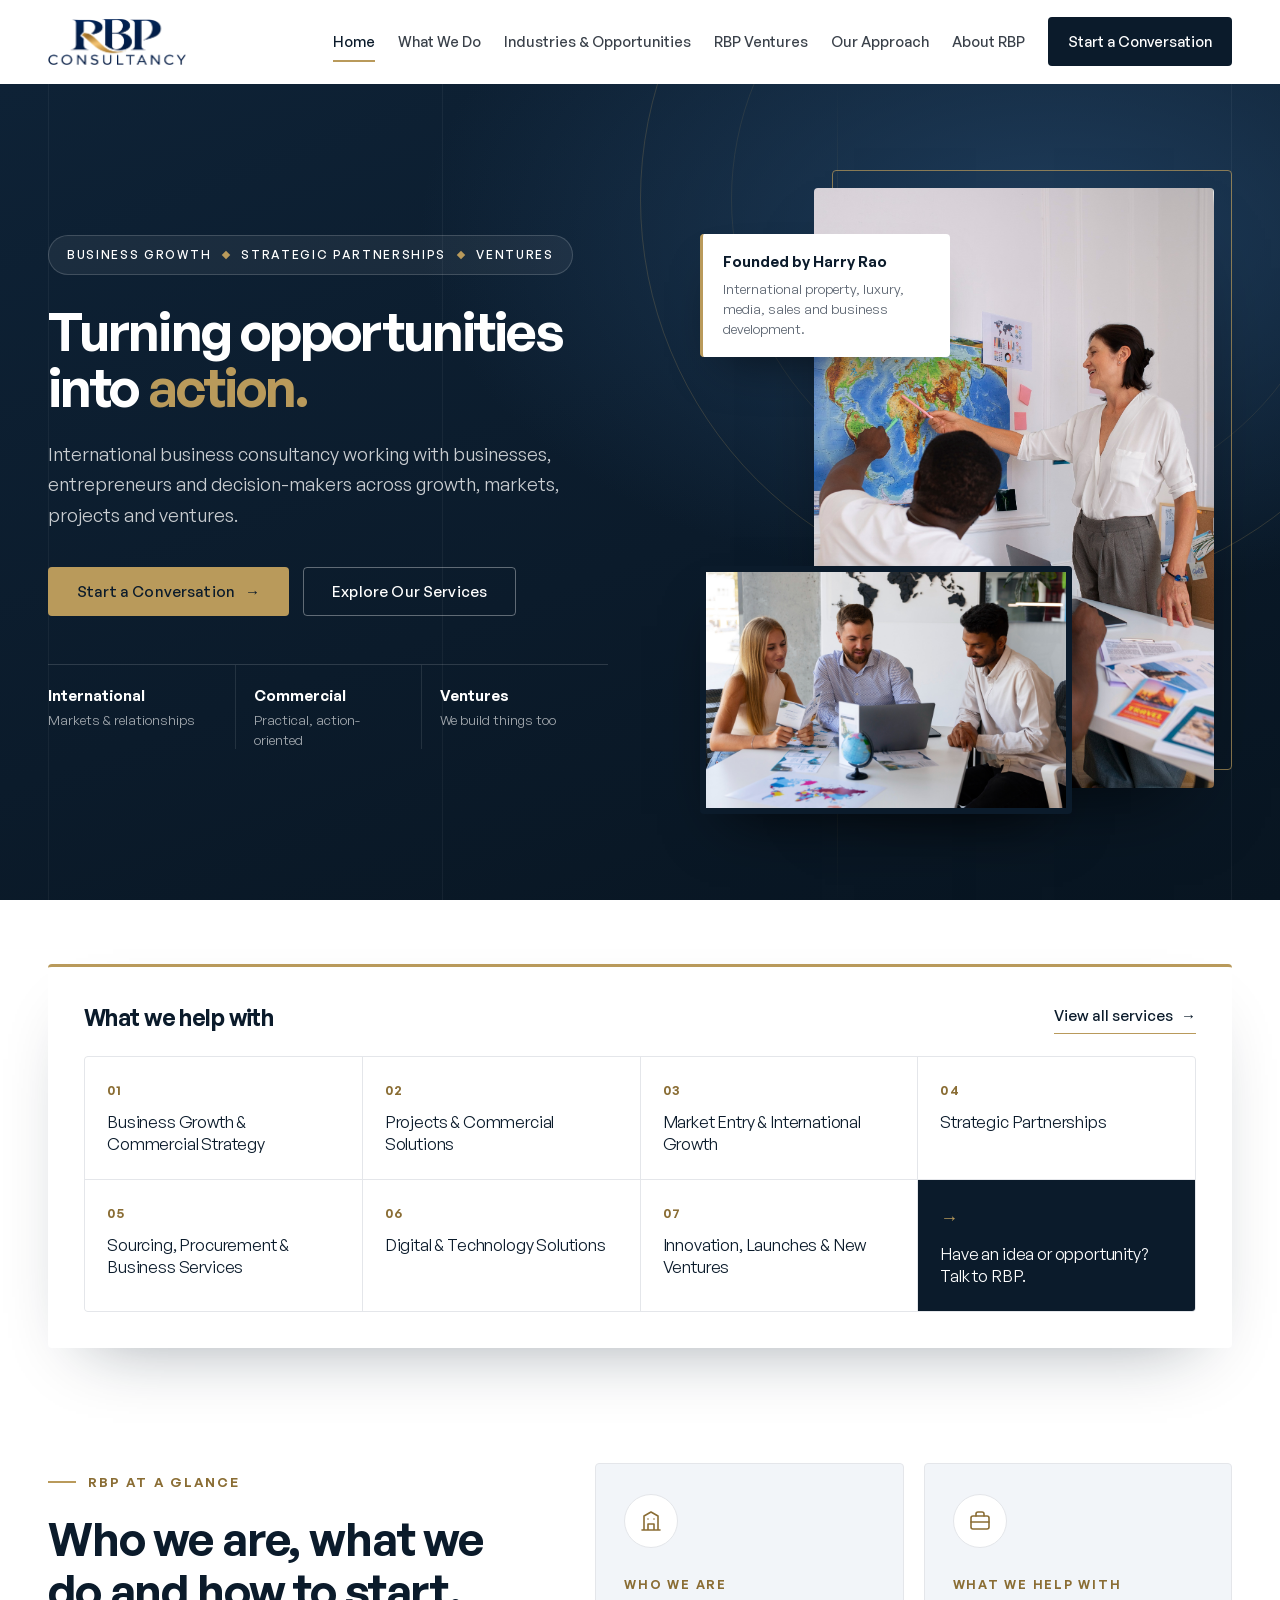
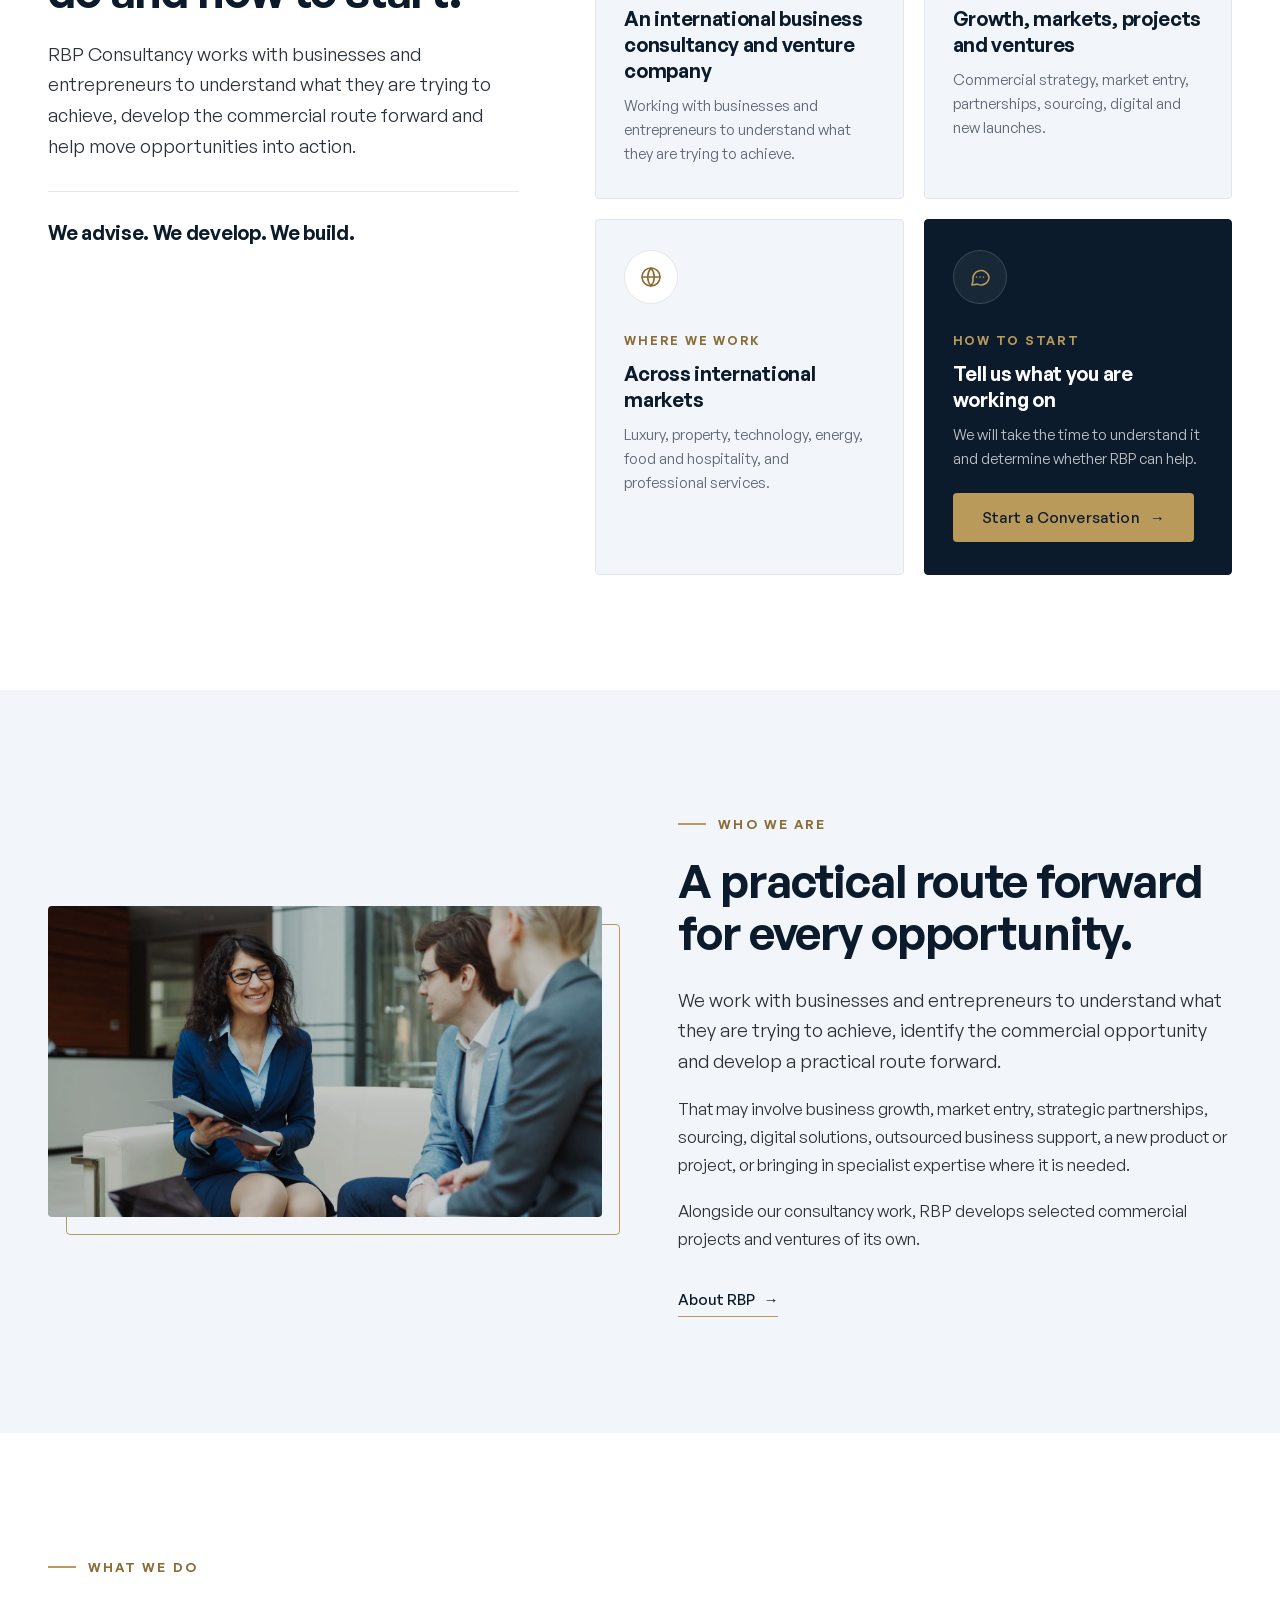
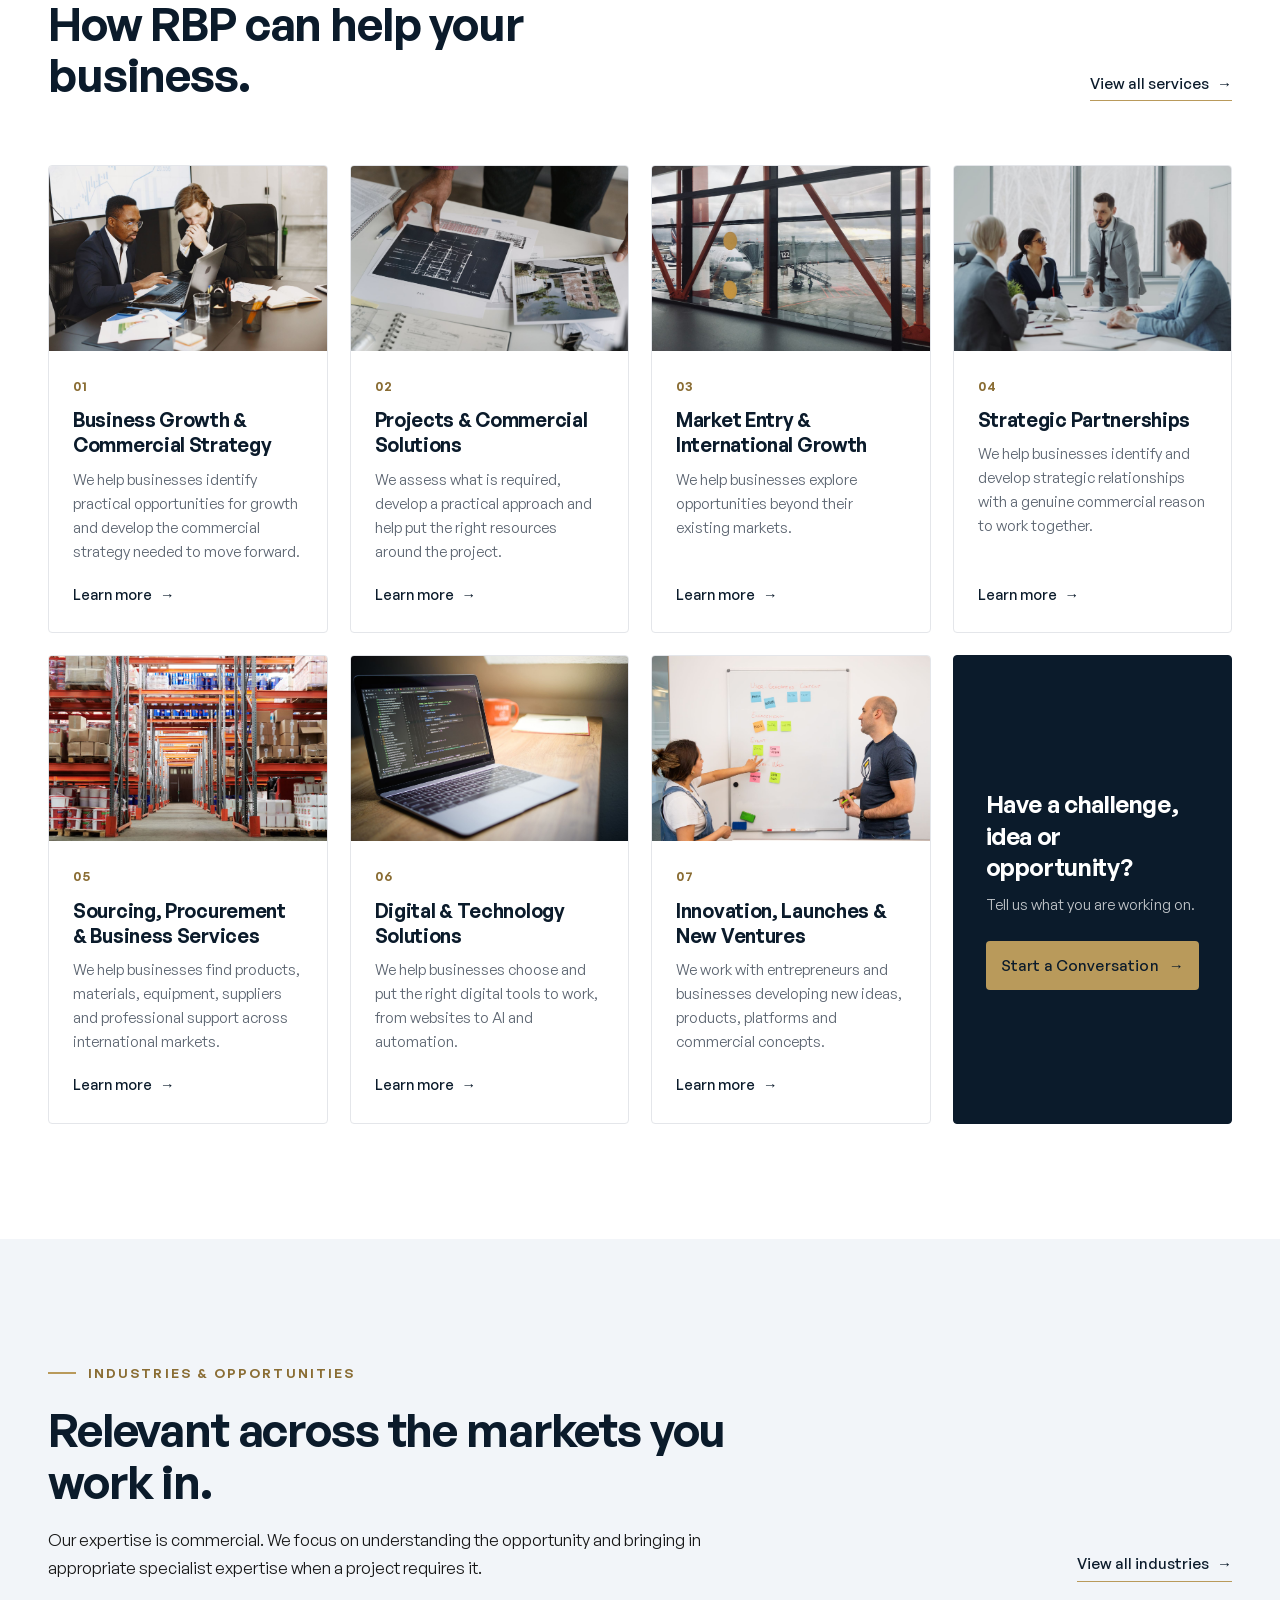
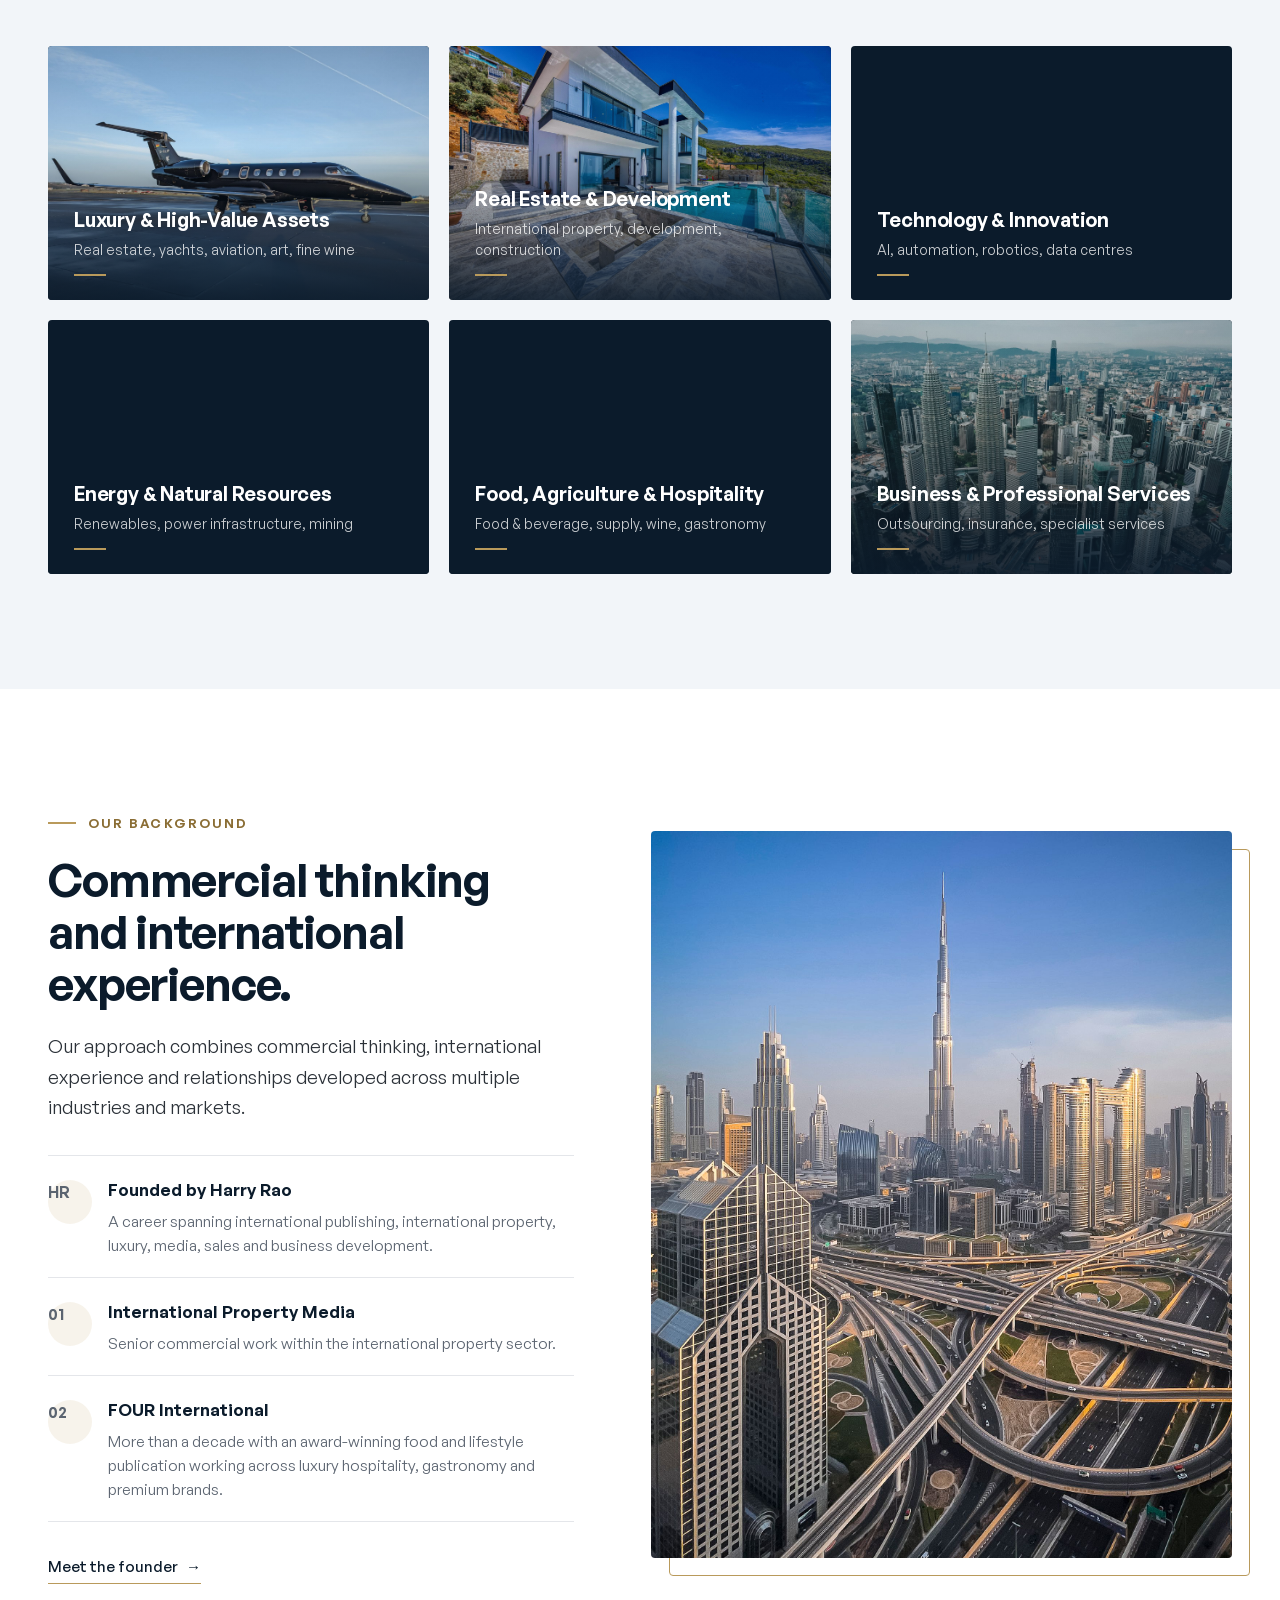
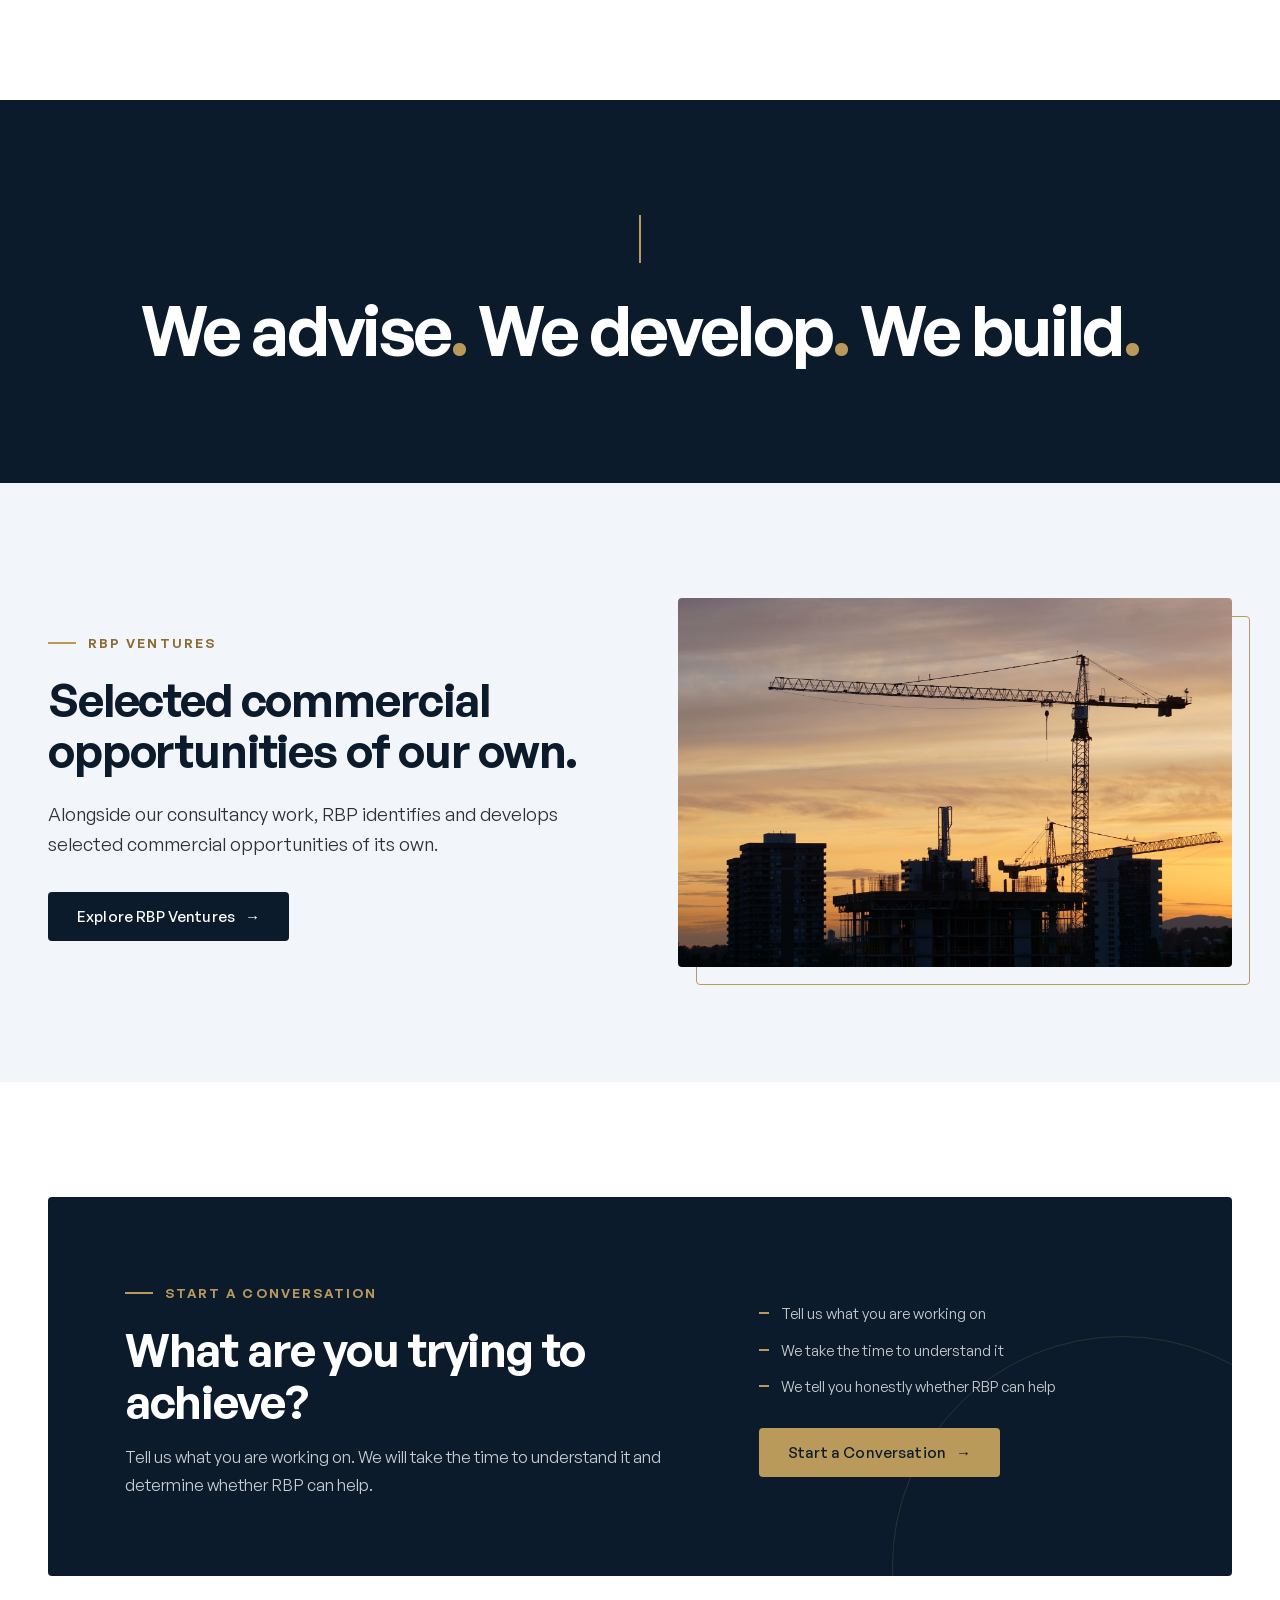
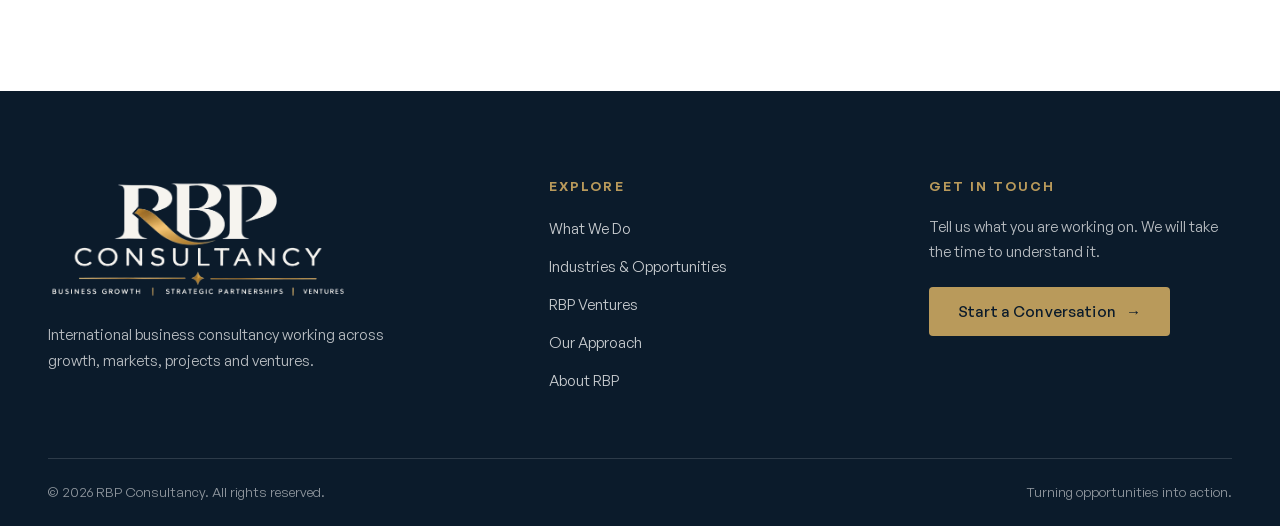
==== index.html @ 21ae72b8 "Add RBP Consultancy website Static seven-page site (Home, What We Do, Industries & Opportunities, RB" ====
<!DOCTYPE html>
<html lang="en">
<head>
  <meta charset="utf-8">
  <meta name="viewport" content="width=device-width, initial-scale=1">

  <!-- Basic SEO: page title and meta description -->
  <title>RBP Consultancy | Business Growth, Partnerships &amp; Ventures</title>
  <meta name="description" content="International business consultancy helping businesses and entrepreneurs with growth, markets, projects and ventures. Turning opportunities into action.">

  <link rel="icon" type="image/png" href="images/favicon.png">
  <link rel="preload" href="fonts/GeneralSans-600.woff2" as="font" type="font/woff2" crossorigin>
  <link rel="stylesheet" href="css/style.css">

  <!-- Reveal animations only apply when JavaScript is available -->
  <script>document.documentElement.classList.add("js");</script>
</head>
<body>
  <a class="skip-link" href="#main">Skip to main content</a>

  <!-- Site header and primary navigation -->
  <header class="site-header" id="siteHeader">
    <div class="container header__inner">
      <a class="brand" href="index.html" aria-label="RBP Consultancy - home">
        <img src="images/logo-color-header.png" alt="RBP Consultancy logo" width="1118" height="374">
      </a>
      <button class="nav-toggle" type="button" aria-expanded="false" aria-controls="primaryNav">
        <span class="sr-only">Open menu</span><span class="nav-toggle__bars" aria-hidden="true"></span>
      </button>
      <nav class="nav" id="primaryNav" aria-label="Primary">
        <ul>
          <li><a href="index.html" aria-current="page">Home</a></li>
          <li><a href="what-we-do.html">What We Do</a></li>
          <li><a href="industries.html">Industries &amp; Opportunities</a></li>
          <li><a href="ventures.html">RBP Ventures</a></li>
          <li><a href="our-approach.html">Our Approach</a></li>
          <li><a href="about.html">About RBP</a></li>
          <li><a href="contact.html" class="nav__cta">Start a Conversation</a></li>
        </ul>
      </nav>
    </div>
  </header>

  <main id="main">
    <!-- Hero banner: deep navy, brand message on the left, layered imagery on the right -->
    <section class="hero">
      <!-- Decorative background: vertical guide lines and a soft gold arc -->
      <div class="hero__lines" aria-hidden="true"><span></span><span></span><span></span><span></span></div>
      <div class="hero__arc" aria-hidden="true"></div>

      <div class="container hero__grid">
        <div class="hero__content">
          <span class="hero__tagline reveal">Business Growth <i aria-hidden="true"></i> Strategic Partnerships <i aria-hidden="true"></i> Ventures</span>
          <h1 class="reveal"><span class="line">Turning opportunities</span> <span class="line">into <span class="accent">action.</span></span></h1>
          <p class="lead hero__text reveal" data-delay="1">International business consultancy working with businesses, entrepreneurs and decision-makers across growth, markets, projects and ventures.</p>
          <div class="hero__actions reveal" data-delay="2">
            <a class="btn btn--gold" href="contact.html">Start a Conversation <span class="btn__arrow" aria-hidden="true">&rarr;</span></a>
            <a class="btn btn--ghost-light" href="what-we-do.html">Explore Our Services</a>
          </div>
          <ul class="hero__facts reveal" data-delay="2">
            <li><strong>International</strong><span>Markets &amp; relationships</span></li>
            <li><strong>Commercial</strong><span>Practical, action-oriented</span></li>
            <li><strong>Ventures</strong><span>We build things too</span></li>
          </ul>
        </div>

        <div class="hero__visual reveal" data-delay="1">
          <div class="hero__img-main">
            <img src="images/2150801477.jpg" alt="Consultants planning international market opportunities on a world map" width="1333" height="2000" fetchpriority="high" decoding="async">
          </div>
          <div class="hero__img-inset">
            <img src="images/2150769935.jpg" alt="Business team reviewing international growth plans around a globe and laptop" width="2000" height="1334" fetchpriority="high" decoding="async">
          </div>
          <div class="hero__badge">
            <strong>Founded by Harry Rao</strong>
            <span>International property, luxury, media, sales and business development.</span>
          </div>
        </div>
      </div>
    </section>

    <!-- Services panel overlapping the banner: shows what RBP does at a glance -->
    <section class="hero-services" aria-labelledby="heroServicesTitle">
      <div class="container">
        <div class="hero-services__card reveal">
          <div class="hero-services__head">
            <h2 id="heroServicesTitle">What we help with</h2>
            <a class="link-arrow" href="what-we-do.html">View all services <span aria-hidden="true">&rarr;</span></a>
          </div>
          <ul class="hero-services__grid">
            <li><a class="hero-services__item" href="what-we-do.html#growth"><span class="hero-services__num">01</span><span class="hero-services__name">Business Growth &amp; Commercial Strategy</span></a></li>
            <li><a class="hero-services__item" href="what-we-do.html#projects"><span class="hero-services__num">02</span><span class="hero-services__name">Projects &amp; Commercial Solutions</span></a></li>
            <li><a class="hero-services__item" href="what-we-do.html#market-entry"><span class="hero-services__num">03</span><span class="hero-services__name">Market Entry &amp; International Growth</span></a></li>
            <li><a class="hero-services__item" href="what-we-do.html#partnerships"><span class="hero-services__num">04</span><span class="hero-services__name">Strategic Partnerships</span></a></li>
            <li><a class="hero-services__item" href="what-we-do.html#sourcing"><span class="hero-services__num">05</span><span class="hero-services__name">Sourcing, Procurement &amp; Business Services</span></a></li>
            <li><a class="hero-services__item" href="what-we-do.html#digital"><span class="hero-services__num">06</span><span class="hero-services__name">Digital &amp; Technology Solutions</span></a></li>
            <li><a class="hero-services__item" href="what-we-do.html#innovation"><span class="hero-services__num">07</span><span class="hero-services__name">Innovation, Launches &amp; New Ventures</span></a></li>
            <li><a class="hero-services__item hero-services__item--cta" href="contact.html"><span class="hero-services__num">&rarr;</span><span class="hero-services__name">Have an idea or opportunity? Talk to RBP.</span></a></li>
          </ul>
        </div>
      </div>
    </section>

    <!-- RBP at a glance: the 30-second answers (who, what, where, how) -->
    <section class="section glance">
      <div class="container glance__grid">
        <div class="glance__intro reveal">
          <span class="eyebrow">RBP at a glance</span>
          <h2>Who we are, what we do and how to start.</h2>
          <p class="lead">RBP Consultancy works with businesses and entrepreneurs to understand what they are trying to achieve, develop the commercial route forward and help move opportunities into action.</p>
          <p class="glance__statement">We advise. We develop. We build.</p>
        </div>
        <div class="glance__cards">
          <article class="glance-card reveal"><span class="glance-card__icon"><svg viewBox="0 0 24 24" aria-hidden="true"><path d="M3 21h18M5 21V7l7-4 7 4v14M9 21v-6h6v6M9 10h.01M15 10h.01"/></svg></span><span class="glance-card__q">Who we are</span><h3>An international business consultancy and venture company</h3><p>Working with businesses and entrepreneurs to understand what they are trying to achieve.</p></article>
          <article class="glance-card reveal" data-delay="1"><span class="glance-card__icon"><svg viewBox="0 0 24 24" aria-hidden="true"><rect x="3" y="7" width="18" height="13" rx="2"/><path d="M8 7V5a2 2 0 0 1 2-2h4a2 2 0 0 1 2 2v2M3 13h18"/></svg></span><span class="glance-card__q">What we help with</span><h3>Growth, markets, projects and ventures</h3><p>Commercial strategy, market entry, partnerships, sourcing, digital and new launches.</p></article>
          <article class="glance-card reveal"><span class="glance-card__icon"><svg viewBox="0 0 24 24" aria-hidden="true"><circle cx="12" cy="12" r="9"/><path d="M3 12h18M12 3a14 14 0 0 1 0 18M12 3a14 14 0 0 0 0 18"/></svg></span><span class="glance-card__q">Where we work</span><h3>Across international markets</h3><p>Luxury, property, technology, energy, food and hospitality, and professional services.</p></article>
          <article class="glance-card glance-card--navy reveal" data-delay="1"><span class="glance-card__icon"><svg viewBox="0 0 24 24" aria-hidden="true"><path d="M21 12a8 8 0 0 1-11.6 7.1L4 20l1-4.6A8 8 0 1 1 21 12z"/><path d="M8.5 12h.01M12 12h.01M15.5 12h.01"/></svg></span><span class="glance-card__q">How to start</span><h3>Tell us what you are working on</h3><p>We will take the time to understand it and determine whether RBP can help.</p><a class="btn btn--gold" href="contact.html">Start a Conversation <span class="btn__arrow" aria-hidden="true">&rarr;</span></a></article>
        </div>
      </div>
    </section>

    <!-- Introduction -->
    <section class="section section--soft">
      <div class="container split">
        <div class="media media--frame reveal">
          <img src="images/about-meeting-lounge.jpg" alt="Business owners in conversation in a modern office lounge" width="1600" height="900" loading="lazy" decoding="async">
        </div>
        <div class="reveal" data-delay="1">
          <span class="eyebrow">Who we are</span>
          <h2>A practical route forward for every opportunity.</h2>
          <div class="prose" style="margin-top:26px">
            <p class="lead">We work with businesses and entrepreneurs to understand what they are trying to achieve, identify the commercial opportunity and develop a practical route forward.</p>
            <p>That may involve business growth, market entry, strategic partnerships, sourcing, digital solutions, outsourced business support, a new product or project, or bringing in specialist expertise where it is needed.</p>
            <p>Alongside our consultancy work, RBP develops selected commercial projects and ventures of its own.</p>
          </div>
          <p style="margin-top:32px"><a class="link-arrow" href="about.html">About RBP <span aria-hidden="true">&rarr;</span></a></p>
        </div>
      </div>
    </section>

    <!-- What we do -->
    <section class="section">
      <div class="container">
        <div class="section__head section__head--row reveal">
          <div>
            <span class="eyebrow">What We Do</span>
            <h2>How RBP can help your business.</h2>
          </div>
          <a class="link-arrow" href="what-we-do.html">View all services <span aria-hidden="true">&rarr;</span></a>
        </div>
        <div class="cards">
          <a class="card reveal" href="what-we-do.html#growth">
            <div class="card__img"><img src="images/service-growth-strategy.jpg" alt="Two executives reviewing commercial strategy documents and charts at a meeting table" width="1600" height="1067" loading="lazy" decoding="async"></div>
            <div class="card__body">
              <span class="card__num">01</span>
              <h3>Business Growth &amp; Commercial Strategy</h3>
              <p>We help businesses identify practical opportunities for growth and develop the commercial strategy needed to move forward.</p>
              <span class="card__more">Learn more <span aria-hidden="true">&rarr;</span></span>
            </div>
          </a>
          <a class="card reveal" href="what-we-do.html#projects">
            <div class="card__img"><img src="images/service-projects-blueprints.jpg" alt="Professionals reviewing architectural project plans and site photographs" width="1600" height="1067" loading="lazy" decoding="async"></div>
            <div class="card__body">
              <span class="card__num">02</span>
              <h3>Projects &amp; Commercial Solutions</h3>
              <p>We assess what is required, develop a practical approach and help put the right resources around the project.</p>
              <span class="card__more">Learn more <span aria-hidden="true">&rarr;</span></span>
            </div>
          </a>
          <a class="card reveal" href="what-we-do.html#market-entry">
            <div class="card__img"><img src="images/service-market-entry-airport.jpg" alt="Aircraft at an international airport gate seen through terminal windows" width="1600" height="1158" loading="lazy" decoding="async"></div>
            <div class="card__body">
              <span class="card__num">03</span>
              <h3>Market Entry &amp; International Growth</h3>
              <p>We help businesses explore opportunities beyond their existing markets.</p>
              <span class="card__more">Learn more <span aria-hidden="true">&rarr;</span></span>
            </div>
          </a>
          <a class="card reveal" href="what-we-do.html#partnerships">
            <div class="card__img"><img src="images/service-partnerships-meeting.jpg" alt="Senior business professionals in discussion around a boardroom table" width="1600" height="900" loading="lazy" decoding="async"></div>
            <div class="card__body">
              <span class="card__num">04</span>
              <h3>Strategic Partnerships</h3>
              <p>We help businesses identify and develop strategic relationships with a genuine commercial reason to work together.</p>
              <span class="card__more">Learn more <span aria-hidden="true">&rarr;</span></span>
            </div>
          </a>
          <a class="card reveal" href="what-we-do.html#sourcing">
            <div class="card__img"><img src="images/service-sourcing-warehouse.jpg" alt="Long warehouse aisle with high shelves of stocked goods" width="1600" height="1067" loading="lazy" decoding="async"></div>
            <div class="card__body">
              <span class="card__num">05</span>
              <h3>Sourcing, Procurement &amp; Business Services</h3>
              <p>We help businesses find products, materials, equipment, suppliers and professional support across international markets.</p>
              <span class="card__more">Learn more <span aria-hidden="true">&rarr;</span></span>
            </div>
          </a>
          <a class="card reveal" href="what-we-do.html#digital">
            <div class="card__img"><img src="images/service-digital-laptop.jpg" alt="Laptop on a desk showing website code in a modern workspace" width="1600" height="1065" loading="lazy" decoding="async"></div>
            <div class="card__body">
              <span class="card__num">06</span>
              <h3>Digital &amp; Technology Solutions</h3>
              <p>We help businesses choose and put the right digital tools to work, from websites to AI and automation.</p>
              <span class="card__more">Learn more <span aria-hidden="true">&rarr;</span></span>
            </div>
          </a>
          <a class="card reveal" href="what-we-do.html#innovation">
            <div class="card__img"><img src="images/service-innovation-whiteboard.jpg" alt="Two colleagues planning a new product launch on a whiteboard" width="1600" height="1067" loading="lazy" decoding="async"></div>
            <div class="card__body">
              <span class="card__num">07</span>
              <h3>Innovation, Launches &amp; New Ventures</h3>
              <p>We work with entrepreneurs and businesses developing new ideas, products, platforms and commercial concepts.</p>
              <span class="card__more">Learn more <span aria-hidden="true">&rarr;</span></span>
            </div>
          </a>
          <div class="card card--cta reveal">
            <h3>Have a challenge, idea or opportunity?</h3>
            <p>Tell us what you are working on.</p>
            <a class="btn btn--gold" href="contact.html">Start a Conversation <span class="btn__arrow" aria-hidden="true">&rarr;</span></a>
          </div>
        </div>
      </div>
    </section>

    <!-- Why RBP is relevant: industries -->
    <section class="section section--soft">
      <div class="container">
        <div class="section__head section__head--row reveal">
          <div>
            <span class="eyebrow">Industries &amp; Opportunities</span>
            <h2>Relevant across the markets you work in.</h2>
            <p>Our expertise is commercial. We focus on understanding the opportunity and bringing in appropriate specialist expertise when a project requires it.</p>
          </div>
          <a class="link-arrow" href="industries.html">View all industries <span aria-hidden="true">&rarr;</span></a>
        </div>
        <div class="tiles">
          <a class="tile reveal" href="industries.html">
            <img src="images/private-jet.jpg" alt="Private jet on an airport apron" width="1800" height="1147" loading="lazy" decoding="async">
            <span class="tile__body"><span class="tile__title">Luxury &amp; High-Value Assets</span><span class="tile__meta">Real estate, yachts, aviation, art, fine wine</span><span class="tile__line"></span></span>
          </a>
          <a class="tile reveal" href="industries.html">
            <img src="images/villa-infinity-pool.jpg" alt="Modern luxury villa with an infinity pool overlooking the coast" width="1800" height="1201" loading="lazy" decoding="async">
            <span class="tile__body"><span class="tile__title">Real Estate &amp; Development</span><span class="tile__meta">International property, development, construction</span><span class="tile__line"></span></span>
          </a>
          <a class="tile reveal" href="industries.html">
            <img src="images/network-rack.jpg" alt="Illuminated data centre server racks" width="1800" height="1202" loading="lazy" decoding="async">
            <span class="tile__body"><span class="tile__title">Technology &amp; Innovation</span><span class="tile__meta">AI, automation, robotics, data centres</span><span class="tile__line"></span></span>
          </a>
          <a class="tile reveal" href="industries.html">
            <img src="images/wind-solar-energy.jpg" alt="Wind turbines above a large solar farm" width="1800" height="1199" loading="lazy" decoding="async">
            <span class="tile__body"><span class="tile__title">Energy &amp; Natural Resources</span><span class="tile__meta">Renewables, power infrastructure, mining</span><span class="tile__line"></span></span>
          </a>
          <a class="tile reveal" href="industries.html">
            <img src="images/wine-cellar.jpg" alt="Rows of oak wine barrels in a winery cellar" width="1800" height="1200" loading="lazy" decoding="async">
            <span class="tile__body"><span class="tile__title">Food, Agriculture &amp; Hospitality</span><span class="tile__meta">Food &amp; beverage, supply, wine, gastronomy</span><span class="tile__line"></span></span>
          </a>
          <a class="tile reveal" href="industries.html">
            <img src="images/city-towers-aerial.jpg" alt="Aerial view of a modern financial district" width="1800" height="1200" loading="lazy" decoding="async">
            <span class="tile__body"><span class="tile__title">Business &amp; Professional Services</span><span class="tile__meta">Outsourcing, insurance, specialist services</span><span class="tile__line"></span></span>
          </a>
        </div>
      </div>
    </section>

    <!-- Credibility -->
    <section class="section">
      <div class="container cred">
        <div class="reveal">
          <span class="eyebrow">Our background</span>
          <h2>Commercial thinking and international experience.</h2>
          <p class="lead" style="margin-top:22px">Our approach combines commercial thinking, international experience and relationships developed across multiple industries and markets.</p>
          <ul class="cred__list">
            <li><span class="cred__icon" aria-hidden="true">HR</span><div><strong>Founded by Harry Rao</strong><span>A career spanning international publishing, international property, luxury, media, sales and business development.</span></div></li>
            <li><span class="cred__icon" aria-hidden="true">01</span><div><strong>International Property Media</strong><span>Senior commercial work within the international property sector.</span></div></li>
            <li><span class="cred__icon" aria-hidden="true">02</span><div><strong>FOUR International</strong><span>More than a decade with an award-winning food and lifestyle publication working across luxury hospitality, gastronomy and premium brands.</span></div></li>
          </ul>
          <p style="margin-top:30px"><a class="link-arrow" href="about.html">Meet the founder <span aria-hidden="true">&rarr;</span></a></p>
        </div>
        <div class="media media--tall media--frame reveal" data-delay="1">
          <img src="images/dubai-aerial.jpg" alt="Aerial view of a major international business city skyline" width="1600" height="2000" style="object-position:50% 30%" loading="lazy" decoding="async">
        </div>
      </div>
    </section>

    <!-- Statement -->
    <section class="section section--navy statement">
      <div class="container reveal">
        <div class="statement__rule" aria-hidden="true"></div>
        <p class="statement__line">We advise<span>.</span> We develop<span>.</span> We build<span>.</span></p>
      </div>
    </section>

    <!-- RBP Ventures -->
    <section class="section section--soft">
      <div class="container split">
        <div class="reveal">
          <span class="eyebrow">RBP Ventures</span>
          <h2>Selected commercial opportunities of our own.</h2>
          <p class="lead" style="margin-top:22px">Alongside our consultancy work, RBP identifies and develops selected commercial opportunities of its own.</p>
          <p style="margin-top:32px"><a class="btn btn--primary" href="ventures.html">Explore RBP Ventures <span class="btn__arrow" aria-hidden="true">&rarr;</span></a></p>
        </div>
        <div class="media media--frame reveal" data-delay="1">
          <img src="images/crane-sunset.jpg" alt="Tower cranes over a new development at sunset" width="1800" height="1200" loading="lazy" decoding="async">
        </div>
      </div>
    </section>

    <!-- Call to action -->
    <section class="section">
      <div class="container">
        <div class="cta-band reveal">
          <div>
            <span class="eyebrow">Start a Conversation</span>
            <h2>What are you trying to achieve?</h2>
            <p>Tell us what you are working on. We will take the time to understand it and determine whether RBP can help.</p>
          </div>
          <div class="cta-band__actions">
            <ul class="cta-band__steps">
              <li>Tell us what you are working on</li>
              <li>We take the time to understand it</li>
              <li>We tell you honestly whether RBP can help</li>
            </ul>
            <a class="btn btn--gold" href="contact.html">Start a Conversation <span class="btn__arrow" aria-hidden="true">&rarr;</span></a>
          </div>
        </div>
      </div>
    </section>

  </main>

  <!-- Site footer -->
  <footer class="site-footer">
    <div class="container">
      <div class="footer__grid">
        <div>
          <a class="footer__logo" href="index.html" aria-label="RBP Consultancy - home">
            <img src="images/logo-light.png" alt="RBP Consultancy - Business Growth, Strategic Partnerships, Ventures" width="1352" height="545" loading="lazy">
          </a>
          <p class="footer__about">International business consultancy working across growth, markets, projects and ventures.</p>
        </div>
        <div>
          <h2 class="footer__title">Explore</h2>
          <ul class="footer__links">
            <li><a href="what-we-do.html">What We Do</a></li>
            <li><a href="industries.html">Industries &amp; Opportunities</a></li>
            <li><a href="ventures.html">RBP Ventures</a></li>
            <li><a href="our-approach.html">Our Approach</a></li>
            <li><a href="about.html">About RBP</a></li>
          </ul>
        </div>
        <div>
          <h2 class="footer__title">Get in touch</h2>
          <p class="footer__about" style="margin-top:0">Tell us what you are working on. We will take the time to understand it.</p>
          <a class="btn btn--gold" href="contact.html" style="margin-top:22px">Start a Conversation <span class="btn__arrow" aria-hidden="true">&rarr;</span></a>
        </div>
      </div>
      <div class="footer__bar">
        <span>&copy; <span id="year">2026</span> RBP Consultancy. All rights reserved.</span>
        <span>Turning opportunities into action.</span>
      </div>
    </div>
  </footer>

  <script src="js/main.js"></script>
</body>
</html>
---- css/style.css ----
/* ==========================================================================
   RBP Consultancy — main stylesheet (light theme)
   Brand colours:
     Deep navy  #0B1B2B  -> headings, primary buttons, footer
     Muted gold #B99A5B  -> used sparingly: lines, accents, highlights
     Charcoal   #171717  -> body copy
     White      #FFFFFF  -> main background
   Font: General Sans (self-hosted in /fonts)
   ========================================================================== */

/* ---------- Font ---------- */
@font-face { font-family: "General Sans"; src: url("../fonts/GeneralSans-400.woff2") format("woff2"); font-weight: 400; font-style: normal; font-display: swap; }
@font-face { font-family: "General Sans"; src: url("../fonts/GeneralSans-500.woff2") format("woff2"); font-weight: 500; font-style: normal; font-display: swap; }
@font-face { font-family: "General Sans"; src: url("../fonts/GeneralSans-600.woff2") format("woff2"); font-weight: 600; font-style: normal; font-display: swap; }
@font-face { font-family: "General Sans"; src: url("../fonts/GeneralSans-700.woff2") format("woff2"); font-weight: 700; font-style: normal; font-display: swap; }

/* ---------- Design tokens ---------- */
:root {
  --navy: #0B1B2B;
  --navy-2: #13283D;
  --gold: #B99A5B;
  --gold-text: #8A6D34;        /* darker gold for small text on white (readable contrast) */
  --gold-soft: rgba(185, 154, 91, 0.12);
  --charcoal: #171717;
  --white: #FFFFFF;
  --soft: #F2F5F9;             /* light cool tint (from the navy) for alternating sections */
  --muted: #5B6470;
  --line: #E4E6EA;
  --line-dark: rgba(255, 255, 255, 0.14);

  --font: "General Sans", "Helvetica Neue", Arial, sans-serif;
  --container: 1240px;
  --gutter: clamp(20px, 5vw, 48px);
  --header-h: 84px;
  --radius: 4px;
  --shadow: 0 24px 60px -30px rgba(11, 27, 43, 0.28);
  --ease: cubic-bezier(0.22, 0.61, 0.36, 1);
}

/* ---------- Reset / base ---------- */
*, *::before, *::after { box-sizing: border-box; }
html { scroll-behavior: smooth; -webkit-text-size-adjust: 100%; }
body {
  margin: 0; font-family: var(--font); font-size: 16.5px; line-height: 1.7; font-weight: 400;
  color: var(--charcoal); background: var(--white);
  -webkit-font-smoothing: antialiased; text-rendering: optimizeLegibility;
}
img { display: block; max-width: 100%; height: auto; }
a { color: inherit; text-decoration: none; }
ul, ol { margin: 0; padding: 0; list-style: none; }
h1, h2, h3, h4, p { margin: 0; }
:focus-visible { outline: 2px solid var(--gold); outline-offset: 3px; }

.sr-only { position: absolute; width: 1px; height: 1px; padding: 0; margin: -1px; overflow: hidden; clip: rect(0, 0, 0, 0); white-space: nowrap; border: 0; }
.skip-link { position: absolute; left: 16px; top: -60px; z-index: 300; background: var(--navy); color: #fff; padding: 10px 18px; font-size: 14px; font-weight: 500; transition: top 0.2s var(--ease); }
.skip-link:focus { top: 16px; }

.container { width: 100%; max-width: calc(var(--container) + var(--gutter) * 2); margin-inline: auto; padding-inline: var(--gutter); }

/* ---------- Typography ---------- */
h1, h2, h3, h4 { font-weight: 600; color: var(--navy); letter-spacing: -0.025em; }
h1 { font-size: clamp(40px, 5.6vw, 76px); line-height: 1.04; letter-spacing: -0.035em; }
h2 { font-size: clamp(30px, 3.6vw, 48px); line-height: 1.12; }
h3 { font-size: clamp(20px, 1.7vw, 24px); line-height: 1.3; letter-spacing: -0.015em; }
.accent { color: var(--gold); }
.lead { font-size: clamp(17px, 1.45vw, 19.5px); line-height: 1.65; color: #2B3138; }
.muted { color: var(--muted); }

.eyebrow {
  display: inline-flex; align-items: center; gap: 12px; margin-bottom: 20px;
  font-size: 13px; font-weight: 600; letter-spacing: 0.16em; text-transform: uppercase; color: var(--gold-text);
}
.eyebrow::before { content: ""; width: 28px; height: 2px; background: var(--gold); }

.prose p + p { margin-top: 1.1em; }
.prose p { color: #2B3138; }

/* ---------- Sections ---------- */
.section { padding-block: clamp(72px, 9vw, 128px); }
.section--soft { background: var(--soft); }
.section--navy { background: var(--navy); color: #fff; }
.section--navy h2, .section--navy h3 { color: #fff; }
.section--navy p { color: rgba(255, 255, 255, 0.78); }
.section--navy .eyebrow { color: var(--gold); }
.section__head { max-width: 720px; margin-bottom: clamp(40px, 5vw, 64px); }
.section__head p { margin-top: 18px; }
.section__head--row { max-width: none; display: flex; justify-content: space-between; align-items: flex-end; gap: 32px; flex-wrap: wrap; }
.section__head--row > div { max-width: 680px; }

/* ---------- Buttons ---------- */
.btn {
  display: inline-flex; align-items: center; justify-content: center; gap: 10px;
  padding: 16px 28px; border: 1.5px solid transparent; border-radius: var(--radius);
  font-family: var(--font); font-size: 15px; font-weight: 500; letter-spacing: 0.01em; line-height: 1; white-space: nowrap;
  cursor: pointer; transition: background 0.25s var(--ease), color 0.25s var(--ease), border-color 0.25s var(--ease);
}
.btn--primary { background: var(--navy); color: #fff; }
.btn--primary:hover { background: var(--navy-2); }
.btn--gold { background: var(--gold); color: var(--navy); }
.btn--gold:hover { background: #C6A96E; }
.btn--ghost { background: transparent; color: var(--navy); border-color: rgba(11, 27, 43, 0.25); }
.btn--ghost:hover { border-color: var(--navy); }
.btn__arrow { transition: transform 0.25s var(--ease); }
.btn:hover .btn__arrow { transform: translateX(4px); }

.link-arrow { display: inline-flex; align-items: center; gap: 8px; font-size: 15px; font-weight: 500; color: var(--navy); border-bottom: 1.5px solid var(--gold); padding-bottom: 4px; }
.link-arrow:hover { color: var(--gold-text); }
.section--navy .link-arrow { color: #fff; }

/* ---------- Header ---------- */
.site-header {
  position: sticky; top: 0; z-index: 200; height: var(--header-h); background: rgba(255, 255, 255, 0.96);
  -webkit-backdrop-filter: blur(10px); backdrop-filter: blur(10px);
  border-bottom: 1px solid transparent; transition: border-color 0.3s var(--ease), box-shadow 0.3s var(--ease);
}
.site-header.is-scrolled { border-bottom-color: var(--line); box-shadow: 0 8px 24px -18px rgba(11, 27, 43, 0.25); }
.header__inner { height: 100%; display: flex; align-items: center; justify-content: space-between; gap: 28px; }
.brand { flex: none; position: relative; z-index: 260; }
.brand img { height: 46px; width: auto; }

.nav ul { display: flex; align-items: center; gap: clamp(14px, 1.8vw, 28px); }
.nav a { position: relative; display: block; padding: 8px 0; font-size: 14.5px; font-weight: 500; color: #3A414A; white-space: nowrap; transition: color 0.2s; }
.nav a::after { content: ""; position: absolute; left: 0; right: 0; bottom: 0; height: 2px; background: var(--gold); transform: scaleX(0); transform-origin: left; transition: transform 0.3s var(--ease); }
.nav a:hover, .nav a[aria-current="page"] { color: var(--navy); }
.nav a:hover::after, .nav a[aria-current="page"]::after { transform: scaleX(1); }
.nav .nav__cta { padding: 12px 20px; background: var(--navy); color: #fff; border-radius: var(--radius); }
.nav .nav__cta::after { display: none; }
.nav .nav__cta:hover, .nav .nav__cta[aria-current="page"] { background: var(--gold); color: var(--navy); }

.nav-toggle { display: none; position: relative; z-index: 260; width: 46px; height: 46px; background: none; border: 1px solid var(--line); border-radius: var(--radius); cursor: pointer; padding: 0; }
.nav-toggle__bars, .nav-toggle__bars::before, .nav-toggle__bars::after { content: ""; position: absolute; left: 12px; right: 12px; height: 2px; background: var(--navy); transition: transform 0.3s var(--ease), background 0.2s; }
.nav-toggle__bars { top: 22px; }
.nav-toggle__bars::before { left: 0; right: 0; top: -7px; }
.nav-toggle__bars::after { left: 0; right: 0; top: 7px; }
.nav-toggle[aria-expanded="true"] .nav-toggle__bars { background: transparent; }
.nav-toggle[aria-expanded="true"] .nav-toggle__bars::before { transform: translateY(7px) rotate(45deg); }
.nav-toggle[aria-expanded="true"] .nav-toggle__bars::after { transform: translateY(-7px) rotate(-45deg); }

@media (max-width: 1140px) {
  .nav-toggle { display: block; }
  .nav {
    position: fixed; inset: 0; z-index: 250; background: #fff; display: flex; align-items: flex-start;
    padding: calc(var(--header-h) + 24px) var(--gutter) 40px;
    opacity: 0; visibility: hidden; transform: translateY(-10px);
    transition: opacity 0.3s var(--ease), transform 0.3s var(--ease), visibility 0.3s;
  }
  .nav.is-open { opacity: 1; visibility: visible; transform: none; }
  .nav ul { flex-direction: column; align-items: stretch; gap: 0; width: 100%; }
  .nav li { border-bottom: 1px solid var(--line); }
  .nav a { font-size: 24px; font-weight: 500; letter-spacing: -0.02em; padding: 16px 0; color: var(--navy); }
  .nav a::after { display: none; }
  .nav a[aria-current="page"] { color: var(--gold-text); }
  .nav li:last-child { border: 0; margin-top: 24px; }
  .nav .nav__cta { text-align: center; font-size: 17px; padding: 18px; color: #fff; }
  .nav .nav__cta[aria-current="page"] { color: var(--navy); }
  body.nav-open { overflow: hidden; }
}

/* ---------- Home hero banner: deep navy with layered imagery ---------- */
.hero {
  position: relative; overflow: hidden; isolation: isolate; color: #fff;
  --hero-img-h: clamp(400px, calc(100svh - var(--header-h) - 150px), 600px); /* height of the tall photo */
  min-height: calc(100svh - var(--header-h)); display: flex; align-items: center;
  padding: clamp(40px, 5vh, 64px) 0;
  background:
    radial-gradient(900px 520px at 82% 18%, rgba(34, 66, 99, 0.85) 0%, rgba(34, 66, 99, 0) 70%),
    linear-gradient(160deg, #0E2236 0%, var(--navy) 55%, #081521 100%);
}
/* Vertical guide lines aligned to the content width */
.hero__lines {
  position: absolute; z-index: -1; top: 0; bottom: 0; left: 50%; transform: translateX(-50%);
  width: min(100% - var(--gutter) * 2, var(--container)); display: flex; justify-content: space-between; pointer-events: none;
}
.hero__lines span { width: 1px; height: 100%; background: rgba(255, 255, 255, 0.05); }
.hero__lines span:nth-child(3) { background: linear-gradient(180deg, rgba(185, 154, 91, 0) 0%, rgba(185, 154, 91, 0.35) 50%, rgba(185, 154, 91, 0) 100%); }
/* Soft gold arc echoing the swoosh in the logo */
.hero__arc {
  position: absolute; z-index: -1; right: -12vw; top: -22vw; width: 62vw; height: 62vw; border-radius: 50%;
  border: 1px solid rgba(185, 154, 91, 0.22); pointer-events: none;
}
.hero__arc::after { content: ""; position: absolute; inset: 7vw; border-radius: 50%; border: 1px solid rgba(185, 154, 91, 0.12); }

.hero__grid { width: 100%; display: grid; grid-template-columns: 1.05fr 0.95fr; gap: clamp(40px, 5vw, 72px); align-items: center; }
.hero__tagline {
  display: inline-flex; flex-wrap: wrap; align-items: center; gap: 10px 12px; margin-bottom: 28px; padding: 9px 18px;
  background: rgba(255, 255, 255, 0.06); border: 1px solid rgba(255, 255, 255, 0.16); border-radius: 100px;
  font-size: 12px; font-weight: 500; letter-spacing: 0.14em; text-transform: uppercase; color: #fff;
}
.hero__tagline i { width: 6px; height: 6px; background: var(--gold); transform: rotate(45deg); }
.hero h1 { color: #fff; font-size: clamp(36px, 4.2vw, 60px); }
.hero h1 .line { display: block; white-space: nowrap; }
.hero__text { margin-top: 24px; max-width: 540px; color: rgba(255, 255, 255, 0.78); }
.hero__actions { margin-top: 36px; display: flex; flex-wrap: wrap; gap: 14px; }
.hero__facts { margin-top: 48px; max-width: 560px; display: grid; grid-template-columns: repeat(3, 1fr); border-top: 1px solid rgba(255, 255, 255, 0.14); }
.hero__facts li { padding: 18px 14px 0 0; }
.hero__facts li + li { padding-left: 18px; border-left: 1px solid rgba(255, 255, 255, 0.1); }
.hero__facts strong { display: block; font-size: 15px; font-weight: 600; color: #fff; }
.hero__facts span { display: block; margin-top: 2px; font-size: 13.5px; line-height: 1.45; color: rgba(255, 255, 255, 0.62); }

/* Layered imagery: tall vertical photo + overlapping horizontal photo + founder card */
.hero__visual { position: relative; height: calc(var(--hero-img-h) + 44px); }
.hero__img-main { position: absolute; top: 18px; right: 18px; isolation: isolate; }
.hero__img-main img { height: var(--hero-img-h); width: auto; aspect-ratio: 2 / 3; border-radius: var(--radius); box-shadow: 0 40px 80px -40px rgba(0, 0, 0, 0.7); }
.hero__img-main::after { content: ""; position: absolute; z-index: -1; inset: -18px -18px 18px 18px; border: 1px solid rgba(185, 154, 91, 0.7); border-radius: var(--radius); }
.hero__img-inset { position: absolute; z-index: 1; left: 0; bottom: 0; width: calc(var(--hero-img-h) * 0.62); }
.hero__img-inset img { width: 100%; height: auto; aspect-ratio: 3 / 2; border-radius: var(--radius); border: 6px solid var(--navy); box-shadow: 0 30px 60px -30px rgba(0, 0, 0, 0.8); }
.hero__badge {
  position: absolute; z-index: 2; left: 0; top: 10%; max-width: 250px; padding: 18px 20px;
  background: #fff; border-radius: var(--radius); box-shadow: 0 24px 50px -24px rgba(0, 0, 0, 0.6); border-left: 3px solid var(--gold);
}
.hero__badge strong { display: block; font-size: 15px; font-weight: 600; color: var(--navy); line-height: 1.35; }
.hero__badge span { display: block; margin-top: 6px; font-size: 13.5px; line-height: 1.5; color: var(--muted); }

.btn--ghost-light { background: transparent; color: #fff; border-color: rgba(255, 255, 255, 0.35); }
.btn--ghost-light:hover { border-color: var(--gold); color: var(--gold); }

/* ---------- Services panel overlapping the banner ---------- */
.hero-services { position: relative; z-index: 2; padding-top: clamp(40px, 5vw, 64px); }
.hero-services__card {
  background: #fff; border-radius: var(--radius); box-shadow: 0 30px 70px -40px rgba(11, 27, 43, 0.45);
  border-top: 3px solid var(--gold); padding: clamp(24px, 3vw, 36px);
}
.hero-services__head { display: flex; justify-content: space-between; align-items: center; gap: 16px; flex-wrap: wrap; margin-bottom: 22px; }
.hero-services__head h2 { font-size: clamp(20px, 1.8vw, 24px); }
.hero-services__grid {
  display: grid; grid-template-columns: repeat(4, 1fr); gap: 1px;
  background: var(--line); border: 1px solid var(--line); border-radius: var(--radius); overflow: hidden;
}
.hero-services__item {
  height: 100%; display: flex; flex-direction: column; gap: 10px; padding: 22px 22px 24px; background: #fff;
  position: relative; transition: background 0.25s var(--ease);
}
.hero-services__item::after { content: ""; position: absolute; left: 0; top: 0; height: 2px; width: 0; background: var(--gold); transition: width 0.35s var(--ease); }
.hero-services__item:hover { background: var(--soft); }
.hero-services__item:hover::after { width: 100%; }
.hero-services__num { font-size: 13px; font-weight: 600; letter-spacing: 0.1em; color: var(--gold-text); }
.hero-services__name { font-size: 16.5px; font-weight: 400; line-height: 1.35; letter-spacing: -0.01em; color: var(--navy); }
.hero-services__item--cta { background: var(--navy); }
.hero-services__item--cta:hover { background: var(--navy-2); }
.hero-services__item--cta .hero-services__num { color: var(--gold); font-size: 18px; }
.hero-services__item--cta .hero-services__name { color: #fff; }

/* ---------- Inner page hero: two-line title first, wide 2:1 image below ---------- */
.page-hero { position: relative; padding-top: clamp(48px, 6vw, 88px); background: #fff; }
.page-hero::before { /* navy band behind the lower half of the banner image */
  content: ""; position: absolute; z-index: 0; left: 0; right: 0; bottom: 0; height: clamp(120px, 16vw, 240px); background: var(--navy);
}
.page-hero > .container { position: relative; z-index: 1; }
.page-hero__top { display: grid; grid-template-columns: 1.2fr 0.8fr; gap: clamp(28px, 5vw, 80px); align-items: end; padding-bottom: clamp(32px, 4vw, 52px); }
.page-hero h1 { font-size: clamp(34px, 4.4vw, 62px); }
.page-hero h1 .line { display: block; }
@media (min-width: 961px) { .page-hero h1 .line { white-space: nowrap; } }
.page-hero .lead { max-width: 460px; }
.page-hero__banner img { width: 100%; height: auto; border-radius: var(--radius); } /* 2:1 image shown whole */
.contact-hero::before { display: none; }
.contact-hero .contact-grid { grid-template-columns: 1fr 1fr; }
.contact-hero h1 { font-size: clamp(32px, 3.9vw, 54px); }

/* ---------- Generic split + media ---------- */
.split { display: grid; grid-template-columns: 1fr 1fr; gap: clamp(40px, 6vw, 96px); align-items: center; }
.split--top { align-items: start; }
.split--reverse > :first-child { order: 2; }
.media img { width: 100%; height: auto; border-radius: var(--radius); } /* natural proportions, no cropping */
.media--tall img { aspect-ratio: 4 / 5; object-fit: cover; }
.media--frame { position: relative; isolation: isolate; }
.media--frame::after { content: ""; position: absolute; z-index: -1; inset: 18px -18px -18px 18px; border: 1.5px solid var(--gold); border-radius: var(--radius); }

/* ---------- RBP at a glance (who, what, where, how) ---------- */
.glance__grid { display: grid; grid-template-columns: 0.85fr 1.15fr; gap: clamp(40px, 6vw, 88px); align-items: start; }
.glance__intro { position: sticky; top: 120px; }
.glance__intro .lead { margin-top: 22px; }
.glance__statement { margin-top: 30px; padding-top: 24px; border-top: 1px solid var(--line); font-size: 20px; font-weight: 600; letter-spacing: -0.015em; color: var(--navy); }
.glance__cards { display: grid; grid-template-columns: 1fr 1fr; gap: 20px; }
.glance-card {
  position: relative; overflow: hidden; padding: 30px 28px 32px; background: var(--soft); border: 1px solid var(--line); border-radius: var(--radius);
  transition: background 0.3s var(--ease), box-shadow 0.3s var(--ease), transform 0.3s var(--ease), border-color 0.3s var(--ease);
}
.glance-card::after { content: ""; position: absolute; left: 0; top: 0; height: 3px; width: 0; background: var(--gold); transition: width 0.4s var(--ease); }
.glance-card:hover { background: #fff; box-shadow: var(--shadow); transform: translateY(-4px); border-color: transparent; }
.glance-card:hover::after { width: 100%; }
.glance-card__icon { width: 54px; height: 54px; display: grid; place-items: center; margin-bottom: 26px; background: #fff; border: 1px solid var(--line); border-radius: 50%; color: var(--gold-text); }
.glance-card__icon svg { width: 24px; height: 24px; fill: none; stroke: currentColor; stroke-width: 1.6; stroke-linecap: round; stroke-linejoin: round; }
.glance-card__q { display: block; margin-bottom: 10px; font-size: 12.5px; font-weight: 600; letter-spacing: 0.14em; text-transform: uppercase; color: var(--gold-text); }
.glance-card h3 { font-size: 20px; }
.glance-card p { margin-top: 10px; font-size: 15px; line-height: 1.6; color: var(--muted); }
.glance-card--navy { background: var(--navy); border-color: var(--navy); }
.glance-card--navy:hover { background: var(--navy-2); }
.glance-card--navy h3 { color: #fff; }
.glance-card--navy p { color: rgba(255, 255, 255, 0.75); }
.glance-card--navy .glance-card__q { color: var(--gold); }
.glance-card--navy .glance-card__icon { background: rgba(255, 255, 255, 0.06); border-color: var(--line-dark); color: var(--gold); }
.glance-card--navy .btn { margin-top: 22px; }

/* ---------- Service cards (home) ---------- */
.cards { display: grid; grid-template-columns: repeat(4, 1fr); gap: 22px; }
.card {
  display: flex; flex-direction: column; background: #fff; border: 1px solid var(--line); border-radius: var(--radius);
  overflow: hidden; transition: box-shadow 0.35s var(--ease), transform 0.35s var(--ease), border-color 0.35s var(--ease);
}
.card:hover { box-shadow: var(--shadow); transform: translateY(-4px); border-color: transparent; }
.card__img { overflow: hidden; }
.card__img img { width: 100%; aspect-ratio: 3 / 2; object-fit: cover; transition: transform 0.9s var(--ease); }
.card:hover .card__img img { transform: scale(1.05); }
.card__body { padding: 24px 24px 26px; display: flex; flex-direction: column; flex: 1; }
.card__num { font-size: 13px; font-weight: 600; letter-spacing: 0.1em; color: var(--gold-text); margin-bottom: 10px; }
.card h3 { font-size: 19.5px; }
.card p { margin-top: 10px; font-size: 15px; line-height: 1.6; color: var(--muted); flex: 1; }
.card__more { margin-top: 18px; font-size: 14.5px; font-weight: 500; color: var(--navy); display: inline-flex; gap: 8px; align-items: center; }
.card:hover .card__more { color: var(--gold-text); }
.card--cta { background: var(--navy); border-color: var(--navy); justify-content: center; padding: 32px; }
.card--cta h3 { color: #fff; font-size: 24px; }
.card--cta p { color: rgba(255, 255, 255, 0.75); flex: 0; }
.card--cta .btn { margin-top: 24px; align-self: stretch; }

/* ---------- Industry tiles ---------- */
.tiles { display: grid; grid-template-columns: repeat(3, 1fr); gap: 20px; }
.tile { position: relative; display: block; aspect-ratio: 3 / 2; overflow: hidden; border-radius: var(--radius); isolation: isolate; background: var(--navy); }
.tile img { position: absolute; inset: 0; z-index: -2; width: 100%; height: 100%; object-fit: cover; transition: transform 1s var(--ease); }
.tile::before { content: ""; position: absolute; inset: 0; z-index: -1; background: linear-gradient(0deg, rgba(11, 27, 43, 0.9) 0%, rgba(11, 27, 43, 0.08) 60%); }
.tile:hover img { transform: scale(1.05); }
.tile__body { position: absolute; left: 0; right: 0; bottom: 0; padding: 24px 26px; }
.tile__title { display: block; font-size: 20px; font-weight: 600; letter-spacing: -0.01em; color: #fff; line-height: 1.3; }
.tile__meta { display: block; margin-top: 6px; font-size: 14px; line-height: 1.5; color: rgba(255, 255, 255, 0.78); }
.tile__line { display: block; width: 32px; height: 2px; background: var(--gold); margin-top: 14px; transition: width 0.35s var(--ease); }
.tile:hover .tile__line { width: 64px; }

/* ---------- Statement ---------- */
.statement { text-align: center; }
.statement__line { font-size: clamp(34px, 5.4vw, 72px); font-weight: 600; letter-spacing: -0.035em; line-height: 1.08; color: #fff; }
.statement__line span { color: var(--gold); }
.statement__rule { width: 2px; height: 48px; background: var(--gold); margin: 0 auto 30px; }
.section--navy .statement__line { color: #fff; }

/* ---------- Credibility ---------- */
.cred { display: grid; grid-template-columns: 0.95fr 1.05fr; gap: clamp(40px, 6vw, 96px); align-items: center; }
.cred__list { margin-top: 32px; }
.cred__list li { display: grid; grid-template-columns: 44px 1fr; gap: 16px; padding: 20px 0; border-bottom: 1px solid var(--line); }
.cred__list li:first-child { border-top: 1px solid var(--line); }
.cred__icon { width: 44px; height: 44px; display: grid; place-items: center; background: var(--gold-soft); color: var(--gold-text); border-radius: 50%; font-weight: 600; font-size: 14px; }
.cred__list strong { display: block; color: var(--navy); font-weight: 600; font-size: 17px; }
.cred__list span { display: block; margin-top: 4px; font-size: 15.5px; color: var(--muted); line-height: 1.55; }

.founder-card { background: var(--navy); color: #fff; padding: clamp(32px, 4vw, 48px); border-radius: var(--radius); position: sticky; top: 110px; }
.founder-card h2 { color: #fff; }
.founder-card__role { display: block; margin-top: 8px; font-size: 13px; font-weight: 600; letter-spacing: 0.16em; text-transform: uppercase; color: var(--gold); }
.founder-card ul { margin-top: 28px; border-top: 1px solid var(--line-dark); }
.founder-card li { padding: 16px 0; border-bottom: 1px solid var(--line-dark); font-size: 15px; line-height: 1.55; color: rgba(255, 255, 255, 0.8); }
.founder-card li strong { display: block; font-size: 12.5px; font-weight: 600; letter-spacing: 0.14em; text-transform: uppercase; color: var(--gold); margin-bottom: 4px; }

/* ---------- Detailed services (What We Do page) ---------- */
.service { display: grid; grid-template-columns: 1fr 1fr; gap: clamp(36px, 6vw, 88px); align-items: center; padding-block: clamp(48px, 6vw, 80px); scroll-margin-top: 90px; }
.service + .service { border-top: 1px solid var(--line); }
.service:nth-child(even) .service__media { order: 2; }
.service__media img { width: 100%; aspect-ratio: 3 / 2; object-fit: cover; border-radius: var(--radius); }
.service__num { display: inline-block; font-size: 14px; font-weight: 600; letter-spacing: 0.1em; color: var(--gold-text); margin-bottom: 14px; }
.service h2 { font-size: clamp(26px, 2.8vw, 38px); }
.service p { margin-top: 18px; color: #2B3138; }
.checklist { margin-top: 26px; display: grid; grid-template-columns: 1fr 1fr; gap: 12px 24px; }
.checklist li { position: relative; padding-left: 26px; font-size: 15.5px; line-height: 1.5; color: var(--charcoal); }
.checklist li::before { content: ""; position: absolute; left: 1px; top: 5px; width: 12px; height: 7px; border-left: 2px solid var(--gold); border-bottom: 2px solid var(--gold); transform: rotate(-45deg); }

/* ---------- Tags ---------- */
.tags { display: flex; flex-wrap: wrap; gap: 10px; margin-top: 26px; }
.tags li { padding: 8px 14px; background: var(--soft); border: 1px solid var(--line); border-radius: 100px; font-size: 14px; font-weight: 500; color: var(--navy); line-height: 1.3; }
.section--soft .tags li { background: #fff; }

/* ---------- Industries page sectors ---------- */
.sector { padding-block: clamp(48px, 6vw, 88px); }
.sector + .sector { border-top: 1px solid var(--line); }
.sector__index { display: block; font-size: 14px; font-weight: 600; letter-spacing: 0.1em; color: var(--gold-text); margin-bottom: 14px; }
/* Mosaics: every image shown at 3:2 (the photos' own shape) */
.mosaic { display: grid; grid-template-columns: 1fr 1fr; gap: 12px; }
.mosaic img { width: 100%; aspect-ratio: 3 / 2; object-fit: cover; border-radius: var(--radius); }
.mosaic img:first-child { grid-column: 1 / -1; }
/* Two images: a large image with a smaller one overlapping its corner */
.mosaic--duo { display: block; position: relative; padding-bottom: 14%; }
.mosaic--duo img:first-child { width: 86%; }
.mosaic--duo img:last-child { position: absolute; right: 0; bottom: 0; width: 46%; border: 6px solid #fff; box-shadow: var(--shadow); }

/* ---------- Quote ---------- */
.quote { font-size: clamp(26px, 3.2vw, 42px); font-weight: 500; line-height: 1.25; letter-spacing: -0.025em; color: #fff; max-width: 24em; }
.section--navy .quote { color: #fff; }
.quote::before { content: ""; display: block; width: 48px; height: 2px; background: var(--gold); margin-bottom: 28px; }

/* ---------- Steps ---------- */
.steps { display: grid; grid-template-columns: repeat(4, 1fr); gap: 20px; }
.steps--3 { grid-template-columns: repeat(3, 1fr); }
.step { padding: 30px 26px; background: #fff; border: 1px solid var(--line); border-radius: var(--radius); }
.section--navy .step { background: var(--navy-2); border-color: var(--line-dark); }
.step__num { display: block; font-size: 14px; font-weight: 600; letter-spacing: 0.1em; color: var(--gold-text); margin-bottom: 36px; }
.section--navy .step__num { color: var(--gold); }
.step__title { display: block; font-size: 20px; font-weight: 600; line-height: 1.3; letter-spacing: -0.01em; color: var(--navy); }
.section--navy .step__title { color: #fff; }
.step p { margin-top: 8px; font-size: 15px; line-height: 1.55; color: var(--muted); }

/* ---------- Principles (Our Approach) ---------- */
.principles { display: grid; grid-template-columns: repeat(3, 1fr); gap: 24px; }
.principle { padding: 34px 30px; background: #fff; border: 1px solid var(--line); border-top: 3px solid var(--gold); border-radius: var(--radius); }
.principle p { margin-top: 12px; color: var(--muted); }

/* ---------- Contact ---------- */
.contact-grid { display: grid; grid-template-columns: 0.9fr 1.1fr; gap: clamp(40px, 6vw, 96px); align-items: start; }
.form-card { background: #fff; padding: clamp(28px, 4vw, 48px); border: 1px solid var(--line); border-radius: var(--radius); box-shadow: var(--shadow); }
.form-row { display: grid; grid-template-columns: 1fr 1fr; gap: 20px; }
.field { margin-bottom: 20px; }
.field label { display: block; margin-bottom: 8px; font-size: 14px; font-weight: 500; color: var(--navy); }
.field input, .field textarea {
  width: 100%; padding: 14px 16px; font: inherit; font-size: 16px; color: var(--charcoal);
  background: var(--soft); border: 1px solid var(--line); border-radius: var(--radius); transition: border-color 0.2s, background 0.2s, box-shadow 0.2s;
}
.field textarea { min-height: 160px; resize: vertical; }
.field input:focus, .field textarea:focus { outline: none; background: #fff; border-color: var(--gold); box-shadow: 0 0 0 3px rgba(185, 154, 91, 0.2); }
.form-status { margin-top: 16px; font-size: 15px; color: var(--navy); min-height: 1.5em; }

/* ---------- CTA band ---------- */
.cta-band { background: var(--navy); border-radius: var(--radius); padding: clamp(40px, 6vw, 80px); display: grid; grid-template-columns: 1.2fr 0.8fr; gap: 40px; align-items: center; position: relative; overflow: hidden; isolation: isolate; }
.cta-band::after { content: ""; position: absolute; z-index: -1; right: -120px; bottom: -220px; width: 460px; height: 460px; border-radius: 50%; border: 1px solid rgba(185, 154, 91, 0.18); pointer-events: none; }
.cta-band h2 { color: #fff; }
.cta-band p { margin-top: 16px; color: rgba(255, 255, 255, 0.78); max-width: 560px; }
.cta-band .eyebrow { color: var(--gold); }
.cta-band__actions { display: flex; flex-direction: column; align-items: flex-start; gap: 22px; }
.cta-band__steps li { font-size: 15px; color: rgba(255, 255, 255, 0.78); line-height: 1.5; padding: 7px 0 7px 22px; position: relative; }
.cta-band__steps li::before { content: ""; position: absolute; left: 0; top: 16px; width: 10px; height: 2px; background: var(--gold); }

/* ---------- Footer ---------- */
.site-footer { background: var(--navy); color: rgba(255, 255, 255, 0.72); padding-top: clamp(56px, 7vw, 88px); }
.footer__grid { display: grid; grid-template-columns: 1.4fr 1fr 1fr; gap: clamp(32px, 6vw, 80px); padding-bottom: clamp(40px, 6vw, 64px); }
.footer__logo img { width: min(300px, 100%); height: auto; }
.footer__about { margin-top: 22px; max-width: 360px; font-size: 15px; line-height: 1.7; }
.footer__title { font-size: 13px; font-weight: 600; letter-spacing: 0.16em; text-transform: uppercase; color: var(--gold); margin-bottom: 20px; }
.footer__links li + li { margin-top: 10px; }
.footer__links a { font-size: 15px; color: rgba(255, 255, 255, 0.78); transition: color 0.2s; }
.footer__links a:hover { color: var(--gold); }
.footer__bar { border-top: 1px solid var(--line-dark); padding-block: 22px; font-size: 13.5px; display: flex; flex-wrap: wrap; justify-content: space-between; gap: 8px 24px; color: rgba(255, 255, 255, 0.55); }

/* ---------- Scroll reveal (only when JS is available) ---------- */
.js .reveal { opacity: 0; transform: translateY(18px); transition: opacity 0.8s var(--ease), transform 0.8s var(--ease); }
.js .reveal.is-visible { opacity: 1; transform: none; }
.js .reveal[data-delay="1"] { transition-delay: 0.1s; }
.js .reveal[data-delay="2"] { transition-delay: 0.2s; }
@media (prefers-reduced-motion: reduce) {
  html { scroll-behavior: auto; }
  *, *::before, *::after { transition-duration: 0.01ms !important; animation-duration: 0.01ms !important; }
  .js .reveal { opacity: 1; transform: none; }
}

/* ---------- Responsive ---------- */
@media (max-width: 1140px) {
  .hero__grid { grid-template-columns: 1fr; gap: 56px; }
  .hero h1 { font-size: clamp(34px, 6.2vw, 60px); }
  .hero { min-height: 0; --hero-img-h: 520px; padding-block: 56px 64px; }
  .hero__visual { max-width: 600px; }
}
@media (max-width: 1100px) {
  .hero-services__grid { grid-template-columns: repeat(2, 1fr); }
  .cards { grid-template-columns: repeat(2, 1fr); }
  .tiles { grid-template-columns: repeat(2, 1fr); }
  .steps { grid-template-columns: 1fr 1fr; }
}
@media (max-width: 960px) {
  .contact-hero .contact-grid,
  .split, .cred, .contact-grid, .page-hero__top, .glance__grid, .service, .cta-band { grid-template-columns: 1fr; }
  .glance__intro { position: static; }
  .split--reverse > :first-child, .service:nth-child(even) .service__media { order: 0; }
  .founder-card { position: static; }
  .principles, .steps--3 { grid-template-columns: 1fr; }
  .footer__grid { grid-template-columns: 1fr 1fr; }
  .footer__grid > :first-child { grid-column: 1 / -1; }
}
@media (max-width: 640px) {
  :root { --header-h: 72px; }
  body { font-size: 16px; }
  .brand img { height: 40px; }
  .hero h1 { font-size: 7.4vw; }
  .hero__tagline { font-size: 10.5px; letter-spacing: 0.08em; padding: 8px 14px; gap: 8px; border-radius: 16px; }
  .hero__lines span:nth-child(n+2):nth-child(-n+3) { display: none; }
  .hero { --hero-img-h: min(420px, 100vw); }
  .hero__badge { top: 6%; max-width: 58%; padding: 14px 16px; }
  .hero__badge span { font-size: 12.5px; }
  .hero-services__grid { grid-template-columns: 1fr; }
  .hero-services__item { padding: 18px; }
  .hero__img-main::after, .media--frame::after { inset: 12px -10px -12px 10px; }
  .glance__cards { grid-template-columns: 1fr; }
  .hero__facts li { padding-right: 8px; }
  .hero__facts li + li { padding-left: 10px; }
  .hero__facts span { font-size: 12.5px; }
  .cards, .tiles, .steps { grid-template-columns: 1fr; }
  .checklist { grid-template-columns: 1fr; }
  .form-row { grid-template-columns: 1fr; gap: 0; }
  .footer__grid { grid-template-columns: 1fr; }
  .hero__actions .btn { flex: 1 1 100%; }
}
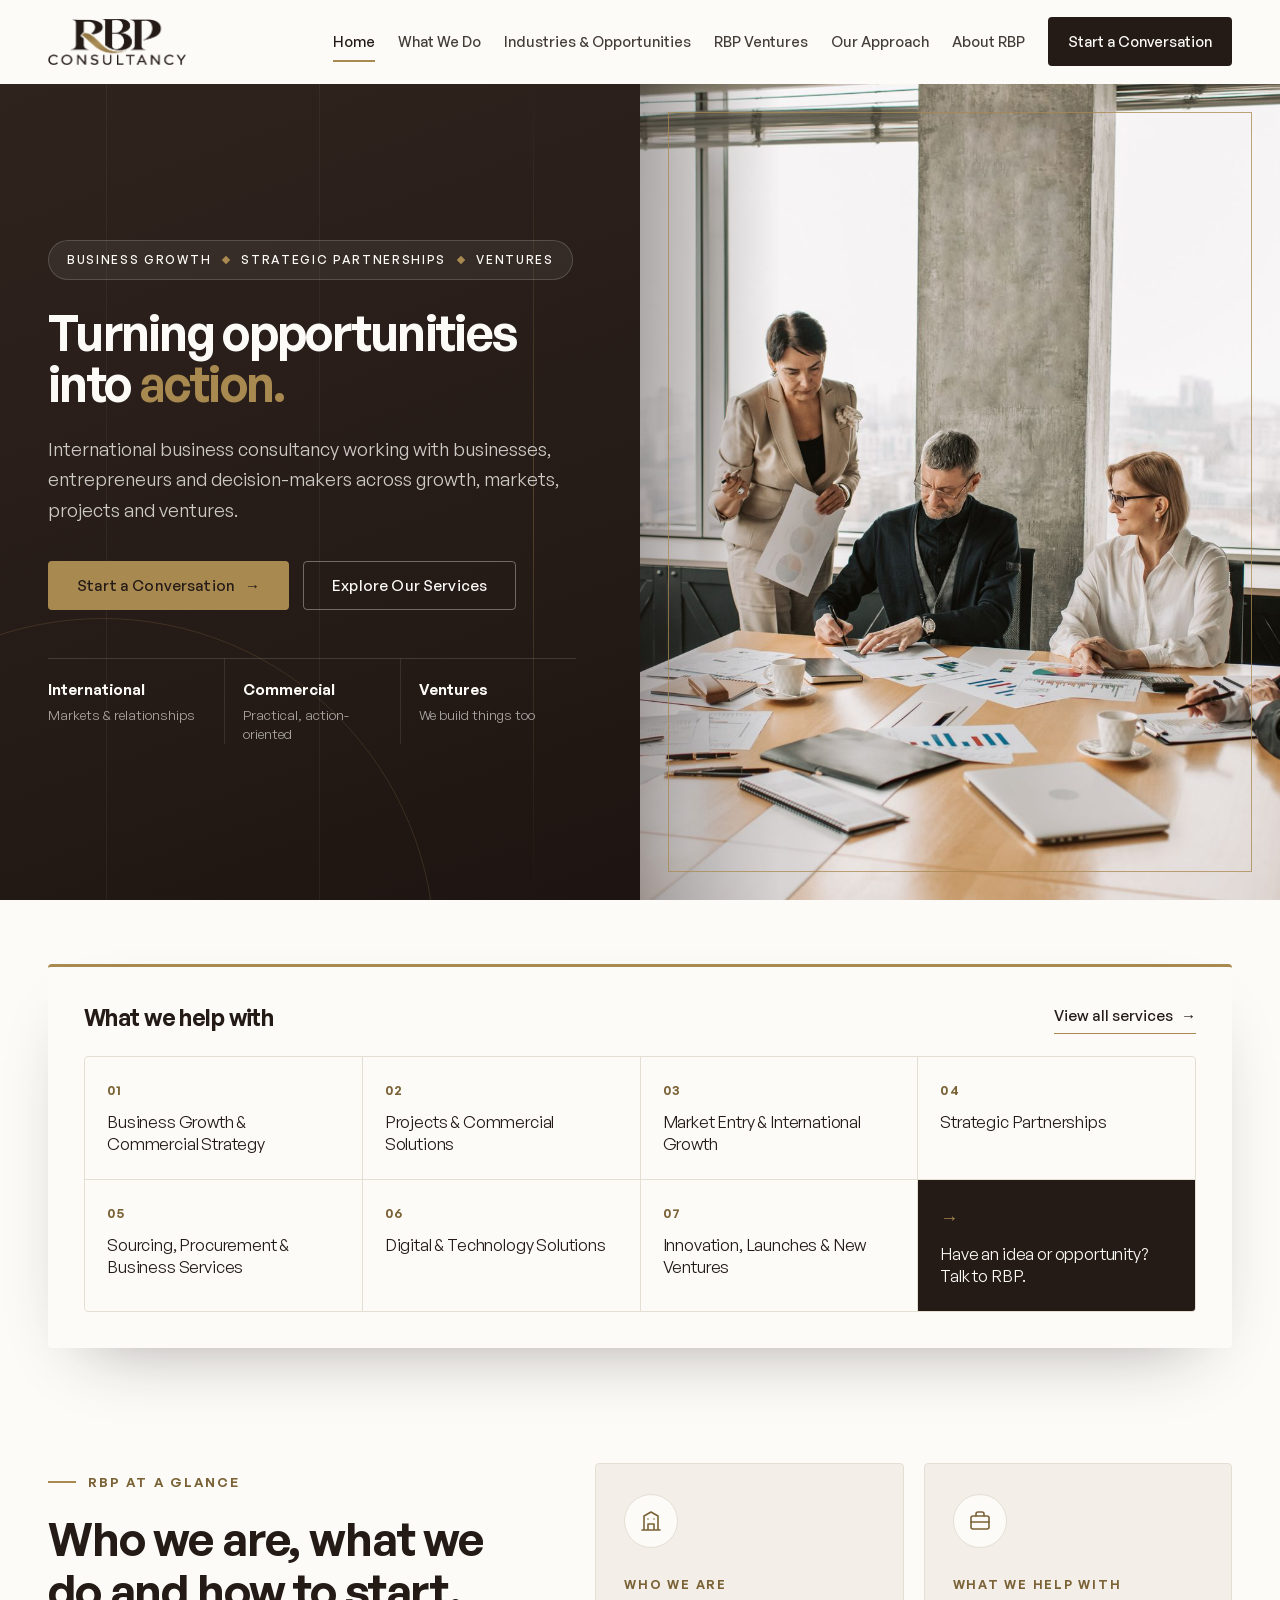
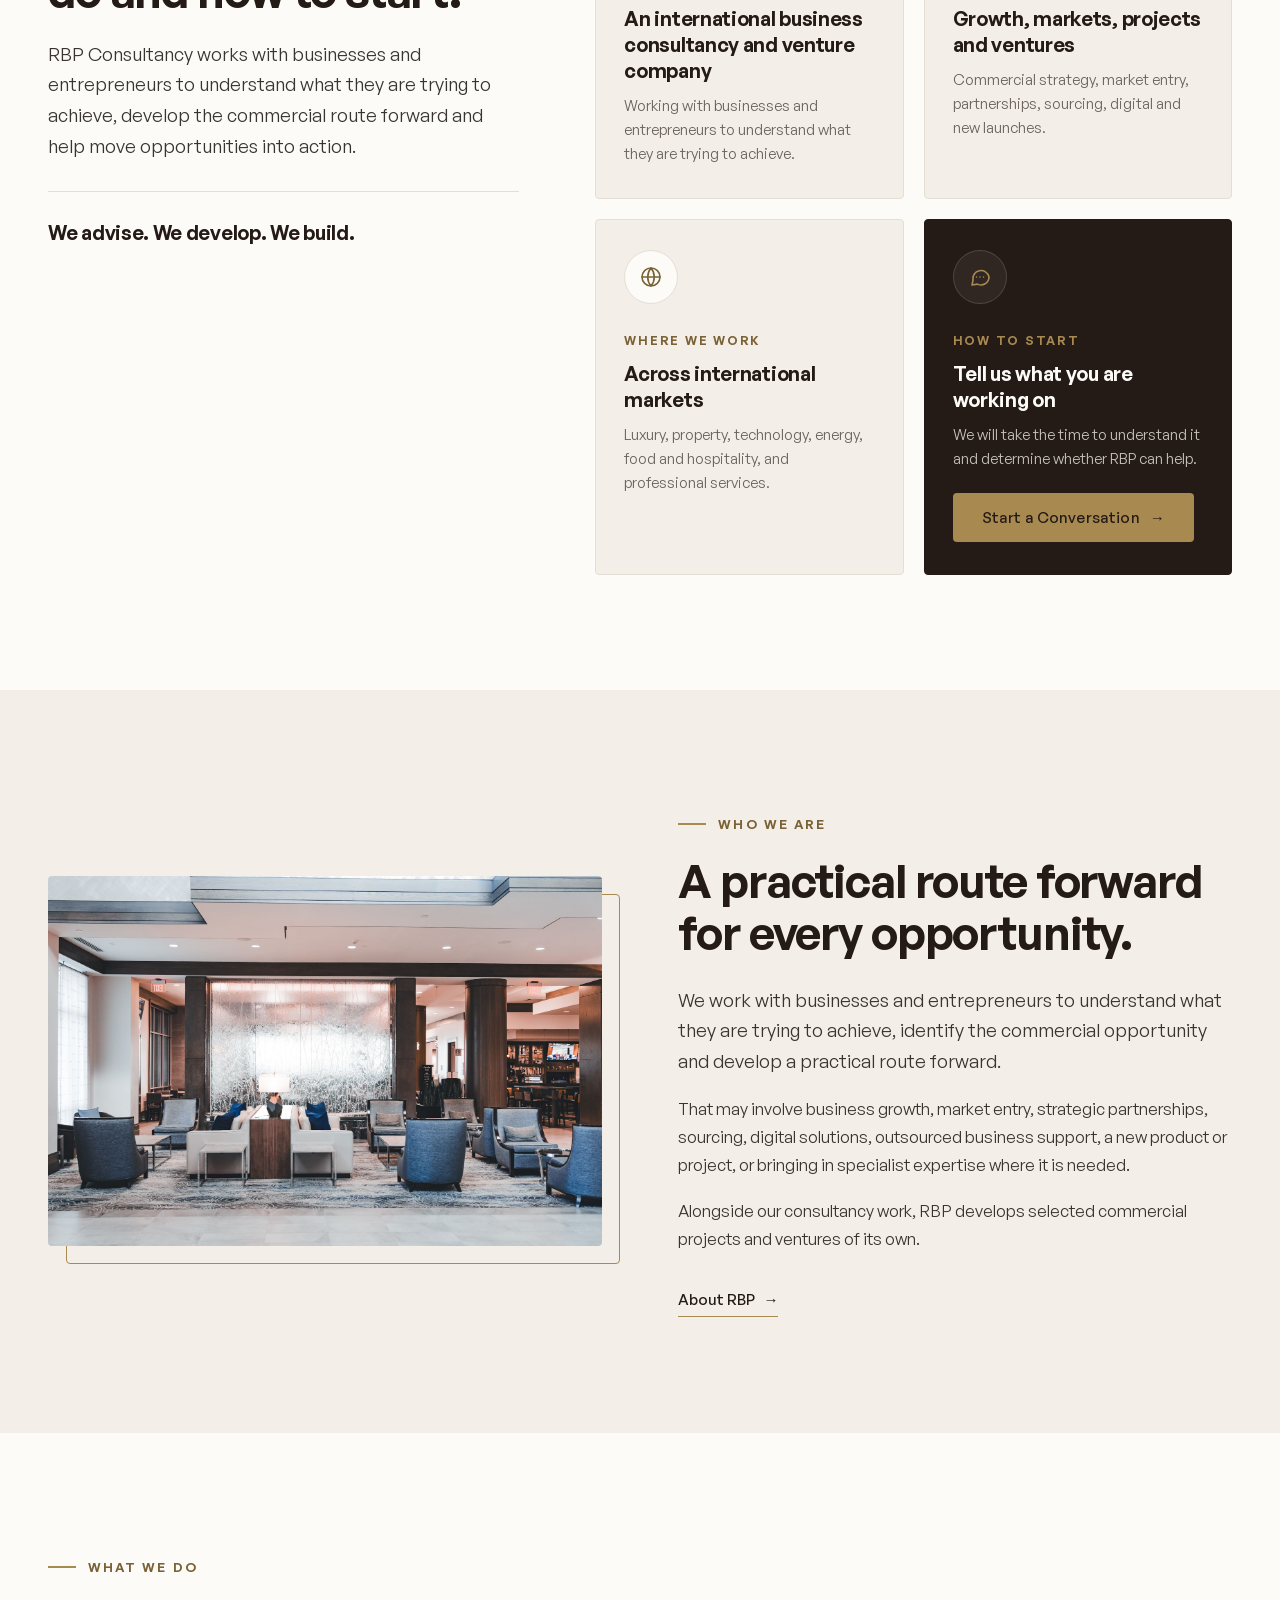
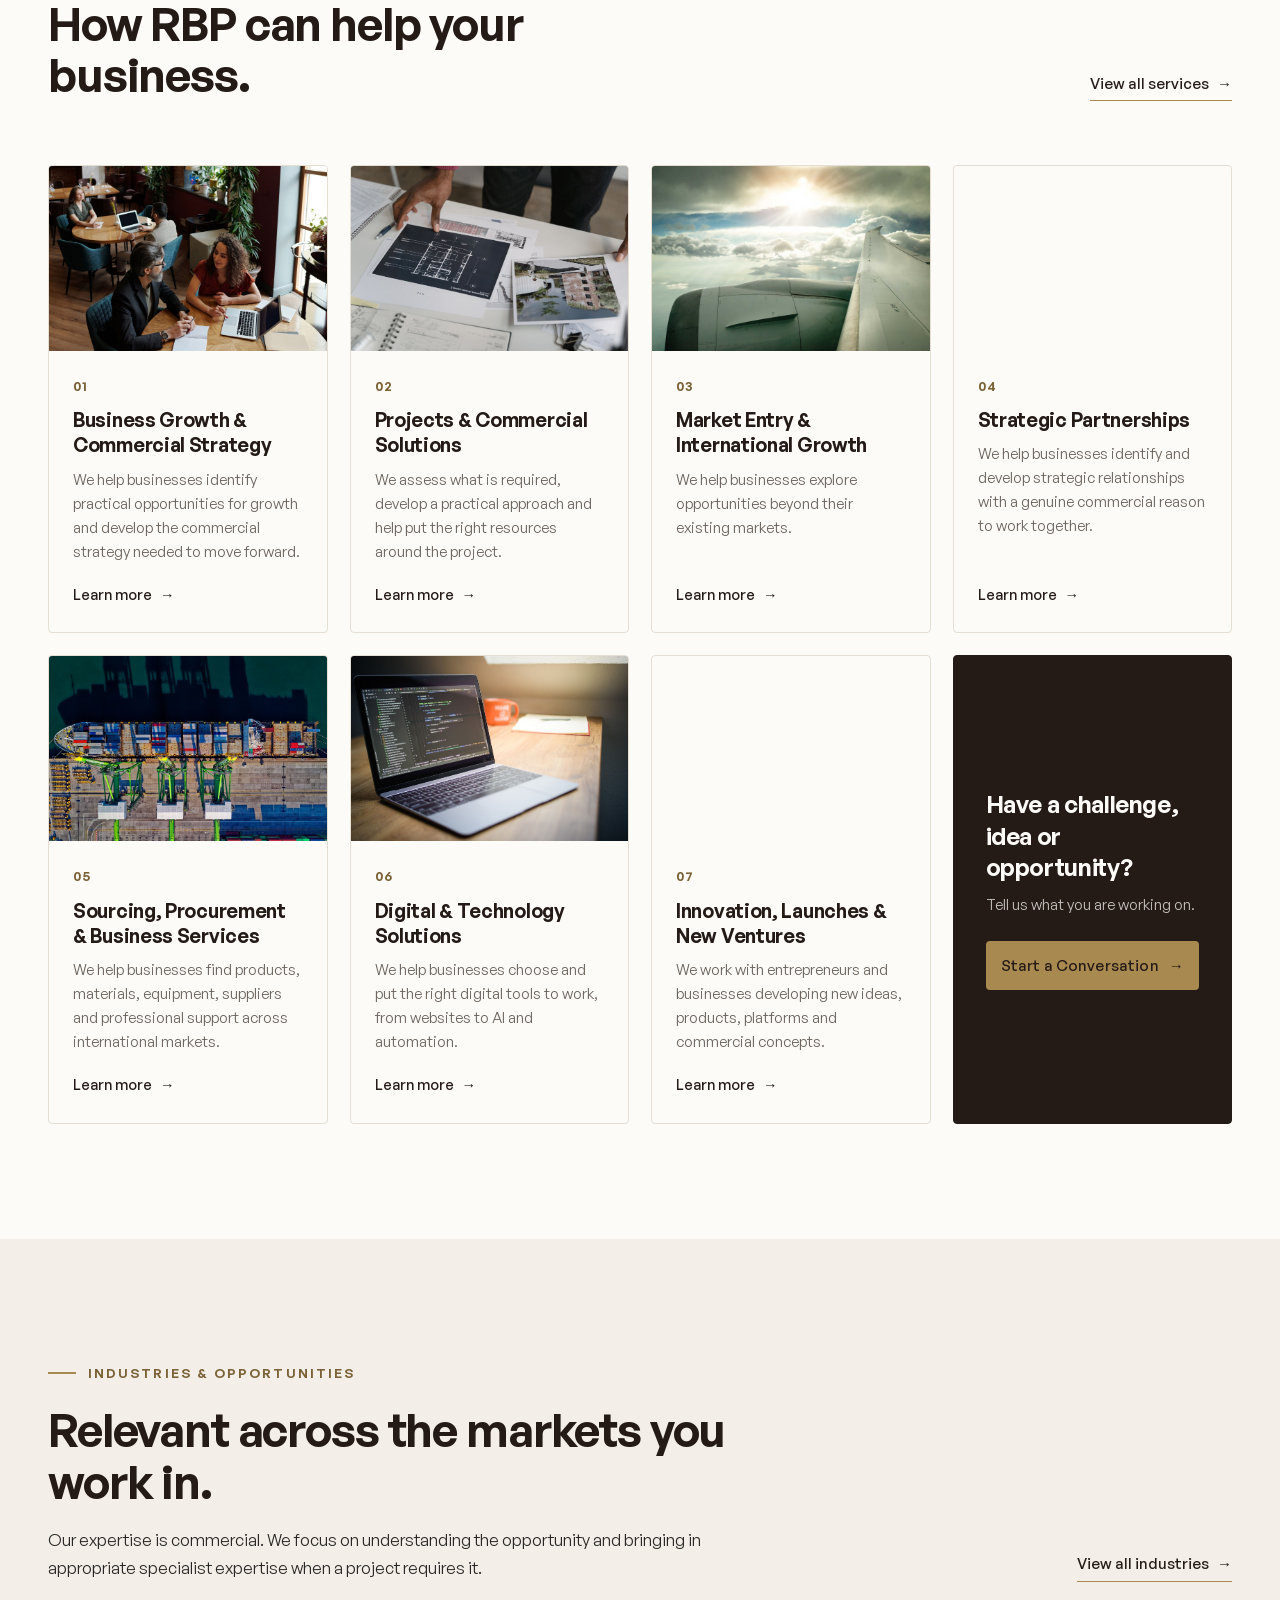
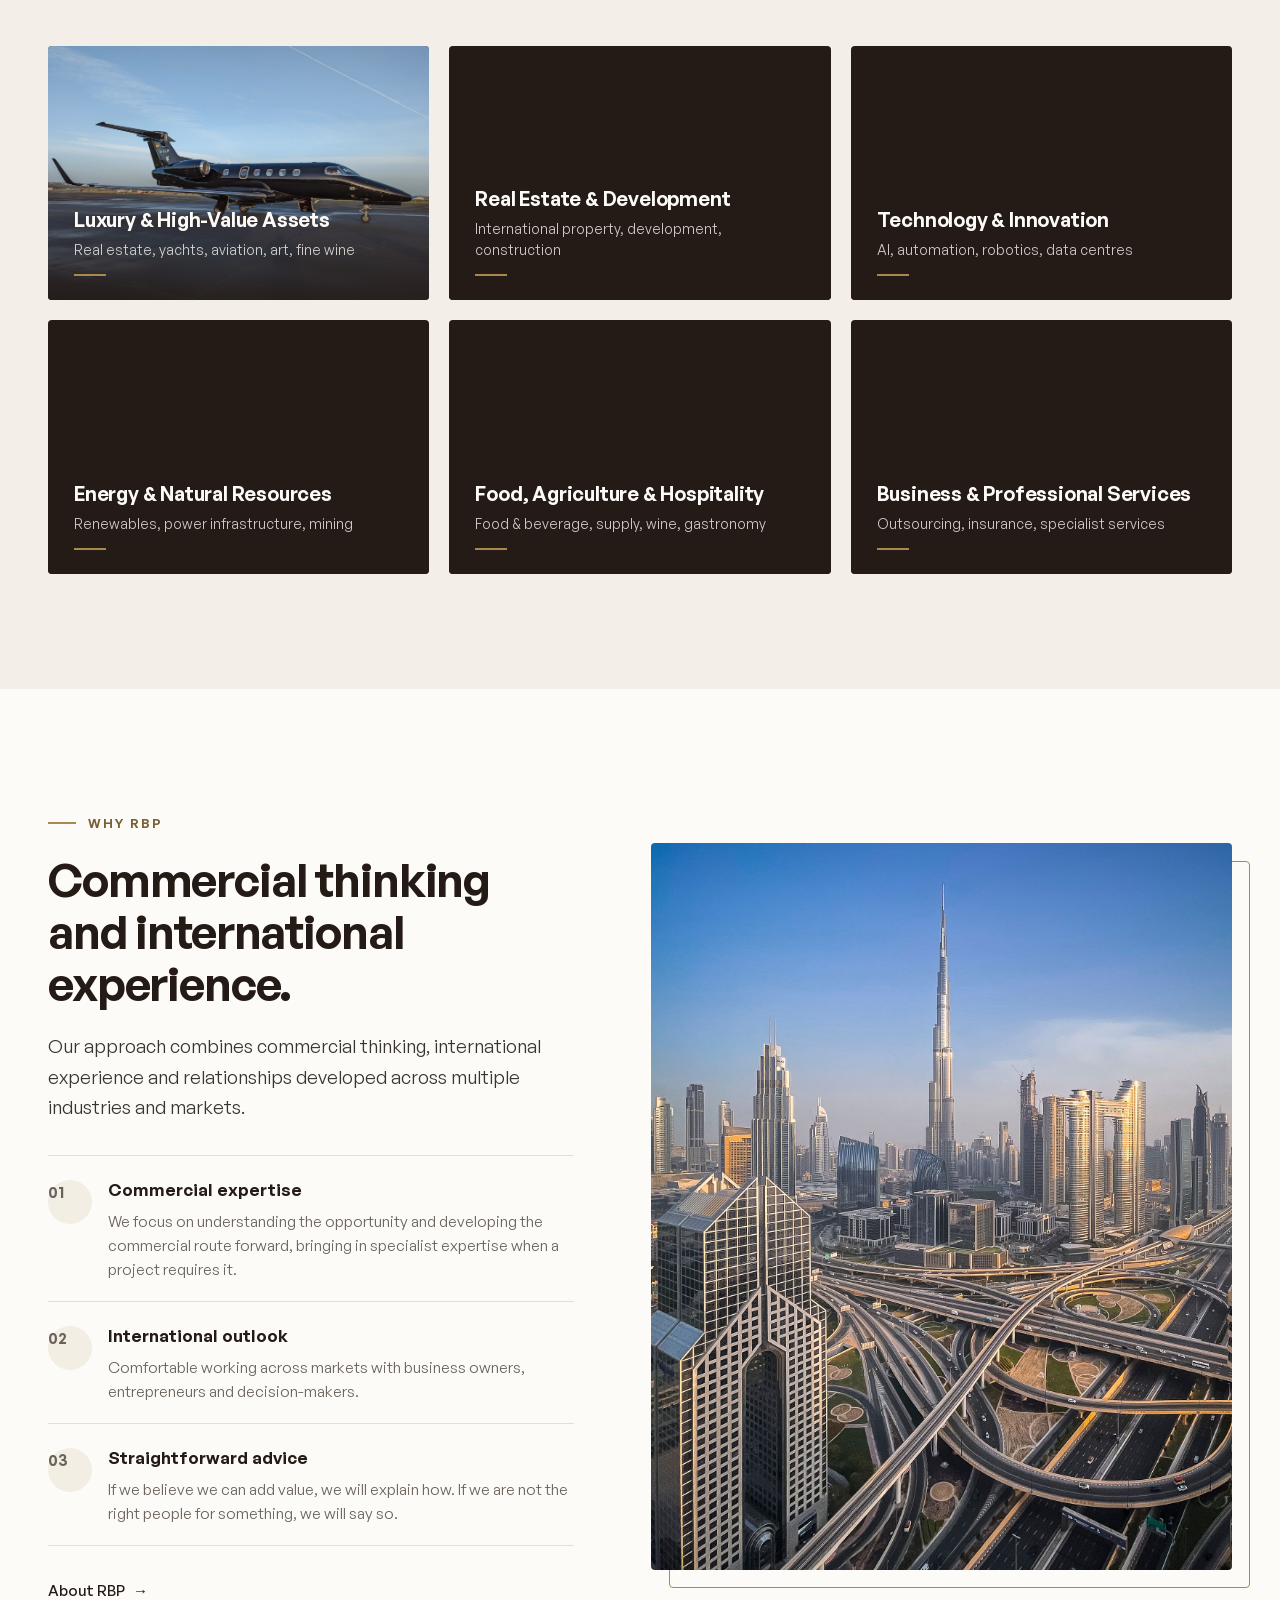
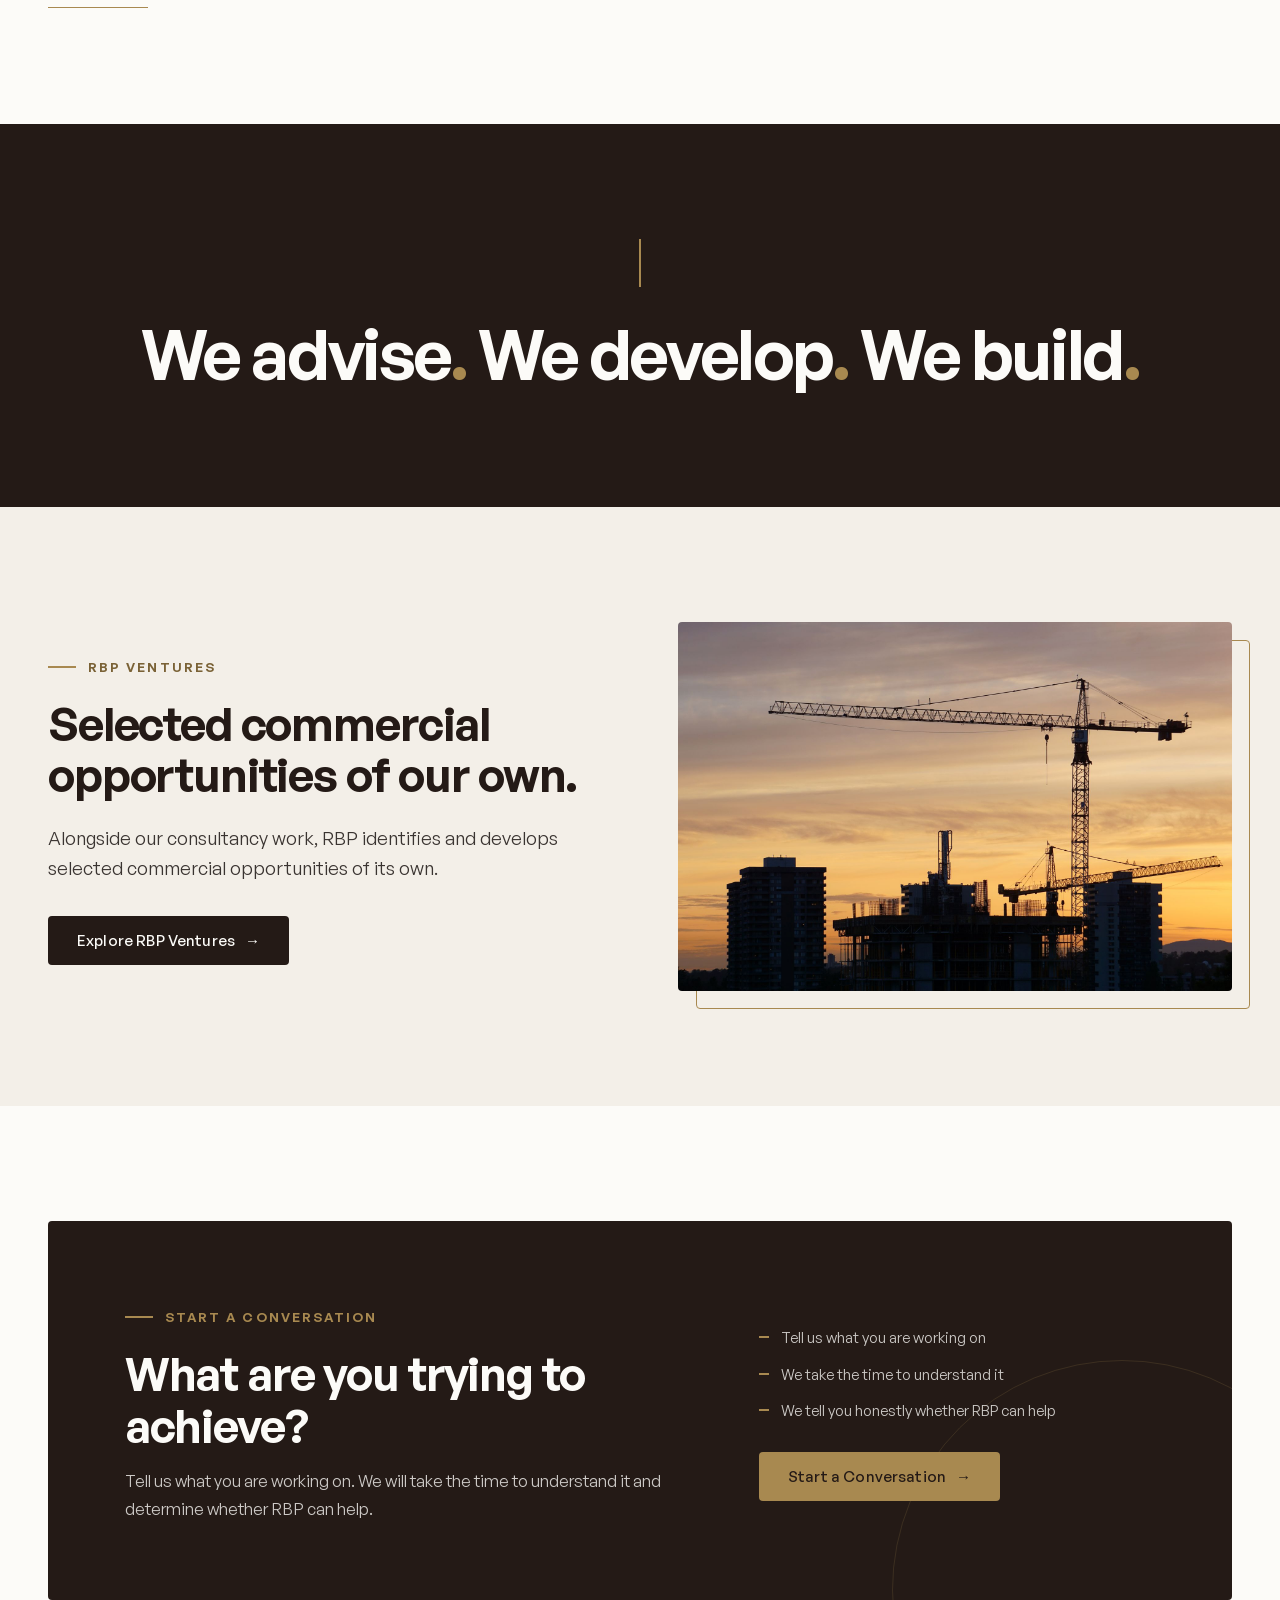
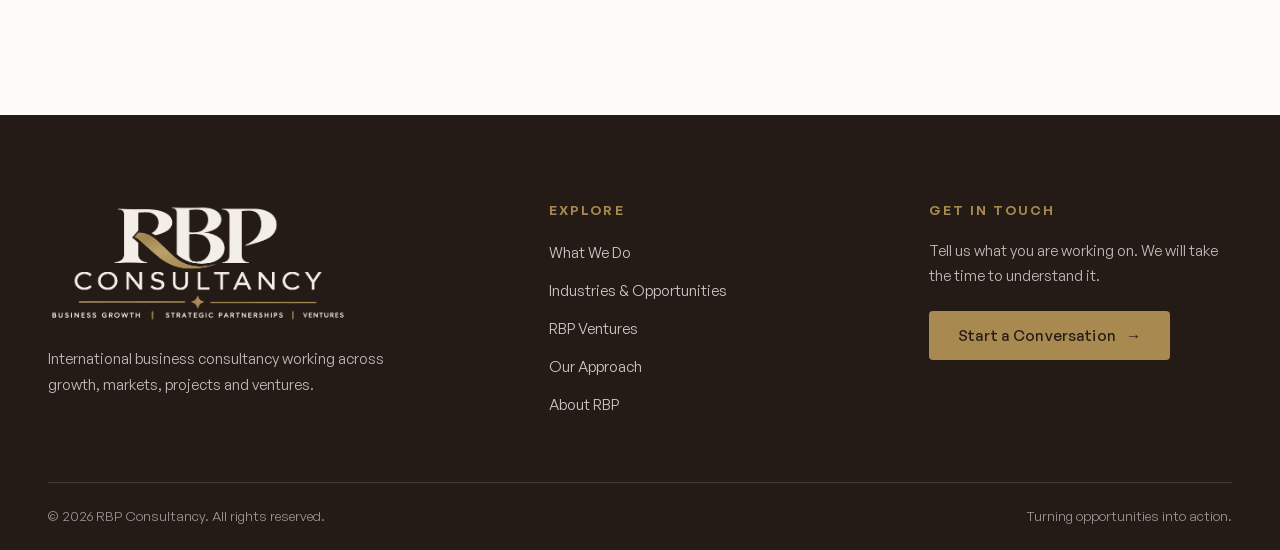
==== commit 2642e5e7: "Redesign to client palette, new imagery and single-image banner - New palette: dark espresso, ivory/" ====
--- a/index.html
+++ b/index.html
@@ -8,7 +8,7 @@
   <title>RBP Consultancy | Business Growth, Partnerships &amp; Ventures</title>
   <meta name="description" content="International business consultancy helping businesses and entrepreneurs with growth, markets, projects and ventures. Turning opportunities into action.">
 
-  <link rel="icon" type="image/png" href="images/favicon.png">
+  <link rel="icon" type="image/png" href="images/favicon.png?v=2">
   <link rel="preload" href="fonts/GeneralSans-600.woff2" as="font" type="font/woff2" crossorigin>
   <link rel="stylesheet" href="css/style.css">
 
@@ -22,7 +22,7 @@
   <header class="site-header" id="siteHeader">
     <div class="container header__inner">
       <a class="brand" href="index.html" aria-label="RBP Consultancy - home">
-        <img src="images/logo-color-header.png" alt="RBP Consultancy logo" width="1118" height="374">
+        <img src="images/logo-color-header.png?v=2" alt="RBP Consultancy logo" width="1118" height="374">
       </a>
       <button class="nav-toggle" type="button" aria-expanded="false" aria-controls="primaryNav">
         <span class="sr-only">Open menu</span><span class="nav-toggle__bars" aria-hidden="true"></span>
@@ -42,40 +42,29 @@
   </header>
 
   <main id="main">
-    <!-- Hero banner: deep navy, brand message on the left, layered imagery on the right -->
+    <!-- Hero banner: brand message on the left half, one large photo on the right half -->
     <section class="hero">
-      <!-- Decorative background: vertical guide lines and a soft gold arc -->
-      <div class="hero__lines" aria-hidden="true"><span></span><span></span><span></span><span></span></div>
+      <!-- Decorative background: vertical guide lines and a soft brass arc -->
+      <div class="hero__lines" aria-hidden="true"><span></span><span></span><span></span></div>
       <div class="hero__arc" aria-hidden="true"></div>
 
-      <div class="container hero__grid">
-        <div class="hero__content">
-          <span class="hero__tagline reveal">Business Growth <i aria-hidden="true"></i> Strategic Partnerships <i aria-hidden="true"></i> Ventures</span>
-          <h1 class="reveal"><span class="line">Turning opportunities</span> <span class="line">into <span class="accent">action.</span></span></h1>
-          <p class="lead hero__text reveal" data-delay="1">International business consultancy working with businesses, entrepreneurs and decision-makers across growth, markets, projects and ventures.</p>
-          <div class="hero__actions reveal" data-delay="2">
-            <a class="btn btn--gold" href="contact.html">Start a Conversation <span class="btn__arrow" aria-hidden="true">&rarr;</span></a>
-            <a class="btn btn--ghost-light" href="what-we-do.html">Explore Our Services</a>
-          </div>
-          <ul class="hero__facts reveal" data-delay="2">
-            <li><strong>International</strong><span>Markets &amp; relationships</span></li>
-            <li><strong>Commercial</strong><span>Practical, action-oriented</span></li>
-            <li><strong>Ventures</strong><span>We build things too</span></li>
-          </ul>
-        </div>
-
-        <div class="hero__visual reveal" data-delay="1">
-          <div class="hero__img-main">
-            <img src="images/2150801477.jpg" alt="Consultants planning international market opportunities on a world map" width="1333" height="2000" fetchpriority="high" decoding="async">
-          </div>
-          <div class="hero__img-inset">
-            <img src="images/2150769935.jpg" alt="Business team reviewing international growth plans around a globe and laptop" width="2000" height="1334" fetchpriority="high" decoding="async">
-          </div>
-          <div class="hero__badge">
-            <strong>Founded by Harry Rao</strong>
-            <span>International property, luxury, media, sales and business development.</span>
-          </div>
-        </div>
+      <div class="hero__content">
+        <span class="hero__tagline reveal">Business Growth <i aria-hidden="true"></i> Strategic Partnerships <i aria-hidden="true"></i> Ventures</span>
+        <h1 class="reveal"><span class="line">Turning opportunities</span> <span class="line">into <span class="accent">action.</span></span></h1>
+        <p class="lead hero__text reveal" data-delay="1">International business consultancy working with businesses, entrepreneurs and decision-makers across growth, markets, projects and ventures.</p>
+        <div class="hero__actions reveal" data-delay="2">
+          <a class="btn btn--gold" href="contact.html">Start a Conversation <span class="btn__arrow" aria-hidden="true">&rarr;</span></a>
+          <a class="btn btn--ghost-light" href="what-we-do.html">Explore Our Services</a>
+        </div>
+        <ul class="hero__facts reveal" data-delay="2">
+          <li><strong>International</strong><span>Markets &amp; relationships</span></li>
+          <li><strong>Commercial</strong><span>Practical, action-oriented</span></li>
+          <li><strong>Ventures</strong><span>We build things too</span></li>
+        </ul>
+      </div>
+
+      <div class="hero__visual">
+        <img src="images/hero-consultancy-meeting.jpg" alt="RBP consultants working through a commercial strategy with business owners, city skyline behind" width="2000" height="1333" fetchpriority="high" decoding="async">
       </div>
     </section>
 
@@ -114,7 +103,7 @@
           <article class="glance-card reveal"><span class="glance-card__icon"><svg viewBox="0 0 24 24" aria-hidden="true"><path d="M3 21h18M5 21V7l7-4 7 4v14M9 21v-6h6v6M9 10h.01M15 10h.01"/></svg></span><span class="glance-card__q">Who we are</span><h3>An international business consultancy and venture company</h3><p>Working with businesses and entrepreneurs to understand what they are trying to achieve.</p></article>
           <article class="glance-card reveal" data-delay="1"><span class="glance-card__icon"><svg viewBox="0 0 24 24" aria-hidden="true"><rect x="3" y="7" width="18" height="13" rx="2"/><path d="M8 7V5a2 2 0 0 1 2-2h4a2 2 0 0 1 2 2v2M3 13h18"/></svg></span><span class="glance-card__q">What we help with</span><h3>Growth, markets, projects and ventures</h3><p>Commercial strategy, market entry, partnerships, sourcing, digital and new launches.</p></article>
           <article class="glance-card reveal"><span class="glance-card__icon"><svg viewBox="0 0 24 24" aria-hidden="true"><circle cx="12" cy="12" r="9"/><path d="M3 12h18M12 3a14 14 0 0 1 0 18M12 3a14 14 0 0 0 0 18"/></svg></span><span class="glance-card__q">Where we work</span><h3>Across international markets</h3><p>Luxury, property, technology, energy, food and hospitality, and professional services.</p></article>
-          <article class="glance-card glance-card--navy reveal" data-delay="1"><span class="glance-card__icon"><svg viewBox="0 0 24 24" aria-hidden="true"><path d="M21 12a8 8 0 0 1-11.6 7.1L4 20l1-4.6A8 8 0 1 1 21 12z"/><path d="M8.5 12h.01M12 12h.01M15.5 12h.01"/></svg></span><span class="glance-card__q">How to start</span><h3>Tell us what you are working on</h3><p>We will take the time to understand it and determine whether RBP can help.</p><a class="btn btn--gold" href="contact.html">Start a Conversation <span class="btn__arrow" aria-hidden="true">&rarr;</span></a></article>
+          <article class="glance-card glance-card--dark reveal" data-delay="1"><span class="glance-card__icon"><svg viewBox="0 0 24 24" aria-hidden="true"><path d="M21 12a8 8 0 0 1-11.6 7.1L4 20l1-4.6A8 8 0 1 1 21 12z"/><path d="M8.5 12h.01M12 12h.01M15.5 12h.01"/></svg></span><span class="glance-card__q">How to start</span><h3>Tell us what you are working on</h3><p>We will take the time to understand it and determine whether RBP can help.</p><a class="btn btn--gold" href="contact.html">Start a Conversation <span class="btn__arrow" aria-hidden="true">&rarr;</span></a></article>
         </div>
       </div>
     </section>
@@ -123,7 +112,7 @@
     <section class="section section--soft">
       <div class="container split">
         <div class="media media--frame reveal">
-          <img src="images/about-meeting-lounge.jpg" alt="Business owners in conversation in a modern office lounge" width="1600" height="900" loading="lazy" decoding="async">
+          <img src="images/hospitality-hotel-lobby.jpg" alt="Elegant hotel lobby lounge, reflecting RBP's work in hospitality and property" width="1600" height="1069" loading="lazy" decoding="async">
         </div>
         <div class="reveal" data-delay="1">
           <span class="eyebrow">Who we are</span>
@@ -150,7 +139,7 @@
         </div>
         <div class="cards">
           <a class="card reveal" href="what-we-do.html#growth">
-            <div class="card__img"><img src="images/service-growth-strategy.jpg" alt="Two executives reviewing commercial strategy documents and charts at a meeting table" width="1600" height="1067" loading="lazy" decoding="async"></div>
+            <div class="card__img"><img src="images/service-growth-cafe.jpg" alt="Business owners discussing growth plans over laptops in a cafe" width="1600" height="1066" loading="lazy" decoding="async"></div>
             <div class="card__body">
               <span class="card__num">01</span>
               <h3>Business Growth &amp; Commercial Strategy</h3>
@@ -168,7 +157,7 @@
             </div>
           </a>
           <a class="card reveal" href="what-we-do.html#market-entry">
-            <div class="card__img"><img src="images/service-market-entry-airport.jpg" alt="Aircraft at an international airport gate seen through terminal windows" width="1600" height="1158" loading="lazy" decoding="async"></div>
+            <div class="card__img"><img src="images/service-market-entry-flight.jpg" alt="Aircraft wing above the clouds on an international flight" width="1600" height="1068" loading="lazy" decoding="async"></div>
             <div class="card__body">
               <span class="card__num">03</span>
               <h3>Market Entry &amp; International Growth</h3>
@@ -177,7 +166,7 @@
             </div>
           </a>
           <a class="card reveal" href="what-we-do.html#partnerships">
-            <div class="card__img"><img src="images/service-partnerships-meeting.jpg" alt="Senior business professionals in discussion around a boardroom table" width="1600" height="900" loading="lazy" decoding="async"></div>
+            <div class="card__img"><img src="images/service-partnerships-lunch.jpg" alt="Two business partners in conversation over lunch in a restaurant" width="1600" height="1067" loading="lazy" decoding="async"></div>
             <div class="card__body">
               <span class="card__num">04</span>
               <h3>Strategic Partnerships</h3>
@@ -186,7 +175,7 @@
             </div>
           </a>
           <a class="card reveal" href="what-we-do.html#sourcing">
-            <div class="card__img"><img src="images/service-sourcing-warehouse.jpg" alt="Long warehouse aisle with high shelves of stocked goods" width="1600" height="1067" loading="lazy" decoding="async"></div>
+            <div class="card__img"><img src="images/service-sourcing-port.jpg" alt="Aerial view of a container ship being loaded at an international port" width="1600" height="1067" loading="lazy" decoding="async"></div>
             <div class="card__body">
               <span class="card__num">05</span>
               <h3>Sourcing, Procurement &amp; Business Services</h3>
@@ -204,7 +193,7 @@
             </div>
           </a>
           <a class="card reveal" href="what-we-do.html#innovation">
-            <div class="card__img"><img src="images/service-innovation-whiteboard.jpg" alt="Two colleagues planning a new product launch on a whiteboard" width="1600" height="1067" loading="lazy" decoding="async"></div>
+            <div class="card__img"><img src="images/service-launch-open.jpg" alt="Two business owners holding an open sign at the launch of their new business" width="1600" height="1067" loading="lazy" decoding="async"></div>
             <div class="card__body">
               <span class="card__num">07</span>
               <h3>Innovation, Launches &amp; New Ventures</h3>
@@ -261,19 +250,19 @@
       </div>
     </section>
 
-    <!-- Credibility -->
+    <!-- Why RBP -->
     <section class="section">
       <div class="container cred">
         <div class="reveal">
-          <span class="eyebrow">Our background</span>
+          <span class="eyebrow">Why RBP</span>
           <h2>Commercial thinking and international experience.</h2>
           <p class="lead" style="margin-top:22px">Our approach combines commercial thinking, international experience and relationships developed across multiple industries and markets.</p>
           <ul class="cred__list">
-            <li><span class="cred__icon" aria-hidden="true">HR</span><div><strong>Founded by Harry Rao</strong><span>A career spanning international publishing, international property, luxury, media, sales and business development.</span></div></li>
-            <li><span class="cred__icon" aria-hidden="true">01</span><div><strong>International Property Media</strong><span>Senior commercial work within the international property sector.</span></div></li>
-            <li><span class="cred__icon" aria-hidden="true">02</span><div><strong>FOUR International</strong><span>More than a decade with an award-winning food and lifestyle publication working across luxury hospitality, gastronomy and premium brands.</span></div></li>
+            <li><span class="cred__icon" aria-hidden="true">01</span><div><strong>Commercial expertise</strong><span>We focus on understanding the opportunity and developing the commercial route forward, bringing in specialist expertise when a project requires it.</span></div></li>
+            <li><span class="cred__icon" aria-hidden="true">02</span><div><strong>International outlook</strong><span>Comfortable working across markets with business owners, entrepreneurs and decision-makers.</span></div></li>
+            <li><span class="cred__icon" aria-hidden="true">03</span><div><strong>Straightforward advice</strong><span>If we believe we can add value, we will explain how. If we are not the right people for something, we will say so.</span></div></li>
           </ul>
-          <p style="margin-top:30px"><a class="link-arrow" href="about.html">Meet the founder <span aria-hidden="true">&rarr;</span></a></p>
+          <p style="margin-top:30px"><a class="link-arrow" href="about.html">About RBP <span aria-hidden="true">&rarr;</span></a></p>
         </div>
         <div class="media media--tall media--frame reveal" data-delay="1">
           <img src="images/dubai-aerial.jpg" alt="Aerial view of a major international business city skyline" width="1600" height="2000" style="object-position:50% 30%" loading="lazy" decoding="async">
@@ -282,7 +271,7 @@
     </section>
 
     <!-- Statement -->
-    <section class="section section--navy statement">
+    <section class="section section--dark statement">
       <div class="container reveal">
         <div class="statement__rule" aria-hidden="true"></div>
         <p class="statement__line">We advise<span>.</span> We develop<span>.</span> We build<span>.</span></p>
@@ -333,7 +322,7 @@
       <div class="footer__grid">
         <div>
           <a class="footer__logo" href="index.html" aria-label="RBP Consultancy - home">
-            <img src="images/logo-light.png" alt="RBP Consultancy - Business Growth, Strategic Partnerships, Ventures" width="1352" height="545" loading="lazy">
+            <img src="images/logo-light.png?v=2" alt="RBP Consultancy - Business Growth, Strategic Partnerships, Ventures" width="1353" height="546" loading="lazy">
           </a>
           <p class="footer__about">International business consultancy working across growth, markets, projects and ventures.</p>
         </div>
--- a/css/style.css
+++ b/css/style.css
@@ -1,10 +1,11 @@
 /* ==========================================================================
-   RBP Consultancy — main stylesheet (light theme)
-   Brand colours:
-     Deep navy  #0B1B2B  -> headings, primary buttons, footer
-     Muted gold #B99A5B  -> used sparingly: lines, accents, highlights
-     Charcoal   #171717  -> body copy
-     White      #FFFFFF  -> main background
+   RBP Consultancy — main stylesheet
+   Client palette:
+     Dark Espresso  #241A16  -> strong sections, banners, footer, headings
+     Ivory / Stone  #F3EFE8  -> alternating background sections
+     Antique Brass  #A88950  -> used sparingly: buttons, icons, lines, details
+     Warm Charcoal  #292725  -> body text
+     Soft White     #FCFBF8  -> main background
    Font: General Sans (self-hosted in /fonts)
    ========================================================================== */
 
@@ -16,24 +17,24 @@
 
 /* ---------- Design tokens ---------- */
 :root {
-  --navy: #0B1B2B;
-  --navy-2: #13283D;
-  --gold: #B99A5B;
-  --gold-text: #8A6D34;        /* darker gold for small text on white (readable contrast) */
-  --gold-soft: rgba(185, 154, 91, 0.12);
-  --charcoal: #171717;
-  --white: #FFFFFF;
-  --soft: #F2F5F9;             /* light cool tint (from the navy) for alternating sections */
-  --muted: #5B6470;
-  --line: #E4E6EA;
-  --line-dark: rgba(255, 255, 255, 0.14);
+  --espresso: #241A16;
+  --espresso-2: #34271F;       /* slightly lighter espresso for hover and inner panels */
+  --gold: #A88950;             /* antique brass */
+  --gold-text: #7A6236;        /* deeper brass for small text on light backgrounds (readable contrast) */
+  --gold-soft: rgba(168, 137, 80, 0.12);
+  --charcoal: #292725;
+  --white: #FCFBF8;            /* soft white */
+  --soft: #F3EFE8;             /* ivory / stone */
+  --muted: #6B635B;
+  --line: #E5DED3;
+  --line-dark: rgba(252, 251, 248, 0.14);
 
   --font: "General Sans", "Helvetica Neue", Arial, sans-serif;
   --container: 1240px;
   --gutter: clamp(20px, 5vw, 48px);
   --header-h: 84px;
   --radius: 4px;
-  --shadow: 0 24px 60px -30px rgba(11, 27, 43, 0.28);
+  --shadow: 0 24px 60px -30px rgba(36, 26, 22, 0.3);
   --ease: cubic-bezier(0.22, 0.61, 0.36, 1);
 }
 
@@ -52,18 +53,18 @@
 :focus-visible { outline: 2px solid var(--gold); outline-offset: 3px; }
 
 .sr-only { position: absolute; width: 1px; height: 1px; padding: 0; margin: -1px; overflow: hidden; clip: rect(0, 0, 0, 0); white-space: nowrap; border: 0; }
-.skip-link { position: absolute; left: 16px; top: -60px; z-index: 300; background: var(--navy); color: #fff; padding: 10px 18px; font-size: 14px; font-weight: 500; transition: top 0.2s var(--ease); }
+.skip-link { position: absolute; left: 16px; top: -60px; z-index: 300; background: var(--espresso); color: #FCFBF8; padding: 10px 18px; font-size: 14px; font-weight: 500; transition: top 0.2s var(--ease); }
 .skip-link:focus { top: 16px; }
 
 .container { width: 100%; max-width: calc(var(--container) + var(--gutter) * 2); margin-inline: auto; padding-inline: var(--gutter); }
 
 /* ---------- Typography ---------- */
-h1, h2, h3, h4 { font-weight: 600; color: var(--navy); letter-spacing: -0.025em; }
+h1, h2, h3, h4 { font-weight: 600; color: var(--espresso); letter-spacing: -0.025em; }
 h1 { font-size: clamp(40px, 5.6vw, 76px); line-height: 1.04; letter-spacing: -0.035em; }
 h2 { font-size: clamp(30px, 3.6vw, 48px); line-height: 1.12; }
 h3 { font-size: clamp(20px, 1.7vw, 24px); line-height: 1.3; letter-spacing: -0.015em; }
 .accent { color: var(--gold); }
-.lead { font-size: clamp(17px, 1.45vw, 19.5px); line-height: 1.65; color: #2B3138; }
+.lead { font-size: clamp(17px, 1.45vw, 19.5px); line-height: 1.65; color: #3A3431; }
 .muted { color: var(--muted); }
 
 .eyebrow {
@@ -73,15 +74,15 @@
 .eyebrow::before { content: ""; width: 28px; height: 2px; background: var(--gold); }
 
 .prose p + p { margin-top: 1.1em; }
-.prose p { color: #2B3138; }
+.prose p { color: #3A3431; }
 
 /* ---------- Sections ---------- */
 .section { padding-block: clamp(72px, 9vw, 128px); }
 .section--soft { background: var(--soft); }
-.section--navy { background: var(--navy); color: #fff; }
-.section--navy h2, .section--navy h3 { color: #fff; }
-.section--navy p { color: rgba(255, 255, 255, 0.78); }
-.section--navy .eyebrow { color: var(--gold); }
+.section--dark { background: var(--espresso); color: #FCFBF8; }
+.section--dark h2, .section--dark h3 { color: #FCFBF8; }
+.section--dark p { color: rgba(252, 251, 248, 0.78); }
+.section--dark .eyebrow { color: var(--gold); }
 .section__head { max-width: 720px; margin-bottom: clamp(40px, 5vw, 64px); }
 .section__head p { margin-top: 18px; }
 .section__head--row { max-width: none; display: flex; justify-content: space-between; align-items: flex-end; gap: 32px; flex-wrap: wrap; }
@@ -94,41 +95,41 @@
   font-family: var(--font); font-size: 15px; font-weight: 500; letter-spacing: 0.01em; line-height: 1; white-space: nowrap;
   cursor: pointer; transition: background 0.25s var(--ease), color 0.25s var(--ease), border-color 0.25s var(--ease);
 }
-.btn--primary { background: var(--navy); color: #fff; }
-.btn--primary:hover { background: var(--navy-2); }
-.btn--gold { background: var(--gold); color: var(--navy); }
-.btn--gold:hover { background: #C6A96E; }
-.btn--ghost { background: transparent; color: var(--navy); border-color: rgba(11, 27, 43, 0.25); }
-.btn--ghost:hover { border-color: var(--navy); }
+.btn--primary { background: var(--espresso); color: #FCFBF8; }
+.btn--primary:hover { background: var(--espresso-2); }
+.btn--gold { background: var(--gold); color: var(--espresso); }
+.btn--gold:hover { background: #B89B63; }
+.btn--ghost { background: transparent; color: var(--espresso); border-color: rgba(36, 26, 22, 0.25); }
+.btn--ghost:hover { border-color: var(--espresso); }
 .btn__arrow { transition: transform 0.25s var(--ease); }
 .btn:hover .btn__arrow { transform: translateX(4px); }
 
-.link-arrow { display: inline-flex; align-items: center; gap: 8px; font-size: 15px; font-weight: 500; color: var(--navy); border-bottom: 1.5px solid var(--gold); padding-bottom: 4px; }
+.link-arrow { display: inline-flex; align-items: center; gap: 8px; font-size: 15px; font-weight: 500; color: var(--espresso); border-bottom: 1.5px solid var(--gold); padding-bottom: 4px; }
 .link-arrow:hover { color: var(--gold-text); }
-.section--navy .link-arrow { color: #fff; }
+.section--dark .link-arrow { color: #FCFBF8; }
 
 /* ---------- Header ---------- */
 .site-header {
-  position: sticky; top: 0; z-index: 200; height: var(--header-h); background: rgba(255, 255, 255, 0.96);
+  position: sticky; top: 0; z-index: 200; height: var(--header-h); background: rgba(252, 251, 248, 0.96);
   -webkit-backdrop-filter: blur(10px); backdrop-filter: blur(10px);
   border-bottom: 1px solid transparent; transition: border-color 0.3s var(--ease), box-shadow 0.3s var(--ease);
 }
-.site-header.is-scrolled { border-bottom-color: var(--line); box-shadow: 0 8px 24px -18px rgba(11, 27, 43, 0.25); }
+.site-header.is-scrolled { border-bottom-color: var(--line); box-shadow: 0 8px 24px -18px rgba(36, 26, 22, 0.25); }
 .header__inner { height: 100%; display: flex; align-items: center; justify-content: space-between; gap: 28px; }
 .brand { flex: none; position: relative; z-index: 260; }
 .brand img { height: 46px; width: auto; }
 
 .nav ul { display: flex; align-items: center; gap: clamp(14px, 1.8vw, 28px); }
-.nav a { position: relative; display: block; padding: 8px 0; font-size: 14.5px; font-weight: 500; color: #3A414A; white-space: nowrap; transition: color 0.2s; }
+.nav a { position: relative; display: block; padding: 8px 0; font-size: 14.5px; font-weight: 500; color: #453D37; white-space: nowrap; transition: color 0.2s; }
 .nav a::after { content: ""; position: absolute; left: 0; right: 0; bottom: 0; height: 2px; background: var(--gold); transform: scaleX(0); transform-origin: left; transition: transform 0.3s var(--ease); }
-.nav a:hover, .nav a[aria-current="page"] { color: var(--navy); }
+.nav a:hover, .nav a[aria-current="page"] { color: var(--espresso); }
 .nav a:hover::after, .nav a[aria-current="page"]::after { transform: scaleX(1); }
-.nav .nav__cta { padding: 12px 20px; background: var(--navy); color: #fff; border-radius: var(--radius); }
+.nav .nav__cta { padding: 12px 20px; background: var(--espresso); color: #FCFBF8; border-radius: var(--radius); }
 .nav .nav__cta::after { display: none; }
-.nav .nav__cta:hover, .nav .nav__cta[aria-current="page"] { background: var(--gold); color: var(--navy); }
+.nav .nav__cta:hover, .nav .nav__cta[aria-current="page"] { background: var(--gold); color: var(--espresso); }
 
 .nav-toggle { display: none; position: relative; z-index: 260; width: 46px; height: 46px; background: none; border: 1px solid var(--line); border-radius: var(--radius); cursor: pointer; padding: 0; }
-.nav-toggle__bars, .nav-toggle__bars::before, .nav-toggle__bars::after { content: ""; position: absolute; left: 12px; right: 12px; height: 2px; background: var(--navy); transition: transform 0.3s var(--ease), background 0.2s; }
+.nav-toggle__bars, .nav-toggle__bars::before, .nav-toggle__bars::after { content: ""; position: absolute; left: 12px; right: 12px; height: 2px; background: var(--espresso); transition: transform 0.3s var(--ease), background 0.2s; }
 .nav-toggle__bars { top: 22px; }
 .nav-toggle__bars::before { left: 0; right: 0; top: -7px; }
 .nav-toggle__bars::after { left: 0; right: 0; top: 7px; }
@@ -139,7 +140,8 @@
 @media (max-width: 1140px) {
   .nav-toggle { display: block; }
   .nav {
-    position: fixed; inset: 0; z-index: 250; background: #fff; display: flex; align-items: flex-start;
+    position: fixed; inset: 0; z-index: 250; height: 100vh; height: 100dvh; overflow-y: auto;
+    background: #FFFFFF; display: flex; align-items: flex-start;
     padding: calc(var(--header-h) + 24px) var(--gutter) 40px;
     opacity: 0; visibility: hidden; transform: translateY(-10px);
     transition: opacity 0.3s var(--ease), transform 0.3s var(--ease), visibility 0.3s;
@@ -147,77 +149,68 @@
   .nav.is-open { opacity: 1; visibility: visible; transform: none; }
   .nav ul { flex-direction: column; align-items: stretch; gap: 0; width: 100%; }
   .nav li { border-bottom: 1px solid var(--line); }
-  .nav a { font-size: 24px; font-weight: 500; letter-spacing: -0.02em; padding: 16px 0; color: var(--navy); }
+  .nav a { font-size: 24px; font-weight: 500; letter-spacing: -0.02em; padding: 16px 0; color: var(--espresso); }
   .nav a::after { display: none; }
   .nav a[aria-current="page"] { color: var(--gold-text); }
   .nav li:last-child { border: 0; margin-top: 24px; }
-  .nav .nav__cta { text-align: center; font-size: 17px; padding: 18px; color: #fff; }
-  .nav .nav__cta[aria-current="page"] { color: var(--navy); }
+  .nav .nav__cta { text-align: center; font-size: 17px; padding: 18px; color: #FCFBF8; }
+  .nav .nav__cta[aria-current="page"] { color: var(--espresso); }
   body.nav-open { overflow: hidden; }
-}
-
-/* ---------- Home hero banner: deep navy with layered imagery ---------- */
+  /* The header blur would trap the fixed menu inside the header; switch it off while the menu is open */
+  body.nav-open .site-header { -webkit-backdrop-filter: none; backdrop-filter: none; background: #FFFFFF; }
+}
+
+/* ---------- Home hero banner: text on the left half, one large photo on the right half ---------- */
 .hero {
-  position: relative; overflow: hidden; isolation: isolate; color: #fff;
-  --hero-img-h: clamp(400px, calc(100svh - var(--header-h) - 150px), 600px); /* height of the tall photo */
-  min-height: calc(100svh - var(--header-h)); display: flex; align-items: center;
-  padding: clamp(40px, 5vh, 64px) 0;
-  background:
-    radial-gradient(900px 520px at 82% 18%, rgba(34, 66, 99, 0.85) 0%, rgba(34, 66, 99, 0) 70%),
-    linear-gradient(160deg, #0E2236 0%, var(--navy) 55%, #081521 100%);
-}
-/* Vertical guide lines aligned to the content width */
+  position: relative; overflow: hidden; isolation: isolate; color: #FCFBF8;
+  display: grid; grid-template-columns: 1fr 1fr; min-height: calc(100svh - var(--header-h));
+  background: linear-gradient(160deg, #2F231D 0%, var(--espresso) 55%, #18110E 100%);
+}
+/* Vertical guide lines and a soft brass arc across the text half */
 .hero__lines {
-  position: absolute; z-index: -1; top: 0; bottom: 0; left: 50%; transform: translateX(-50%);
-  width: min(100% - var(--gutter) * 2, var(--container)); display: flex; justify-content: space-between; pointer-events: none;
-}
-.hero__lines span { width: 1px; height: 100%; background: rgba(255, 255, 255, 0.05); }
-.hero__lines span:nth-child(3) { background: linear-gradient(180deg, rgba(185, 154, 91, 0) 0%, rgba(185, 154, 91, 0.35) 50%, rgba(185, 154, 91, 0) 100%); }
-/* Soft gold arc echoing the swoosh in the logo */
+  position: absolute; z-index: -1; top: 0; bottom: 0; left: 0; width: 50%;
+  display: flex; justify-content: space-around; pointer-events: none;
+}
+.hero__lines span { width: 1px; height: 100%; background: rgba(252, 251, 248, 0.05); }
+.hero__lines span:nth-child(3) { background: linear-gradient(180deg, rgba(168, 137, 80, 0) 0%, rgba(168, 137, 80, 0.35) 50%, rgba(168, 137, 80, 0) 100%); }
 .hero__arc {
-  position: absolute; z-index: -1; right: -12vw; top: -22vw; width: 62vw; height: 62vw; border-radius: 50%;
-  border: 1px solid rgba(185, 154, 91, 0.22); pointer-events: none;
-}
-.hero__arc::after { content: ""; position: absolute; inset: 7vw; border-radius: 50%; border: 1px solid rgba(185, 154, 91, 0.12); }
-
-.hero__grid { width: 100%; display: grid; grid-template-columns: 1.05fr 0.95fr; gap: clamp(40px, 5vw, 72px); align-items: center; }
+  position: absolute; z-index: -1; left: -18vw; bottom: -30vw; width: 52vw; height: 52vw; border-radius: 50%;
+  border: 1px solid rgba(168, 137, 80, 0.2); pointer-events: none;
+}
+
+.hero__content {
+  display: flex; flex-direction: column; justify-content: center; align-items: flex-start;
+  padding: clamp(48px, 6vh, 80px) clamp(36px, 5vw, 80px) clamp(48px, 6vh, 80px) max(var(--gutter), calc((100vw - var(--container)) / 2));
+}
 .hero__tagline {
   display: inline-flex; flex-wrap: wrap; align-items: center; gap: 10px 12px; margin-bottom: 28px; padding: 9px 18px;
-  background: rgba(255, 255, 255, 0.06); border: 1px solid rgba(255, 255, 255, 0.16); border-radius: 100px;
-  font-size: 12px; font-weight: 500; letter-spacing: 0.14em; text-transform: uppercase; color: #fff;
+  background: rgba(252, 251, 248, 0.06); border: 1px solid rgba(252, 251, 248, 0.16); border-radius: 100px;
+  font-size: 12px; font-weight: 500; letter-spacing: 0.14em; text-transform: uppercase; color: #FCFBF8;
 }
 .hero__tagline i { width: 6px; height: 6px; background: var(--gold); transform: rotate(45deg); }
-.hero h1 { color: #fff; font-size: clamp(36px, 4.2vw, 60px); }
+.hero h1 { color: #FCFBF8; font-size: clamp(34px, 3.8vw, 58px); }
 .hero h1 .line { display: block; white-space: nowrap; }
-.hero__text { margin-top: 24px; max-width: 540px; color: rgba(255, 255, 255, 0.78); }
+.hero__text { margin-top: 24px; max-width: 520px; color: rgba(252, 251, 248, 0.78); }
 .hero__actions { margin-top: 36px; display: flex; flex-wrap: wrap; gap: 14px; }
-.hero__facts { margin-top: 48px; max-width: 560px; display: grid; grid-template-columns: repeat(3, 1fr); border-top: 1px solid rgba(255, 255, 255, 0.14); }
+.hero__facts { margin-top: 48px; width: 100%; max-width: 540px; display: grid; grid-template-columns: repeat(3, 1fr); border-top: 1px solid rgba(252, 251, 248, 0.14); }
 .hero__facts li { padding: 18px 14px 0 0; }
-.hero__facts li + li { padding-left: 18px; border-left: 1px solid rgba(255, 255, 255, 0.1); }
-.hero__facts strong { display: block; font-size: 15px; font-weight: 600; color: #fff; }
-.hero__facts span { display: block; margin-top: 2px; font-size: 13.5px; line-height: 1.45; color: rgba(255, 255, 255, 0.62); }
-
-/* Layered imagery: tall vertical photo + overlapping horizontal photo + founder card */
-.hero__visual { position: relative; height: calc(var(--hero-img-h) + 44px); }
-.hero__img-main { position: absolute; top: 18px; right: 18px; isolation: isolate; }
-.hero__img-main img { height: var(--hero-img-h); width: auto; aspect-ratio: 2 / 3; border-radius: var(--radius); box-shadow: 0 40px 80px -40px rgba(0, 0, 0, 0.7); }
-.hero__img-main::after { content: ""; position: absolute; z-index: -1; inset: -18px -18px 18px 18px; border: 1px solid rgba(185, 154, 91, 0.7); border-radius: var(--radius); }
-.hero__img-inset { position: absolute; z-index: 1; left: 0; bottom: 0; width: calc(var(--hero-img-h) * 0.62); }
-.hero__img-inset img { width: 100%; height: auto; aspect-ratio: 3 / 2; border-radius: var(--radius); border: 6px solid var(--navy); box-shadow: 0 30px 60px -30px rgba(0, 0, 0, 0.8); }
-.hero__badge {
-  position: absolute; z-index: 2; left: 0; top: 10%; max-width: 250px; padding: 18px 20px;
-  background: #fff; border-radius: var(--radius); box-shadow: 0 24px 50px -24px rgba(0, 0, 0, 0.6); border-left: 3px solid var(--gold);
-}
-.hero__badge strong { display: block; font-size: 15px; font-weight: 600; color: var(--navy); line-height: 1.35; }
-.hero__badge span { display: block; margin-top: 6px; font-size: 13.5px; line-height: 1.5; color: var(--muted); }
-
-.btn--ghost-light { background: transparent; color: #fff; border-color: rgba(255, 255, 255, 0.35); }
+.hero__facts li + li { padding-left: 18px; border-left: 1px solid rgba(252, 251, 248, 0.1); }
+.hero__facts strong { display: block; font-size: 15px; font-weight: 600; color: #FCFBF8; }
+.hero__facts span { display: block; margin-top: 2px; font-size: 13.5px; line-height: 1.45; color: rgba(252, 251, 248, 0.62); }
+
+/* Right half: one large photo, full height, with a thin brass inner frame */
+.hero__visual { position: relative; min-height: 520px; background: var(--espresso-2); }
+.hero__visual img { position: absolute; inset: 0; width: 100%; height: 100%; object-fit: cover; object-position: 55% 50%; }
+.hero__visual::before { content: ""; position: absolute; inset: 0; z-index: 1; background: linear-gradient(90deg, rgba(36, 26, 22, 0.35) 0%, rgba(36, 26, 22, 0) 22%); }
+.hero__visual::after { content: ""; position: absolute; inset: 28px; z-index: 1; border: 1px solid rgba(168, 137, 80, 0.75); pointer-events: none; }
+
+.btn--ghost-light { background: transparent; color: #FCFBF8; border-color: rgba(252, 251, 248, 0.35); }
 .btn--ghost-light:hover { border-color: var(--gold); color: var(--gold); }
 
 /* ---------- Services panel overlapping the banner ---------- */
 .hero-services { position: relative; z-index: 2; padding-top: clamp(40px, 5vw, 64px); }
 .hero-services__card {
-  background: #fff; border-radius: var(--radius); box-shadow: 0 30px 70px -40px rgba(11, 27, 43, 0.45);
+  background: #FCFBF8; border-radius: var(--radius); box-shadow: 0 30px 70px -40px rgba(36, 26, 22, 0.45);
   border-top: 3px solid var(--gold); padding: clamp(24px, 3vw, 36px);
 }
 .hero-services__head { display: flex; justify-content: space-between; align-items: center; gap: 16px; flex-wrap: wrap; margin-bottom: 22px; }
@@ -227,23 +220,23 @@
   background: var(--line); border: 1px solid var(--line); border-radius: var(--radius); overflow: hidden;
 }
 .hero-services__item {
-  height: 100%; display: flex; flex-direction: column; gap: 10px; padding: 22px 22px 24px; background: #fff;
+  height: 100%; display: flex; flex-direction: column; gap: 10px; padding: 22px 22px 24px; background: #FCFBF8;
   position: relative; transition: background 0.25s var(--ease);
 }
 .hero-services__item::after { content: ""; position: absolute; left: 0; top: 0; height: 2px; width: 0; background: var(--gold); transition: width 0.35s var(--ease); }
 .hero-services__item:hover { background: var(--soft); }
 .hero-services__item:hover::after { width: 100%; }
 .hero-services__num { font-size: 13px; font-weight: 600; letter-spacing: 0.1em; color: var(--gold-text); }
-.hero-services__name { font-size: 16.5px; font-weight: 400; line-height: 1.35; letter-spacing: -0.01em; color: var(--navy); }
-.hero-services__item--cta { background: var(--navy); }
-.hero-services__item--cta:hover { background: var(--navy-2); }
+.hero-services__name { font-size: 16.5px; font-weight: 400; line-height: 1.35; letter-spacing: -0.01em; color: var(--espresso); }
+.hero-services__item--cta { background: var(--espresso); }
+.hero-services__item--cta:hover { background: var(--espresso-2); }
 .hero-services__item--cta .hero-services__num { color: var(--gold); font-size: 18px; }
-.hero-services__item--cta .hero-services__name { color: #fff; }
+.hero-services__item--cta .hero-services__name { color: #FCFBF8; }
 
 /* ---------- Inner page hero: two-line title first, wide 2:1 image below ---------- */
-.page-hero { position: relative; padding-top: clamp(48px, 6vw, 88px); background: #fff; }
+.page-hero { position: relative; padding-top: clamp(48px, 6vw, 88px); background: #FCFBF8; }
 .page-hero::before { /* navy band behind the lower half of the banner image */
-  content: ""; position: absolute; z-index: 0; left: 0; right: 0; bottom: 0; height: clamp(120px, 16vw, 240px); background: var(--navy);
+  content: ""; position: absolute; z-index: 0; left: 0; right: 0; bottom: 0; height: clamp(120px, 16vw, 240px); background: var(--espresso);
 }
 .page-hero > .container { position: relative; z-index: 1; }
 .page-hero__top { display: grid; grid-template-columns: 1.2fr 0.8fr; gap: clamp(28px, 5vw, 80px); align-items: end; padding-bottom: clamp(32px, 4vw, 52px); }
@@ -253,6 +246,8 @@
 .page-hero .lead { max-width: 460px; }
 .page-hero__banner img { width: 100%; height: auto; border-radius: var(--radius); } /* 2:1 image shown whole */
 .contact-hero::before { display: none; }
+.page-hero--plain::before { display: none; }
+.page-hero--plain { border-bottom: 1px solid var(--line); }
 .contact-hero .contact-grid { grid-template-columns: 1fr 1fr; }
 .contact-hero h1 { font-size: clamp(32px, 3.9vw, 54px); }
 
@@ -269,32 +264,32 @@
 .glance__grid { display: grid; grid-template-columns: 0.85fr 1.15fr; gap: clamp(40px, 6vw, 88px); align-items: start; }
 .glance__intro { position: sticky; top: 120px; }
 .glance__intro .lead { margin-top: 22px; }
-.glance__statement { margin-top: 30px; padding-top: 24px; border-top: 1px solid var(--line); font-size: 20px; font-weight: 600; letter-spacing: -0.015em; color: var(--navy); }
+.glance__statement { margin-top: 30px; padding-top: 24px; border-top: 1px solid var(--line); font-size: 20px; font-weight: 600; letter-spacing: -0.015em; color: var(--espresso); }
 .glance__cards { display: grid; grid-template-columns: 1fr 1fr; gap: 20px; }
 .glance-card {
   position: relative; overflow: hidden; padding: 30px 28px 32px; background: var(--soft); border: 1px solid var(--line); border-radius: var(--radius);
   transition: background 0.3s var(--ease), box-shadow 0.3s var(--ease), transform 0.3s var(--ease), border-color 0.3s var(--ease);
 }
 .glance-card::after { content: ""; position: absolute; left: 0; top: 0; height: 3px; width: 0; background: var(--gold); transition: width 0.4s var(--ease); }
-.glance-card:hover { background: #fff; box-shadow: var(--shadow); transform: translateY(-4px); border-color: transparent; }
+.glance-card:hover { background: #FCFBF8; box-shadow: var(--shadow); transform: translateY(-4px); border-color: transparent; }
 .glance-card:hover::after { width: 100%; }
-.glance-card__icon { width: 54px; height: 54px; display: grid; place-items: center; margin-bottom: 26px; background: #fff; border: 1px solid var(--line); border-radius: 50%; color: var(--gold-text); }
+.glance-card__icon { width: 54px; height: 54px; display: grid; place-items: center; margin-bottom: 26px; background: #FCFBF8; border: 1px solid var(--line); border-radius: 50%; color: var(--gold-text); }
 .glance-card__icon svg { width: 24px; height: 24px; fill: none; stroke: currentColor; stroke-width: 1.6; stroke-linecap: round; stroke-linejoin: round; }
 .glance-card__q { display: block; margin-bottom: 10px; font-size: 12.5px; font-weight: 600; letter-spacing: 0.14em; text-transform: uppercase; color: var(--gold-text); }
 .glance-card h3 { font-size: 20px; }
 .glance-card p { margin-top: 10px; font-size: 15px; line-height: 1.6; color: var(--muted); }
-.glance-card--navy { background: var(--navy); border-color: var(--navy); }
-.glance-card--navy:hover { background: var(--navy-2); }
-.glance-card--navy h3 { color: #fff; }
-.glance-card--navy p { color: rgba(255, 255, 255, 0.75); }
-.glance-card--navy .glance-card__q { color: var(--gold); }
-.glance-card--navy .glance-card__icon { background: rgba(255, 255, 255, 0.06); border-color: var(--line-dark); color: var(--gold); }
-.glance-card--navy .btn { margin-top: 22px; }
+.glance-card--dark { background: var(--espresso); border-color: var(--espresso); }
+.glance-card--dark:hover { background: var(--espresso-2); }
+.glance-card--dark h3 { color: #FCFBF8; }
+.glance-card--dark p { color: rgba(252, 251, 248, 0.75); }
+.glance-card--dark .glance-card__q { color: var(--gold); }
+.glance-card--dark .glance-card__icon { background: rgba(252, 251, 248, 0.06); border-color: var(--line-dark); color: var(--gold); }
+.glance-card--dark .btn { margin-top: 22px; }
 
 /* ---------- Service cards (home) ---------- */
 .cards { display: grid; grid-template-columns: repeat(4, 1fr); gap: 22px; }
 .card {
-  display: flex; flex-direction: column; background: #fff; border: 1px solid var(--line); border-radius: var(--radius);
+  display: flex; flex-direction: column; background: #FCFBF8; border: 1px solid var(--line); border-radius: var(--radius);
   overflow: hidden; transition: box-shadow 0.35s var(--ease), transform 0.35s var(--ease), border-color 0.35s var(--ease);
 }
 .card:hover { box-shadow: var(--shadow); transform: translateY(-4px); border-color: transparent; }
@@ -305,31 +300,31 @@
 .card__num { font-size: 13px; font-weight: 600; letter-spacing: 0.1em; color: var(--gold-text); margin-bottom: 10px; }
 .card h3 { font-size: 19.5px; }
 .card p { margin-top: 10px; font-size: 15px; line-height: 1.6; color: var(--muted); flex: 1; }
-.card__more { margin-top: 18px; font-size: 14.5px; font-weight: 500; color: var(--navy); display: inline-flex; gap: 8px; align-items: center; }
+.card__more { margin-top: 18px; font-size: 14.5px; font-weight: 500; color: var(--espresso); display: inline-flex; gap: 8px; align-items: center; }
 .card:hover .card__more { color: var(--gold-text); }
-.card--cta { background: var(--navy); border-color: var(--navy); justify-content: center; padding: 32px; }
-.card--cta h3 { color: #fff; font-size: 24px; }
-.card--cta p { color: rgba(255, 255, 255, 0.75); flex: 0; }
+.card--cta { background: var(--espresso); border-color: var(--espresso); justify-content: center; padding: 32px; }
+.card--cta h3 { color: #FCFBF8; font-size: 24px; }
+.card--cta p { color: rgba(252, 251, 248, 0.75); flex: 0; }
 .card--cta .btn { margin-top: 24px; align-self: stretch; }
 
 /* ---------- Industry tiles ---------- */
 .tiles { display: grid; grid-template-columns: repeat(3, 1fr); gap: 20px; }
-.tile { position: relative; display: block; aspect-ratio: 3 / 2; overflow: hidden; border-radius: var(--radius); isolation: isolate; background: var(--navy); }
+.tile { position: relative; display: block; aspect-ratio: 3 / 2; overflow: hidden; border-radius: var(--radius); isolation: isolate; background: var(--espresso); }
 .tile img { position: absolute; inset: 0; z-index: -2; width: 100%; height: 100%; object-fit: cover; transition: transform 1s var(--ease); }
-.tile::before { content: ""; position: absolute; inset: 0; z-index: -1; background: linear-gradient(0deg, rgba(11, 27, 43, 0.9) 0%, rgba(11, 27, 43, 0.08) 60%); }
+.tile::before { content: ""; position: absolute; inset: 0; z-index: -1; background: linear-gradient(0deg, rgba(36, 26, 22, 0.9) 0%, rgba(36, 26, 22, 0.08) 60%); }
 .tile:hover img { transform: scale(1.05); }
 .tile__body { position: absolute; left: 0; right: 0; bottom: 0; padding: 24px 26px; }
-.tile__title { display: block; font-size: 20px; font-weight: 600; letter-spacing: -0.01em; color: #fff; line-height: 1.3; }
-.tile__meta { display: block; margin-top: 6px; font-size: 14px; line-height: 1.5; color: rgba(255, 255, 255, 0.78); }
+.tile__title { display: block; font-size: 20px; font-weight: 600; letter-spacing: -0.01em; color: #FCFBF8; line-height: 1.3; }
+.tile__meta { display: block; margin-top: 6px; font-size: 14px; line-height: 1.5; color: rgba(252, 251, 248, 0.78); }
 .tile__line { display: block; width: 32px; height: 2px; background: var(--gold); margin-top: 14px; transition: width 0.35s var(--ease); }
 .tile:hover .tile__line { width: 64px; }
 
 /* ---------- Statement ---------- */
 .statement { text-align: center; }
-.statement__line { font-size: clamp(34px, 5.4vw, 72px); font-weight: 600; letter-spacing: -0.035em; line-height: 1.08; color: #fff; }
+.statement__line { font-size: clamp(34px, 5.4vw, 72px); font-weight: 600; letter-spacing: -0.035em; line-height: 1.08; color: #FCFBF8; }
 .statement__line span { color: var(--gold); }
 .statement__rule { width: 2px; height: 48px; background: var(--gold); margin: 0 auto 30px; }
-.section--navy .statement__line { color: #fff; }
+.section--dark .statement__line { color: #FCFBF8; }
 
 /* ---------- Credibility ---------- */
 .cred { display: grid; grid-template-columns: 0.95fr 1.05fr; gap: clamp(40px, 6vw, 96px); align-items: center; }
@@ -337,15 +332,8 @@
 .cred__list li { display: grid; grid-template-columns: 44px 1fr; gap: 16px; padding: 20px 0; border-bottom: 1px solid var(--line); }
 .cred__list li:first-child { border-top: 1px solid var(--line); }
 .cred__icon { width: 44px; height: 44px; display: grid; place-items: center; background: var(--gold-soft); color: var(--gold-text); border-radius: 50%; font-weight: 600; font-size: 14px; }
-.cred__list strong { display: block; color: var(--navy); font-weight: 600; font-size: 17px; }
+.cred__list strong { display: block; color: var(--espresso); font-weight: 600; font-size: 17px; }
 .cred__list span { display: block; margin-top: 4px; font-size: 15.5px; color: var(--muted); line-height: 1.55; }
-
-.founder-card { background: var(--navy); color: #fff; padding: clamp(32px, 4vw, 48px); border-radius: var(--radius); position: sticky; top: 110px; }
-.founder-card h2 { color: #fff; }
-.founder-card__role { display: block; margin-top: 8px; font-size: 13px; font-weight: 600; letter-spacing: 0.16em; text-transform: uppercase; color: var(--gold); }
-.founder-card ul { margin-top: 28px; border-top: 1px solid var(--line-dark); }
-.founder-card li { padding: 16px 0; border-bottom: 1px solid var(--line-dark); font-size: 15px; line-height: 1.55; color: rgba(255, 255, 255, 0.8); }
-.founder-card li strong { display: block; font-size: 12.5px; font-weight: 600; letter-spacing: 0.14em; text-transform: uppercase; color: var(--gold); margin-bottom: 4px; }
 
 /* ---------- Detailed services (What We Do page) ---------- */
 .service { display: grid; grid-template-columns: 1fr 1fr; gap: clamp(36px, 6vw, 88px); align-items: center; padding-block: clamp(48px, 6vw, 80px); scroll-margin-top: 90px; }
@@ -354,15 +342,21 @@
 .service__media img { width: 100%; aspect-ratio: 3 / 2; object-fit: cover; border-radius: var(--radius); }
 .service__num { display: inline-block; font-size: 14px; font-weight: 600; letter-spacing: 0.1em; color: var(--gold-text); margin-bottom: 14px; }
 .service h2 { font-size: clamp(26px, 2.8vw, 38px); }
-.service p { margin-top: 18px; color: #2B3138; }
+.service p { margin-top: 18px; color: #3A3431; }
 .checklist { margin-top: 26px; display: grid; grid-template-columns: 1fr 1fr; gap: 12px 24px; }
 .checklist li { position: relative; padding-left: 26px; font-size: 15.5px; line-height: 1.5; color: var(--charcoal); }
 .checklist li::before { content: ""; position: absolute; left: 1px; top: 5px; width: 12px; height: 7px; border-left: 2px solid var(--gold); border-bottom: 2px solid var(--gold); transform: rotate(-45deg); }
 
+/* Text-only service blocks (What We Do page) */
+.service--text { align-items: start; }
+.service--text h2 { font-size: clamp(26px, 2.6vw, 36px); }
+.service--text .checklist { margin-top: 8px; padding: 28px 30px; background: var(--soft); border-radius: var(--radius); border-left: 3px solid var(--gold); }
+.service__note { margin-top: 8px; padding: 28px 30px; background: var(--soft); border-radius: var(--radius); border-left: 3px solid var(--gold); font-size: 18px; font-weight: 500; line-height: 1.5; color: var(--espresso); }
+
 /* ---------- Tags ---------- */
 .tags { display: flex; flex-wrap: wrap; gap: 10px; margin-top: 26px; }
-.tags li { padding: 8px 14px; background: var(--soft); border: 1px solid var(--line); border-radius: 100px; font-size: 14px; font-weight: 500; color: var(--navy); line-height: 1.3; }
-.section--soft .tags li { background: #fff; }
+.tags li { padding: 8px 14px; background: var(--soft); border: 1px solid var(--line); border-radius: 100px; font-size: 14px; font-weight: 500; color: var(--espresso); line-height: 1.3; }
+.section--soft .tags li { background: #FCFBF8; }
 
 /* ---------- Industries page sectors ---------- */
 .sector { padding-block: clamp(48px, 6vw, 88px); }
@@ -375,63 +369,63 @@
 /* Two images: a large image with a smaller one overlapping its corner */
 .mosaic--duo { display: block; position: relative; padding-bottom: 14%; }
 .mosaic--duo img:first-child { width: 86%; }
-.mosaic--duo img:last-child { position: absolute; right: 0; bottom: 0; width: 46%; border: 6px solid #fff; box-shadow: var(--shadow); }
+.mosaic--duo img:last-child { position: absolute; right: 0; bottom: 0; width: 46%; border: 6px solid #FCFBF8; box-shadow: var(--shadow); }
 
 /* ---------- Quote ---------- */
-.quote { font-size: clamp(26px, 3.2vw, 42px); font-weight: 500; line-height: 1.25; letter-spacing: -0.025em; color: #fff; max-width: 24em; }
-.section--navy .quote { color: #fff; }
+.quote { font-size: clamp(26px, 3.2vw, 42px); font-weight: 500; line-height: 1.25; letter-spacing: -0.025em; color: #FCFBF8; max-width: 24em; }
+.section--dark .quote { color: #FCFBF8; }
 .quote::before { content: ""; display: block; width: 48px; height: 2px; background: var(--gold); margin-bottom: 28px; }
 
 /* ---------- Steps ---------- */
 .steps { display: grid; grid-template-columns: repeat(4, 1fr); gap: 20px; }
 .steps--3 { grid-template-columns: repeat(3, 1fr); }
-.step { padding: 30px 26px; background: #fff; border: 1px solid var(--line); border-radius: var(--radius); }
-.section--navy .step { background: var(--navy-2); border-color: var(--line-dark); }
+.step { padding: 30px 26px; background: #FCFBF8; border: 1px solid var(--line); border-radius: var(--radius); }
+.section--dark .step { background: var(--espresso-2); border-color: var(--line-dark); }
 .step__num { display: block; font-size: 14px; font-weight: 600; letter-spacing: 0.1em; color: var(--gold-text); margin-bottom: 36px; }
-.section--navy .step__num { color: var(--gold); }
-.step__title { display: block; font-size: 20px; font-weight: 600; line-height: 1.3; letter-spacing: -0.01em; color: var(--navy); }
-.section--navy .step__title { color: #fff; }
+.section--dark .step__num { color: var(--gold); }
+.step__title { display: block; font-size: 20px; font-weight: 600; line-height: 1.3; letter-spacing: -0.01em; color: var(--espresso); }
+.section--dark .step__title { color: #FCFBF8; }
 .step p { margin-top: 8px; font-size: 15px; line-height: 1.55; color: var(--muted); }
 
 /* ---------- Principles (Our Approach) ---------- */
 .principles { display: grid; grid-template-columns: repeat(3, 1fr); gap: 24px; }
-.principle { padding: 34px 30px; background: #fff; border: 1px solid var(--line); border-top: 3px solid var(--gold); border-radius: var(--radius); }
+.principle { padding: 34px 30px; background: #FCFBF8; border: 1px solid var(--line); border-top: 3px solid var(--gold); border-radius: var(--radius); }
 .principle p { margin-top: 12px; color: var(--muted); }
 
 /* ---------- Contact ---------- */
 .contact-grid { display: grid; grid-template-columns: 0.9fr 1.1fr; gap: clamp(40px, 6vw, 96px); align-items: start; }
-.form-card { background: #fff; padding: clamp(28px, 4vw, 48px); border: 1px solid var(--line); border-radius: var(--radius); box-shadow: var(--shadow); }
+.form-card { background: #FCFBF8; padding: clamp(28px, 4vw, 48px); border: 1px solid var(--line); border-radius: var(--radius); box-shadow: var(--shadow); }
 .form-row { display: grid; grid-template-columns: 1fr 1fr; gap: 20px; }
 .field { margin-bottom: 20px; }
-.field label { display: block; margin-bottom: 8px; font-size: 14px; font-weight: 500; color: var(--navy); }
+.field label { display: block; margin-bottom: 8px; font-size: 14px; font-weight: 500; color: var(--espresso); }
 .field input, .field textarea {
   width: 100%; padding: 14px 16px; font: inherit; font-size: 16px; color: var(--charcoal);
   background: var(--soft); border: 1px solid var(--line); border-radius: var(--radius); transition: border-color 0.2s, background 0.2s, box-shadow 0.2s;
 }
 .field textarea { min-height: 160px; resize: vertical; }
-.field input:focus, .field textarea:focus { outline: none; background: #fff; border-color: var(--gold); box-shadow: 0 0 0 3px rgba(185, 154, 91, 0.2); }
-.form-status { margin-top: 16px; font-size: 15px; color: var(--navy); min-height: 1.5em; }
+.field input:focus, .field textarea:focus { outline: none; background: #FCFBF8; border-color: var(--gold); box-shadow: 0 0 0 3px rgba(168, 137, 80, 0.2); }
+.form-status { margin-top: 16px; font-size: 15px; color: var(--espresso); min-height: 1.5em; }
 
 /* ---------- CTA band ---------- */
-.cta-band { background: var(--navy); border-radius: var(--radius); padding: clamp(40px, 6vw, 80px); display: grid; grid-template-columns: 1.2fr 0.8fr; gap: 40px; align-items: center; position: relative; overflow: hidden; isolation: isolate; }
-.cta-band::after { content: ""; position: absolute; z-index: -1; right: -120px; bottom: -220px; width: 460px; height: 460px; border-radius: 50%; border: 1px solid rgba(185, 154, 91, 0.18); pointer-events: none; }
-.cta-band h2 { color: #fff; }
-.cta-band p { margin-top: 16px; color: rgba(255, 255, 255, 0.78); max-width: 560px; }
+.cta-band { background: var(--espresso); border-radius: var(--radius); padding: clamp(40px, 6vw, 80px); display: grid; grid-template-columns: 1.2fr 0.8fr; gap: 40px; align-items: center; position: relative; overflow: hidden; isolation: isolate; }
+.cta-band::after { content: ""; position: absolute; z-index: -1; right: -120px; bottom: -220px; width: 460px; height: 460px; border-radius: 50%; border: 1px solid rgba(168, 137, 80, 0.18); pointer-events: none; }
+.cta-band h2 { color: #FCFBF8; }
+.cta-band p { margin-top: 16px; color: rgba(252, 251, 248, 0.78); max-width: 560px; }
 .cta-band .eyebrow { color: var(--gold); }
 .cta-band__actions { display: flex; flex-direction: column; align-items: flex-start; gap: 22px; }
-.cta-band__steps li { font-size: 15px; color: rgba(255, 255, 255, 0.78); line-height: 1.5; padding: 7px 0 7px 22px; position: relative; }
+.cta-band__steps li { font-size: 15px; color: rgba(252, 251, 248, 0.78); line-height: 1.5; padding: 7px 0 7px 22px; position: relative; }
 .cta-band__steps li::before { content: ""; position: absolute; left: 0; top: 16px; width: 10px; height: 2px; background: var(--gold); }
 
 /* ---------- Footer ---------- */
-.site-footer { background: var(--navy); color: rgba(255, 255, 255, 0.72); padding-top: clamp(56px, 7vw, 88px); }
+.site-footer { background: var(--espresso); color: rgba(252, 251, 248, 0.72); padding-top: clamp(56px, 7vw, 88px); }
 .footer__grid { display: grid; grid-template-columns: 1.4fr 1fr 1fr; gap: clamp(32px, 6vw, 80px); padding-bottom: clamp(40px, 6vw, 64px); }
 .footer__logo img { width: min(300px, 100%); height: auto; }
 .footer__about { margin-top: 22px; max-width: 360px; font-size: 15px; line-height: 1.7; }
 .footer__title { font-size: 13px; font-weight: 600; letter-spacing: 0.16em; text-transform: uppercase; color: var(--gold); margin-bottom: 20px; }
 .footer__links li + li { margin-top: 10px; }
-.footer__links a { font-size: 15px; color: rgba(255, 255, 255, 0.78); transition: color 0.2s; }
+.footer__links a { font-size: 15px; color: rgba(252, 251, 248, 0.78); transition: color 0.2s; }
 .footer__links a:hover { color: var(--gold); }
-.footer__bar { border-top: 1px solid var(--line-dark); padding-block: 22px; font-size: 13.5px; display: flex; flex-wrap: wrap; justify-content: space-between; gap: 8px 24px; color: rgba(255, 255, 255, 0.55); }
+.footer__bar { border-top: 1px solid var(--line-dark); padding-block: 22px; font-size: 13.5px; display: flex; flex-wrap: wrap; justify-content: space-between; gap: 8px 24px; color: rgba(252, 251, 248, 0.55); }
 
 /* ---------- Scroll reveal (only when JS is available) ---------- */
 .js .reveal { opacity: 0; transform: translateY(18px); transition: opacity 0.8s var(--ease), transform 0.8s var(--ease); }
@@ -446,10 +440,11 @@
 
 /* ---------- Responsive ---------- */
 @media (max-width: 1140px) {
-  .hero__grid { grid-template-columns: 1fr; gap: 56px; }
   .hero h1 { font-size: clamp(34px, 6.2vw, 60px); }
-  .hero { min-height: 0; --hero-img-h: 520px; padding-block: 56px 64px; }
-  .hero__visual { max-width: 600px; }
+  .hero { grid-template-columns: 1fr; min-height: 0; }
+  .hero__lines { width: 100%; }
+  .hero__content { padding: clamp(48px, 7vw, 72px) var(--gutter) 56px; }
+  .hero__visual { min-height: 0; aspect-ratio: 3 / 2; }
 }
 @media (max-width: 1100px) {
   .hero-services__grid { grid-template-columns: repeat(2, 1fr); }
@@ -462,7 +457,6 @@
   .split, .cred, .contact-grid, .page-hero__top, .glance__grid, .service, .cta-band { grid-template-columns: 1fr; }
   .glance__intro { position: static; }
   .split--reverse > :first-child, .service:nth-child(even) .service__media { order: 0; }
-  .founder-card { position: static; }
   .principles, .steps--3 { grid-template-columns: 1fr; }
   .footer__grid { grid-template-columns: 1fr 1fr; }
   .footer__grid > :first-child { grid-column: 1 / -1; }
@@ -474,12 +468,10 @@
   .hero h1 { font-size: 7.4vw; }
   .hero__tagline { font-size: 10.5px; letter-spacing: 0.08em; padding: 8px 14px; gap: 8px; border-radius: 16px; }
   .hero__lines span:nth-child(n+2):nth-child(-n+3) { display: none; }
-  .hero { --hero-img-h: min(420px, 100vw); }
-  .hero__badge { top: 6%; max-width: 58%; padding: 14px 16px; }
-  .hero__badge span { font-size: 12.5px; }
   .hero-services__grid { grid-template-columns: 1fr; }
   .hero-services__item { padding: 18px; }
-  .hero__img-main::after, .media--frame::after { inset: 12px -10px -12px 10px; }
+  .hero__visual::after { inset: 14px; }
+  .media--frame::after { inset: 12px -10px -12px 10px; }
   .glance__cards { grid-template-columns: 1fr; }
   .hero__facts li { padding-right: 8px; }
   .hero__facts li + li { padding-left: 10px; }
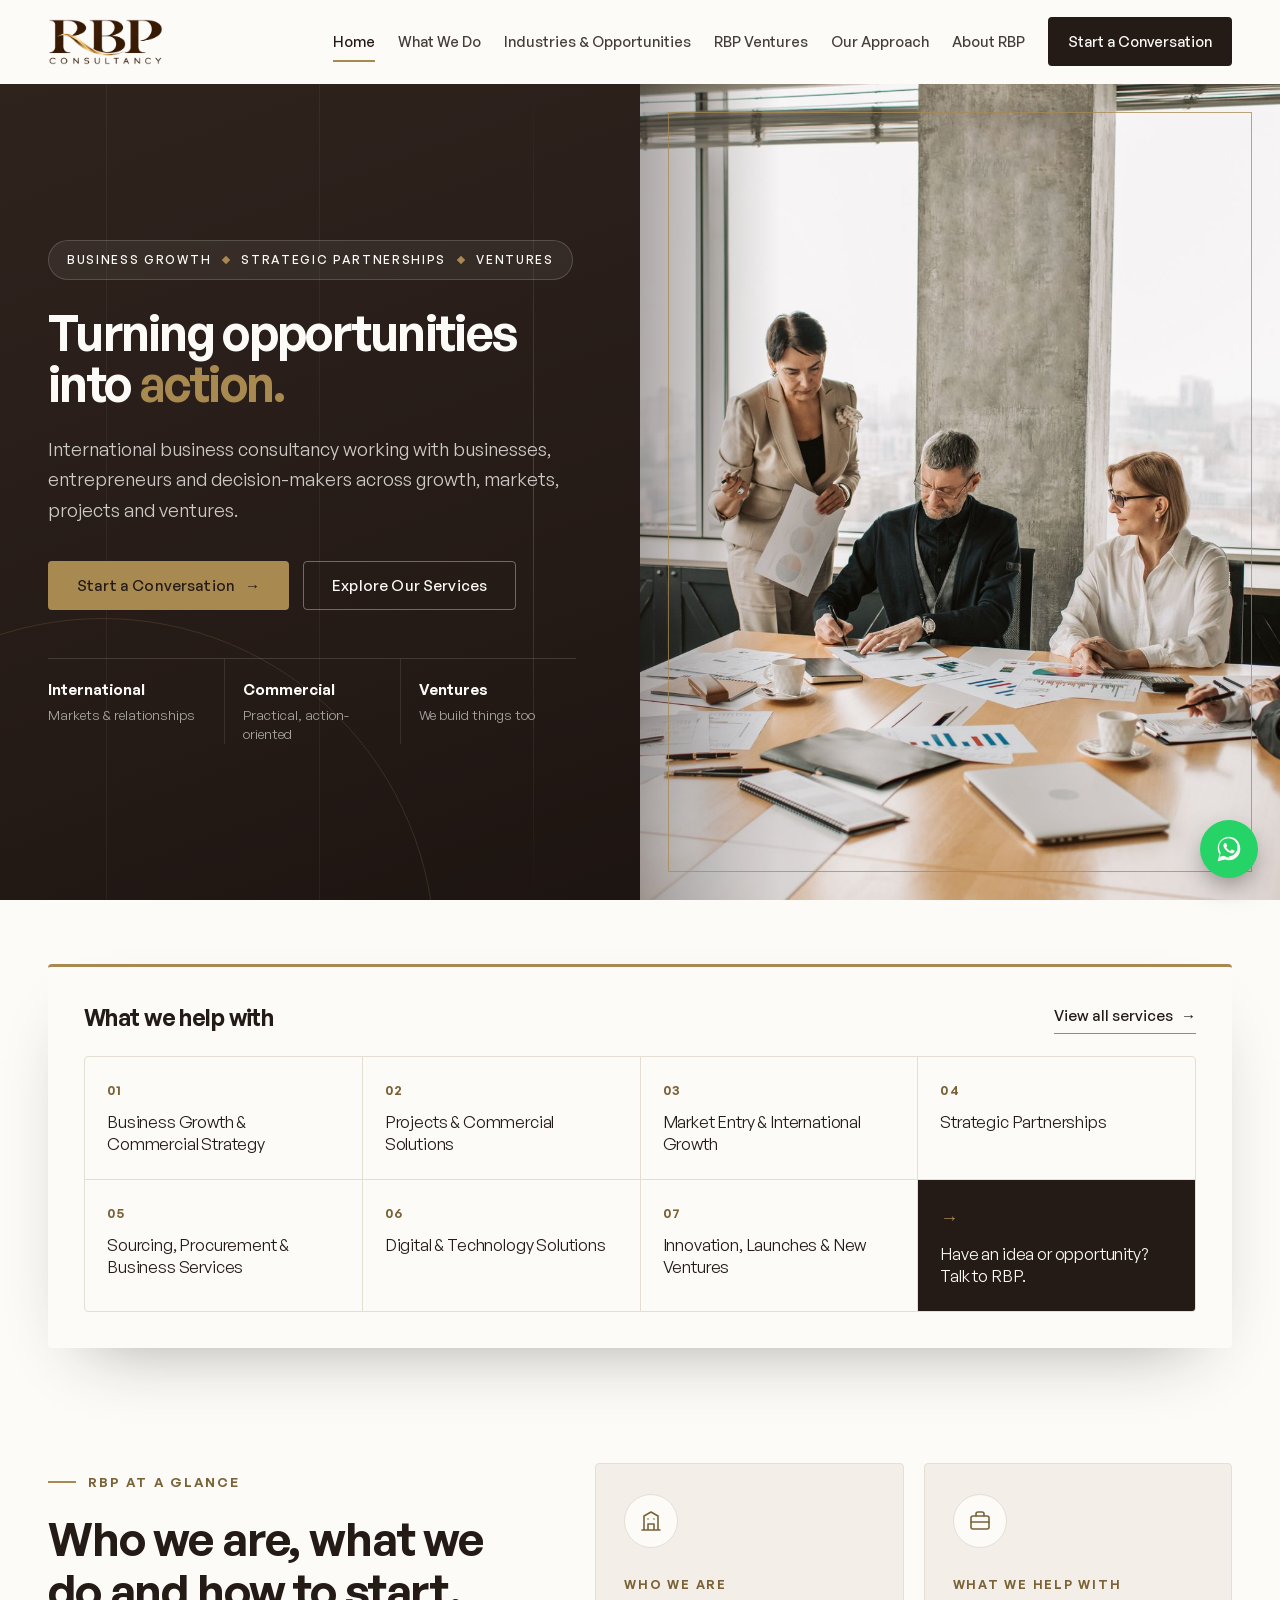
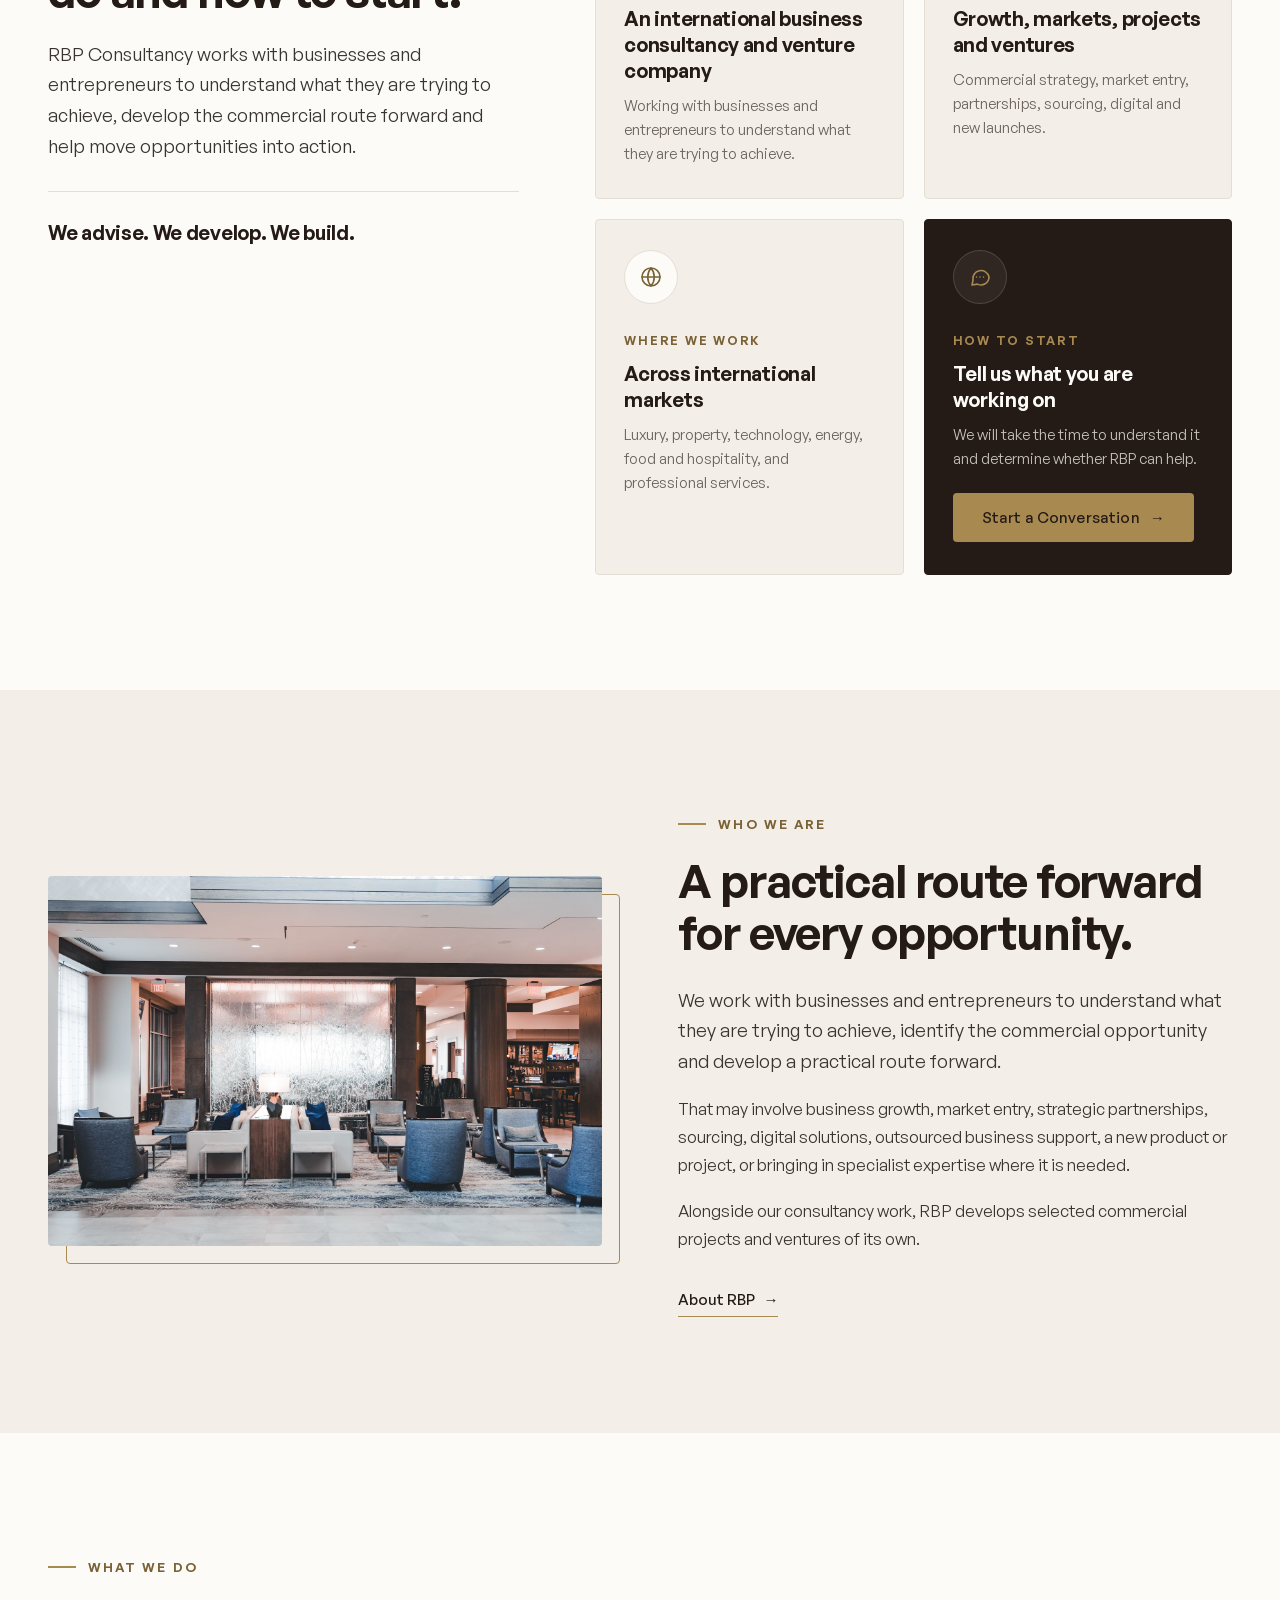
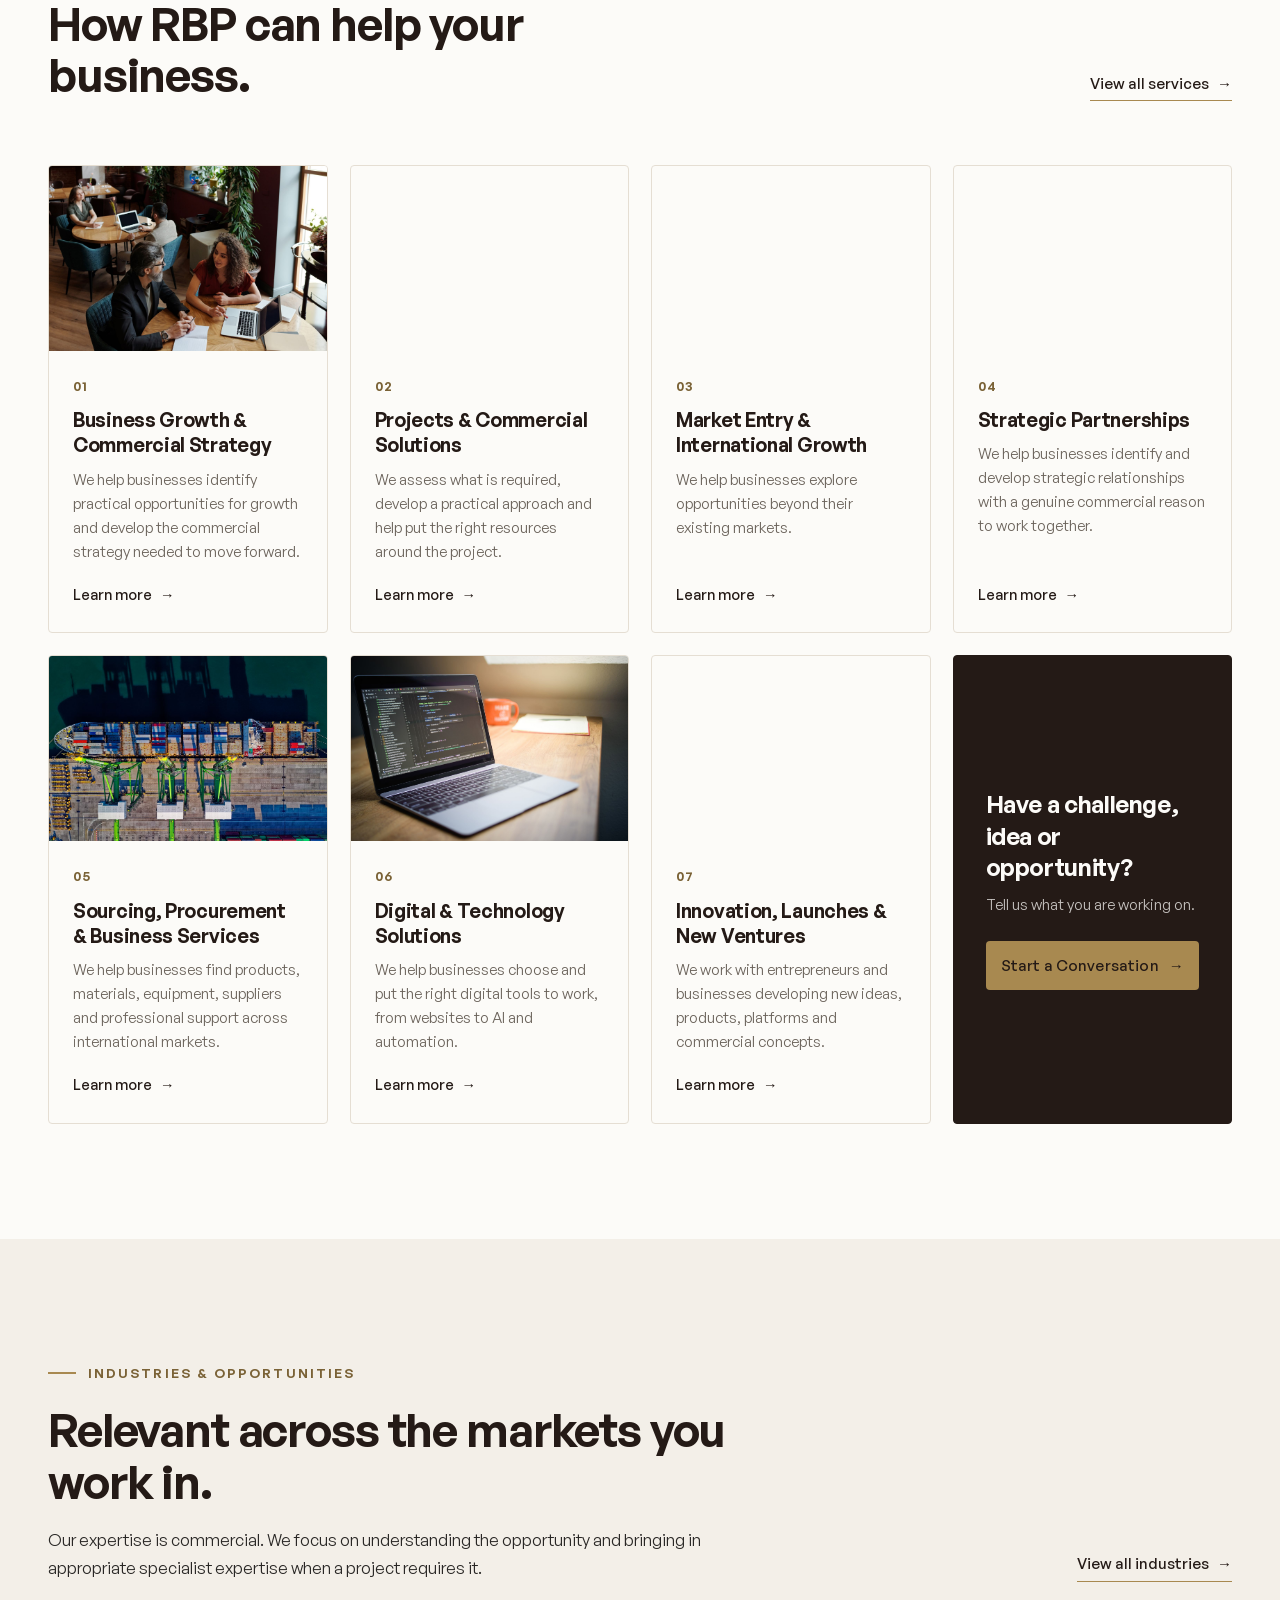
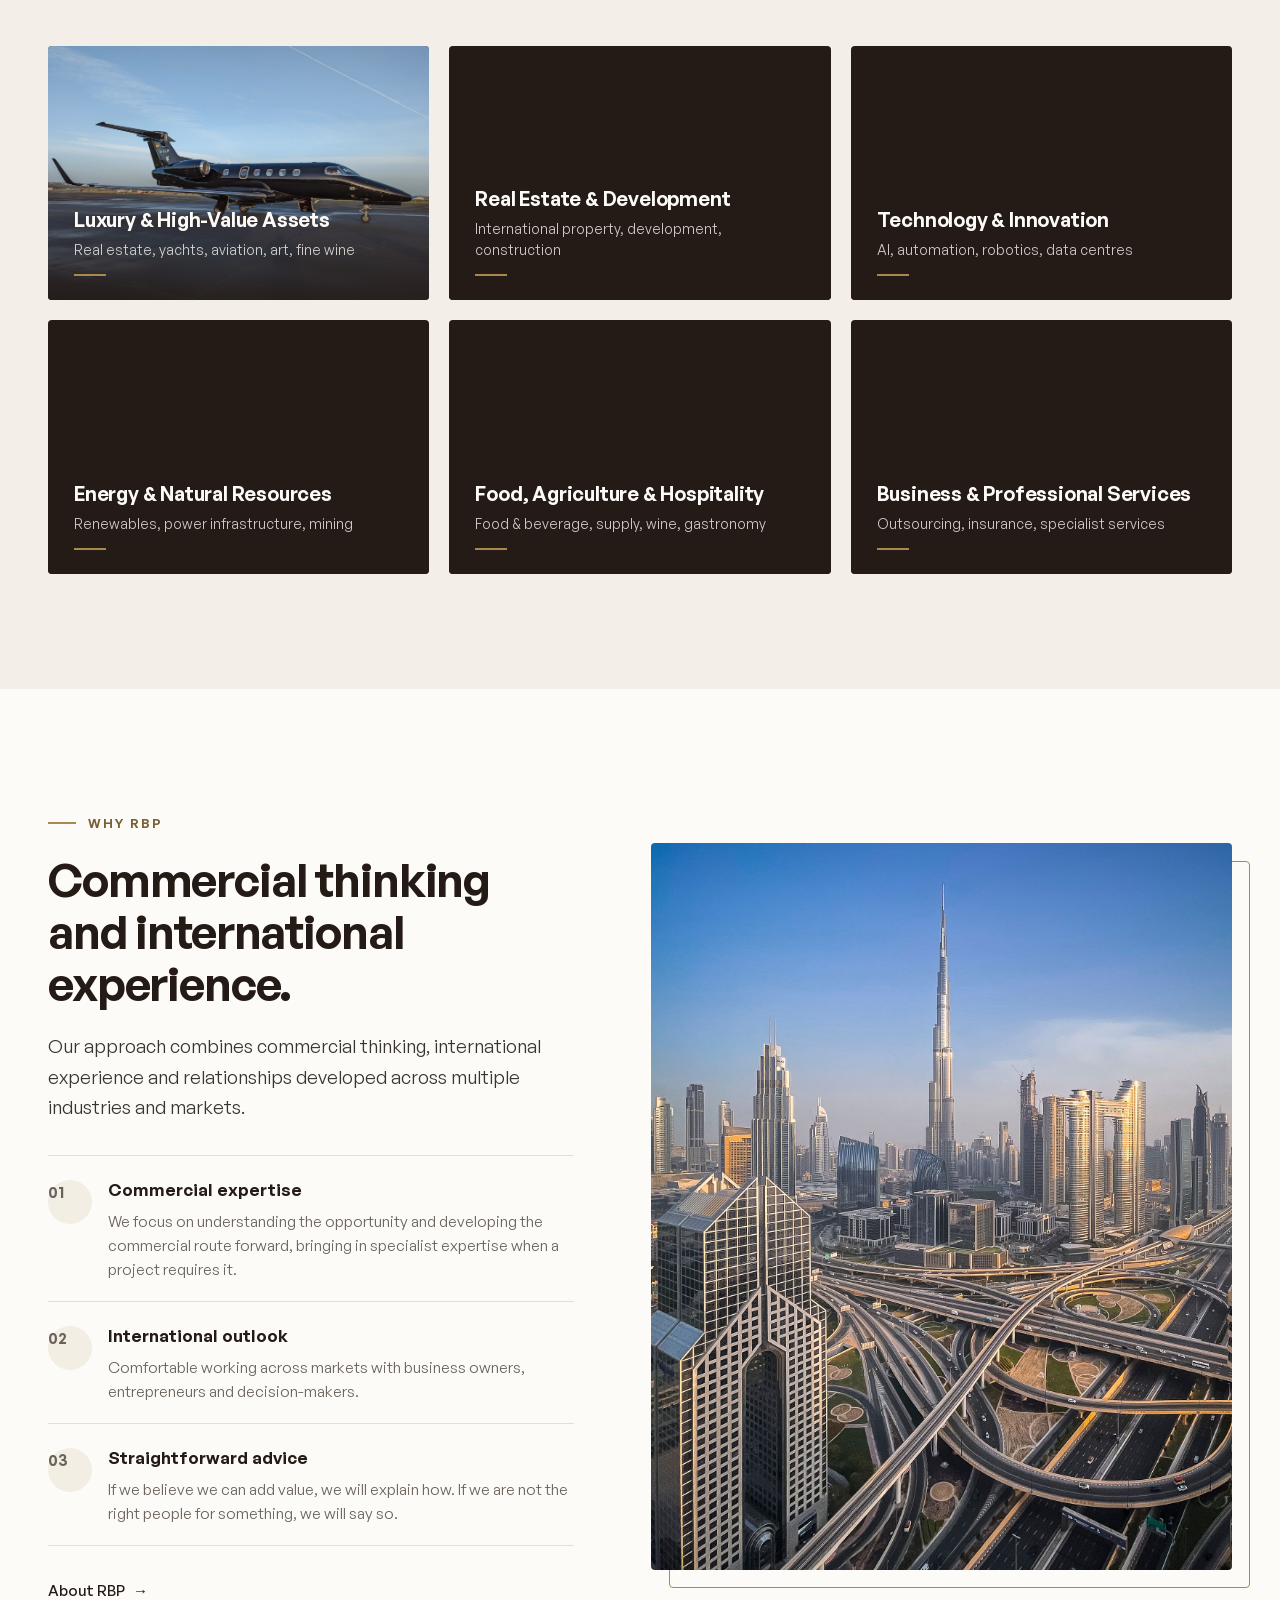
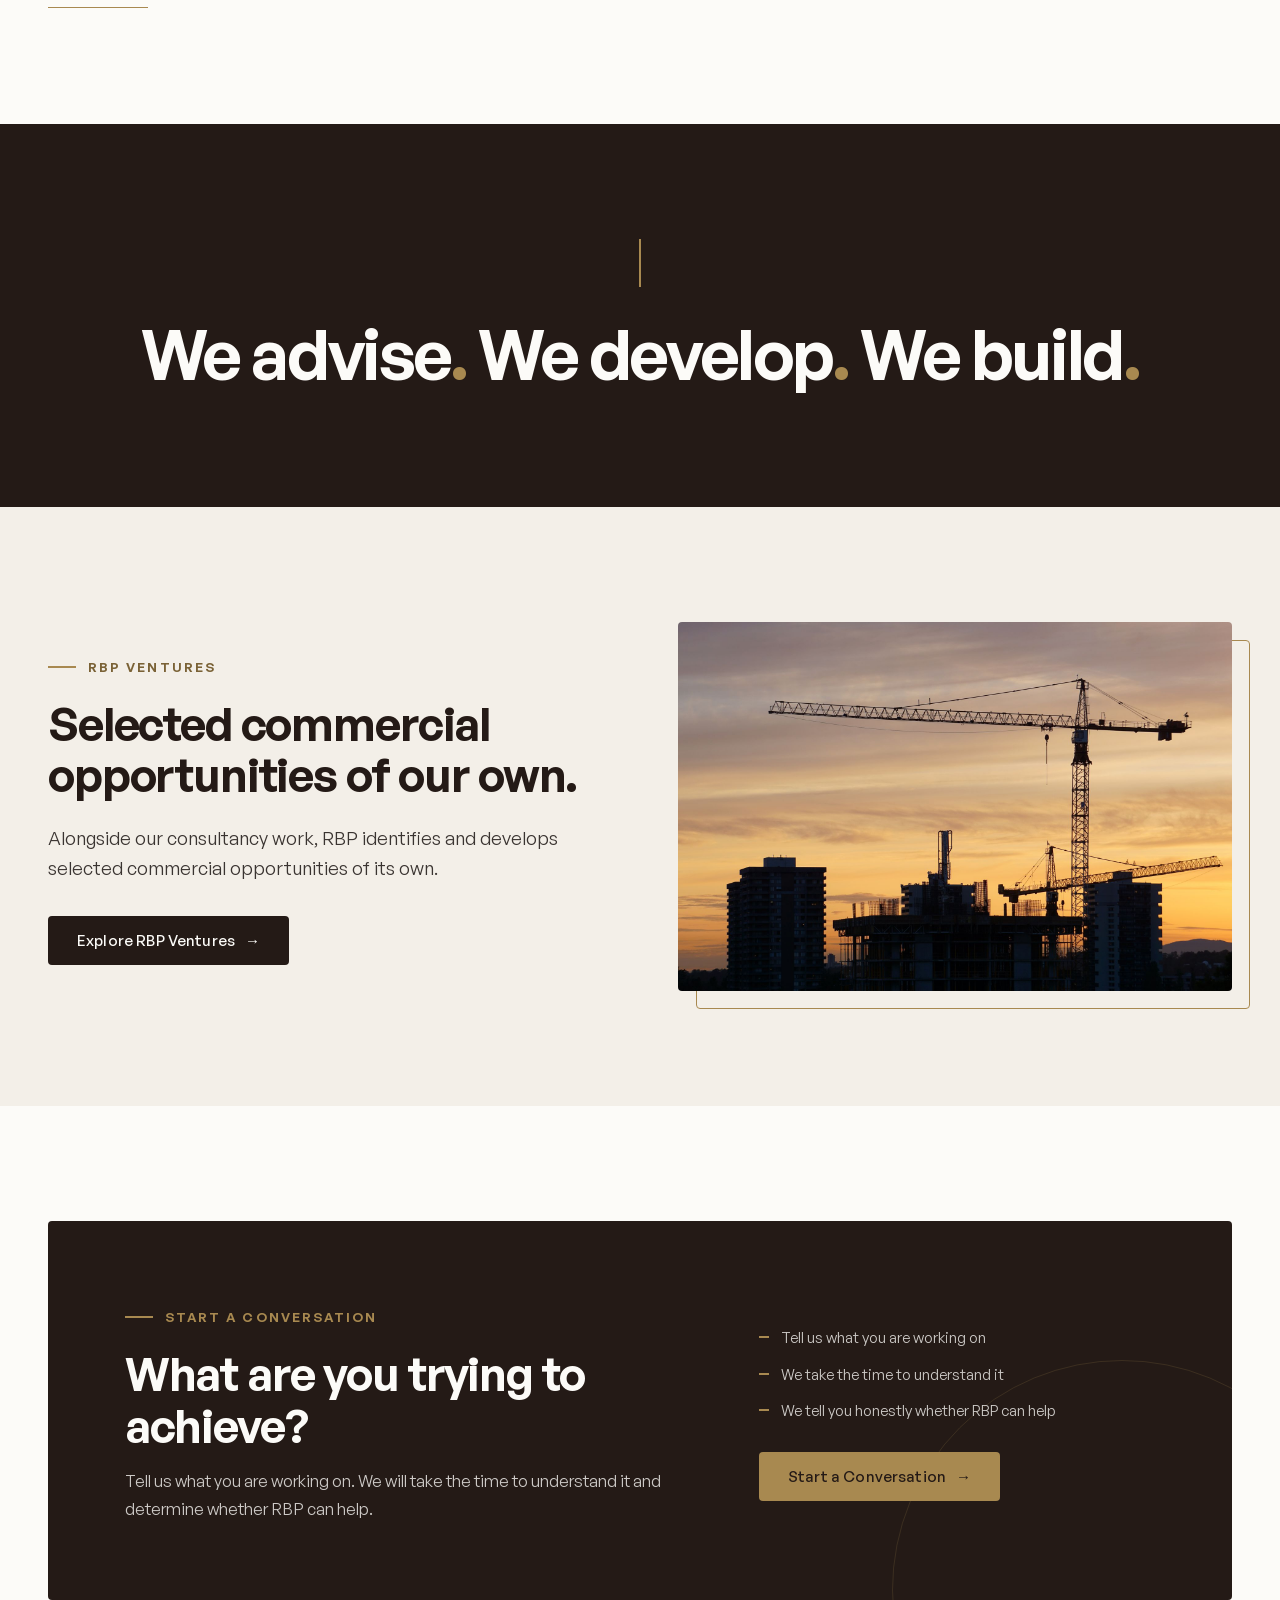
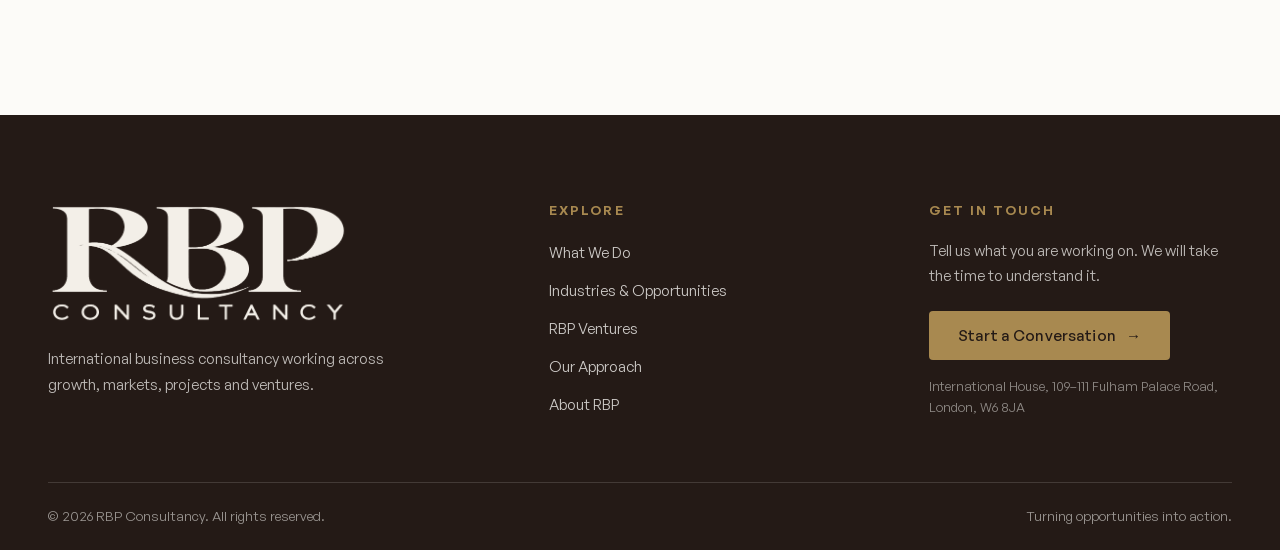
==== commit f7a11b05: "Add founder section, new logo, WhatsApp button and contact page updates - About page: new "The Found" ====
--- a/index.html
+++ b/index.html
@@ -8,7 +8,7 @@
   <title>RBP Consultancy | Business Growth, Partnerships &amp; Ventures</title>
   <meta name="description" content="International business consultancy helping businesses and entrepreneurs with growth, markets, projects and ventures. Turning opportunities into action.">
 
-  <link rel="icon" type="image/png" href="images/favicon.png?v=2">
+  <link rel="icon" type="image/png" href="images/favicon.png?v=3">
   <link rel="preload" href="fonts/GeneralSans-600.woff2" as="font" type="font/woff2" crossorigin>
   <link rel="stylesheet" href="css/style.css">
 
@@ -22,7 +22,7 @@
   <header class="site-header" id="siteHeader">
     <div class="container header__inner">
       <a class="brand" href="index.html" aria-label="RBP Consultancy - home">
-        <img src="images/logo-color-header.png?v=2" alt="RBP Consultancy logo" width="1118" height="374">
+        <img src="images/logo-color-header.png?v=3" alt="RBP Consultancy logo" width="1216" height="486">
       </a>
       <button class="nav-toggle" type="button" aria-expanded="false" aria-controls="primaryNav">
         <span class="sr-only">Open menu</span><span class="nav-toggle__bars" aria-hidden="true"></span>
@@ -322,7 +322,7 @@
       <div class="footer__grid">
         <div>
           <a class="footer__logo" href="index.html" aria-label="RBP Consultancy - home">
-            <img src="images/logo-light.png?v=2" alt="RBP Consultancy - Business Growth, Strategic Partnerships, Ventures" width="1353" height="546" loading="lazy">
+            <img src="images/logo-light.png?v=3" alt="RBP Consultancy - Business Growth, Strategic Partnerships, Ventures" width="1224" height="494" loading="lazy">
           </a>
           <p class="footer__about">International business consultancy working across growth, markets, projects and ventures.</p>
         </div>
@@ -340,6 +340,7 @@
           <h2 class="footer__title">Get in touch</h2>
           <p class="footer__about" style="margin-top:0">Tell us what you are working on. We will take the time to understand it.</p>
           <a class="btn btn--gold" href="contact.html" style="margin-top:22px">Start a Conversation <span class="btn__arrow" aria-hidden="true">&rarr;</span></a>
+          <address class="footer__address">International House, 109&ndash;111 Fulham Palace Road,<br>London, W6 8JA</address>
         </div>
       </div>
       <div class="footer__bar">
@@ -349,6 +350,13 @@
     </div>
   </footer>
 
+  <!-- Sticky WhatsApp contact button (present on every page) -->
+  <a class="whatsapp-fab" href="https://wa.me/447910039438?text=Hi%2C%20I%27d%20like%20to%20know%20more%20about%20RBP%20Consultancy."
+     target="_blank" rel="noopener" aria-label="Chat with us on WhatsApp">
+    <svg viewBox="0 0 32 32" aria-hidden="true"><path d="M16.02 3C9.4 3 4 8.4 4 15.02c0 2.36.65 4.56 1.78 6.45L4 29l7.72-1.74a11.9 11.9 0 0 0 4.3.8h.01c6.62 0 12.01-5.4 12.01-12.02C28.04 8.4 22.65 3 16.02 3zm0 21.8h-.01a9.8 9.8 0 0 1-4.98-1.36l-.36-.21-4.58 1.03 1.06-4.46-.24-.37a9.75 9.75 0 0 1-1.5-5.2c0-5.4 4.4-9.79 9.82-9.79 2.62 0 5.08 1.02 6.94 2.87a9.71 9.71 0 0 1 2.87 6.93c0 5.4-4.4 9.79-9.02 9.56zm5.36-7.33c-.29-.15-1.74-.86-2.01-.96-.27-.1-.47-.15-.66.15-.2.29-.76.96-.93 1.16-.17.2-.34.22-.63.07-.29-.15-1.23-.45-2.35-1.45-.87-.77-1.45-1.72-1.62-2.01-.17-.29-.02-.45.13-.6.13-.13.29-.34.44-.51.15-.17.2-.29.29-.49.1-.2.05-.37-.02-.51-.07-.15-.66-1.6-.91-2.19-.24-.57-.48-.5-.66-.5-.17-.01-.37-.01-.56-.01-.2 0-.51.07-.78.37-.27.29-1.02 1-1.02 2.44s1.05 2.83 1.19 3.02c.15.2 2.06 3.14 4.99 4.41.7.3 1.24.48 1.67.61.7.22 1.34.19 1.84.12.56-.08 1.74-.71 1.99-1.4.24-.68.24-1.27.17-1.4-.07-.12-.26-.2-.55-.34z"/></svg>
+    <span class="sr-only">Chat with us on WhatsApp</span>
+  </a>
+
   <script src="js/main.js"></script>
 </body>
 </html>
--- a/css/style.css
+++ b/css/style.css
@@ -394,6 +394,10 @@
 
 /* ---------- Contact ---------- */
 .contact-grid { display: grid; grid-template-columns: 0.9fr 1.1fr; gap: clamp(40px, 6vw, 96px); align-items: start; }
+/* Grid items default to a min-width of their unwrapped text width, which can force these
+   sections wider than a narrow viewport; min-width: 0 lets paragraphs wrap normally instead. */
+.hero__grid > *, .split > *, .cred > *, .contact-grid > *, .page-hero__top > *,
+.glance__grid > *, .service > *, .cta-band > * { min-width: 0; }
 .form-card { background: #FCFBF8; padding: clamp(28px, 4vw, 48px); border: 1px solid var(--line); border-radius: var(--radius); box-shadow: var(--shadow); }
 .form-row { display: grid; grid-template-columns: 1fr 1fr; gap: 20px; }
 .field { margin-bottom: 20px; }
@@ -426,6 +430,18 @@
 .footer__links a { font-size: 15px; color: rgba(252, 251, 248, 0.78); transition: color 0.2s; }
 .footer__links a:hover { color: var(--gold); }
 .footer__bar { border-top: 1px solid var(--line-dark); padding-block: 22px; font-size: 13.5px; display: flex; flex-wrap: wrap; justify-content: space-between; gap: 8px 24px; color: rgba(252, 251, 248, 0.55); }
+.footer__address { margin-top: 16px; font-style: normal; font-size: 13px; line-height: 1.6; color: rgba(252, 251, 248, 0.5); }
+
+/* ---------- Sticky WhatsApp button (present on every page) ---------- */
+.whatsapp-fab {
+  position: fixed; right: 22px; bottom: 22px; z-index: 190;
+  display: grid; place-items: center; width: 58px; height: 58px; border-radius: 50%;
+  background: #25D366; box-shadow: 0 10px 28px -6px rgba(36, 26, 22, 0.55);
+  transition: transform 0.25s var(--ease), box-shadow 0.25s var(--ease), background 0.25s var(--ease);
+}
+.whatsapp-fab svg { width: 30px; height: 30px; fill: #FCFBF8; }
+.whatsapp-fab:hover { background: #20BD5A; transform: translateY(-2px); box-shadow: 0 14px 32px -6px rgba(36, 26, 22, 0.6); }
+.whatsapp-fab:focus-visible { outline: 2px solid var(--gold); outline-offset: 3px; }
 
 /* ---------- Scroll reveal (only when JS is available) ---------- */
 .js .reveal { opacity: 0; transform: translateY(18px); transition: opacity 0.8s var(--ease), transform 0.8s var(--ease); }
@@ -465,6 +481,8 @@
   :root { --header-h: 72px; }
   body { font-size: 16px; }
   .brand img { height: 40px; }
+  .whatsapp-fab { right: 16px; bottom: 16px; width: 52px; height: 52px; }
+  .whatsapp-fab svg { width: 27px; height: 27px; }
   .hero h1 { font-size: 7.4vw; }
   .hero__tagline { font-size: 10.5px; letter-spacing: 0.08em; padding: 8px 14px; gap: 8px; border-radius: 16px; }
   .hero__lines span:nth-child(n+2):nth-child(-n+3) { display: none; }
